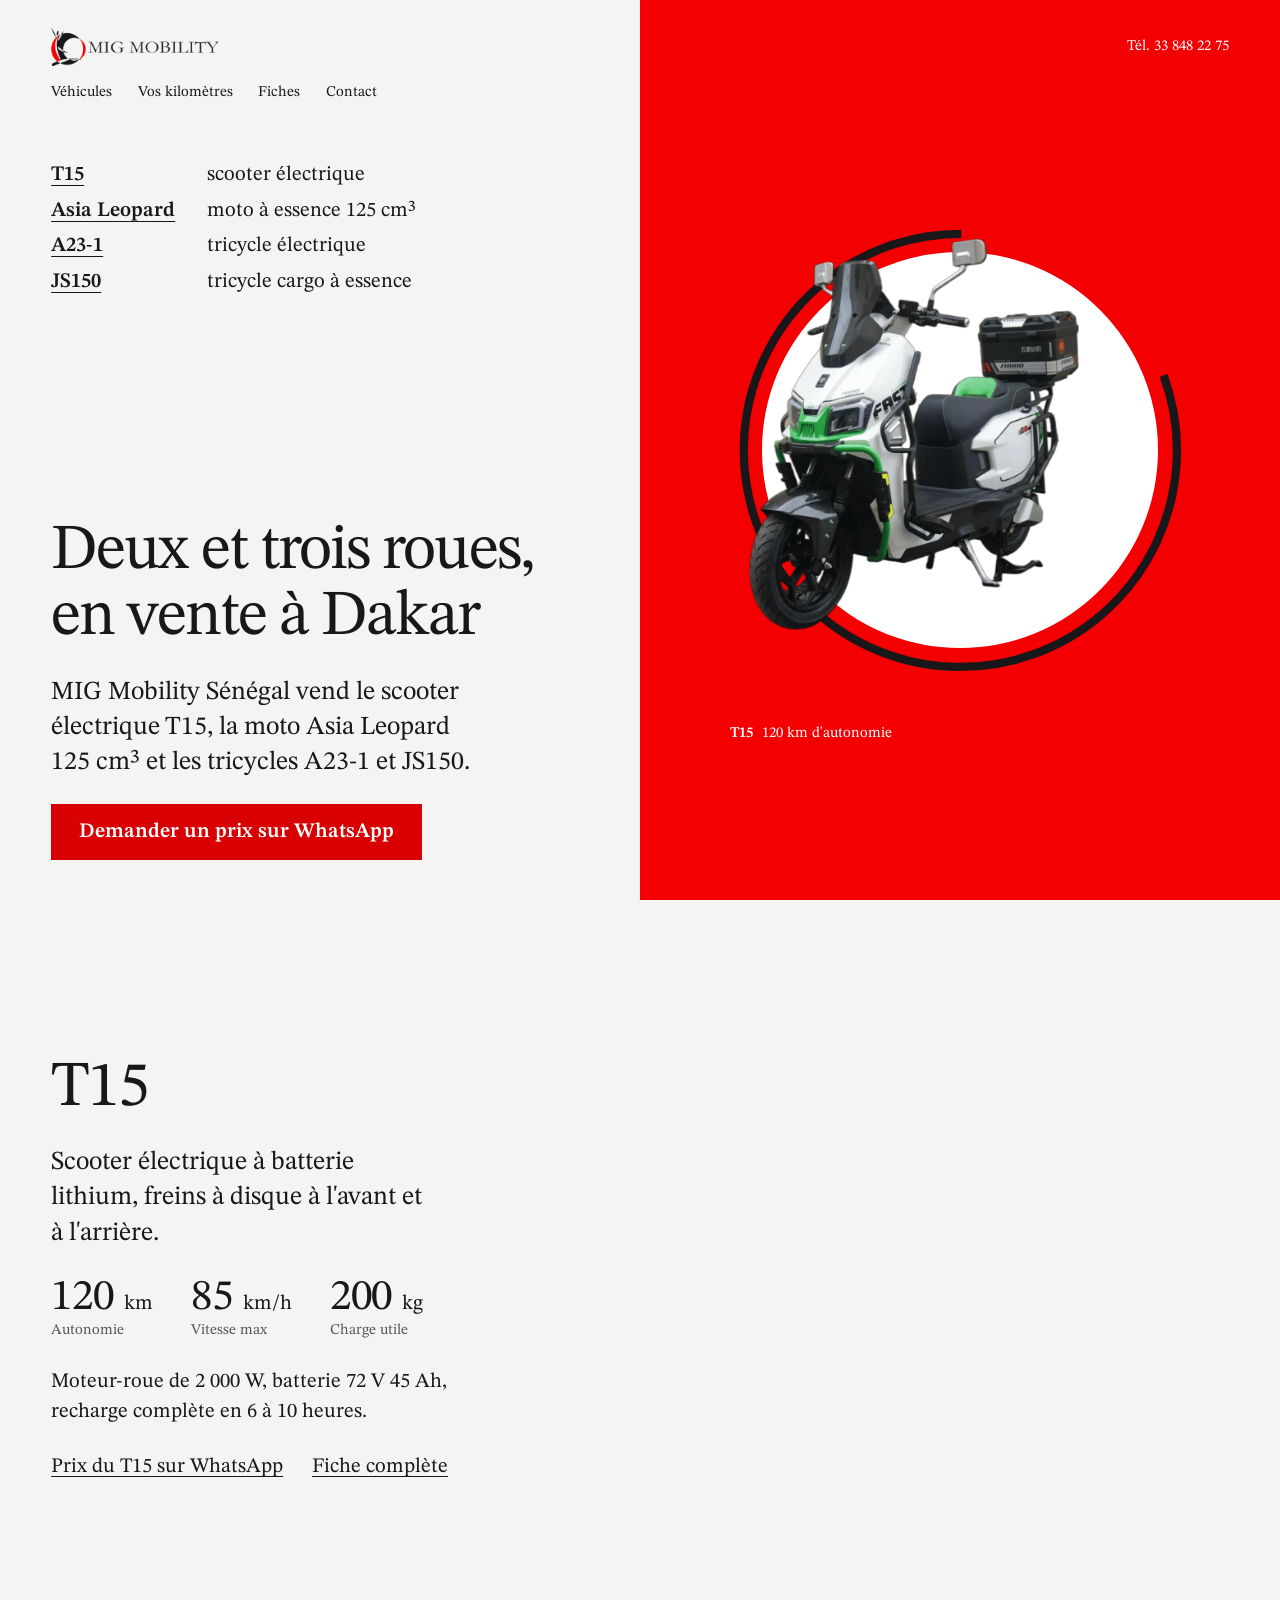
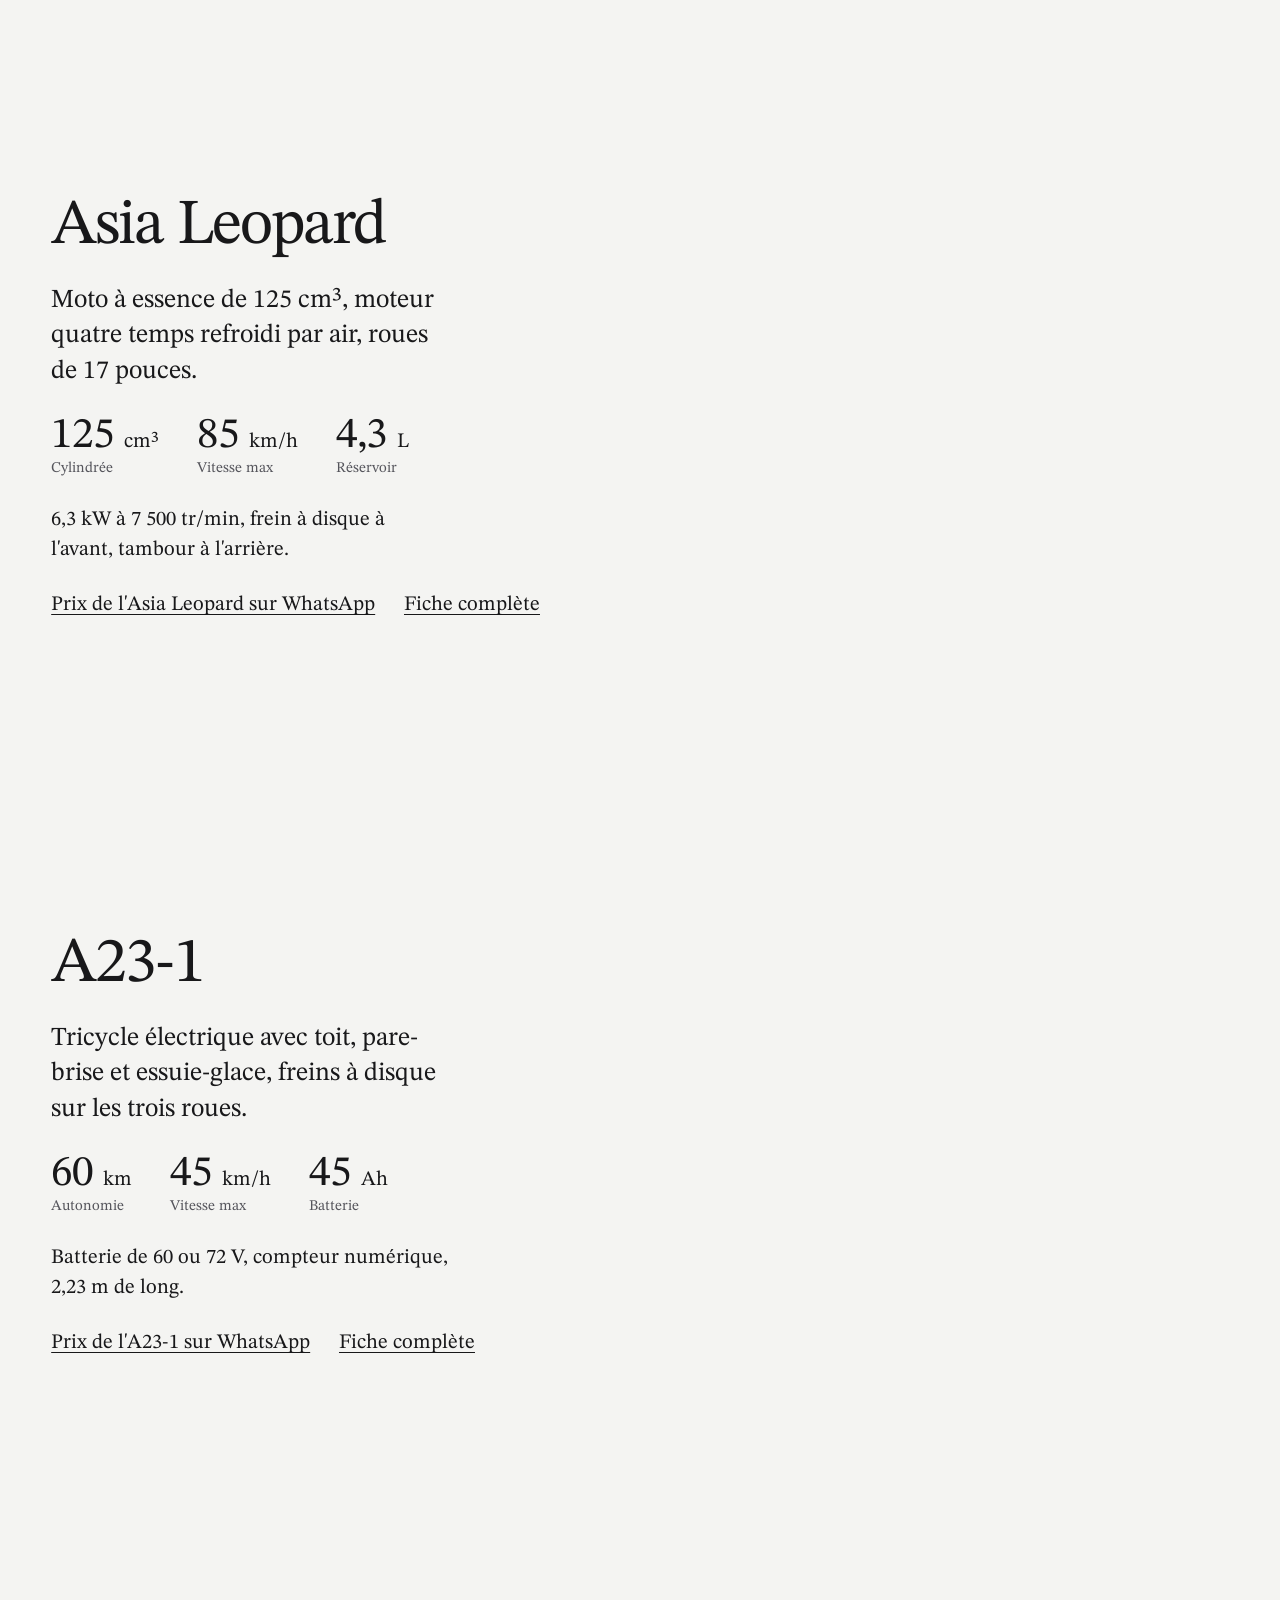
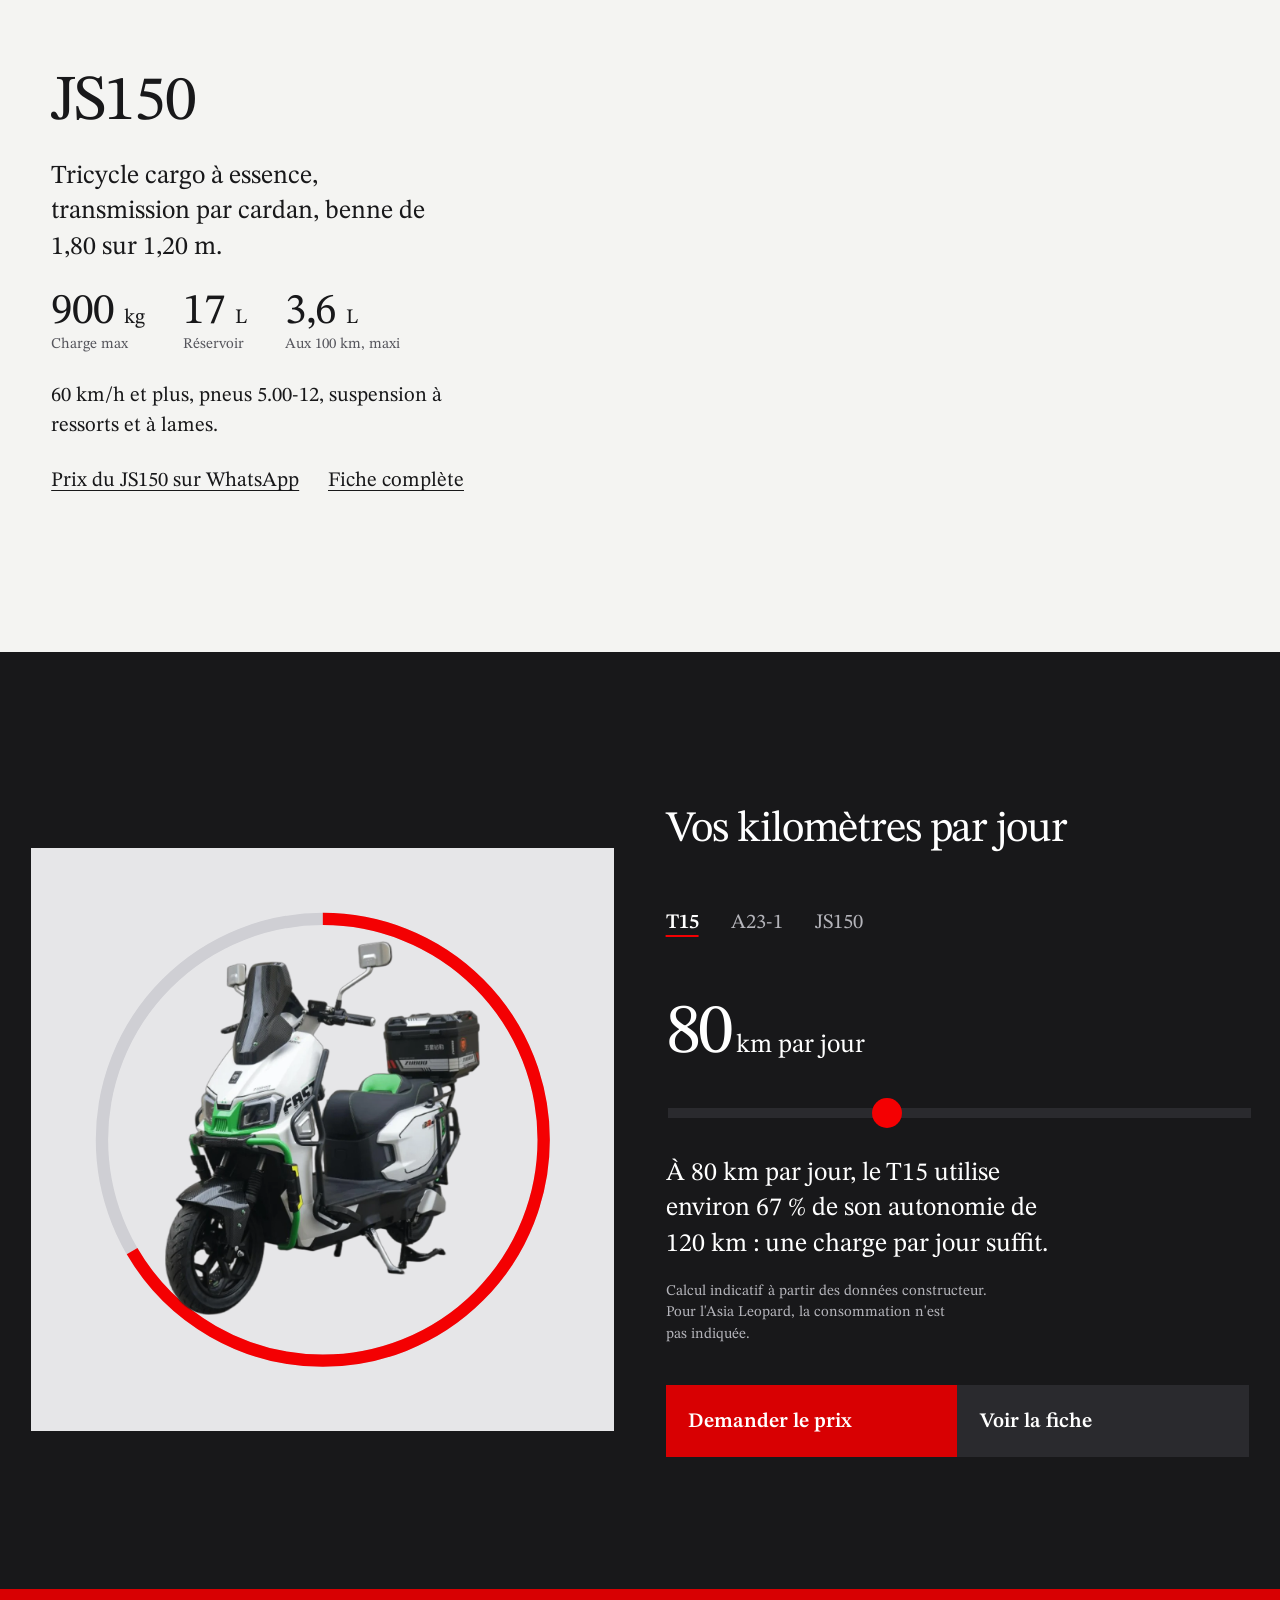
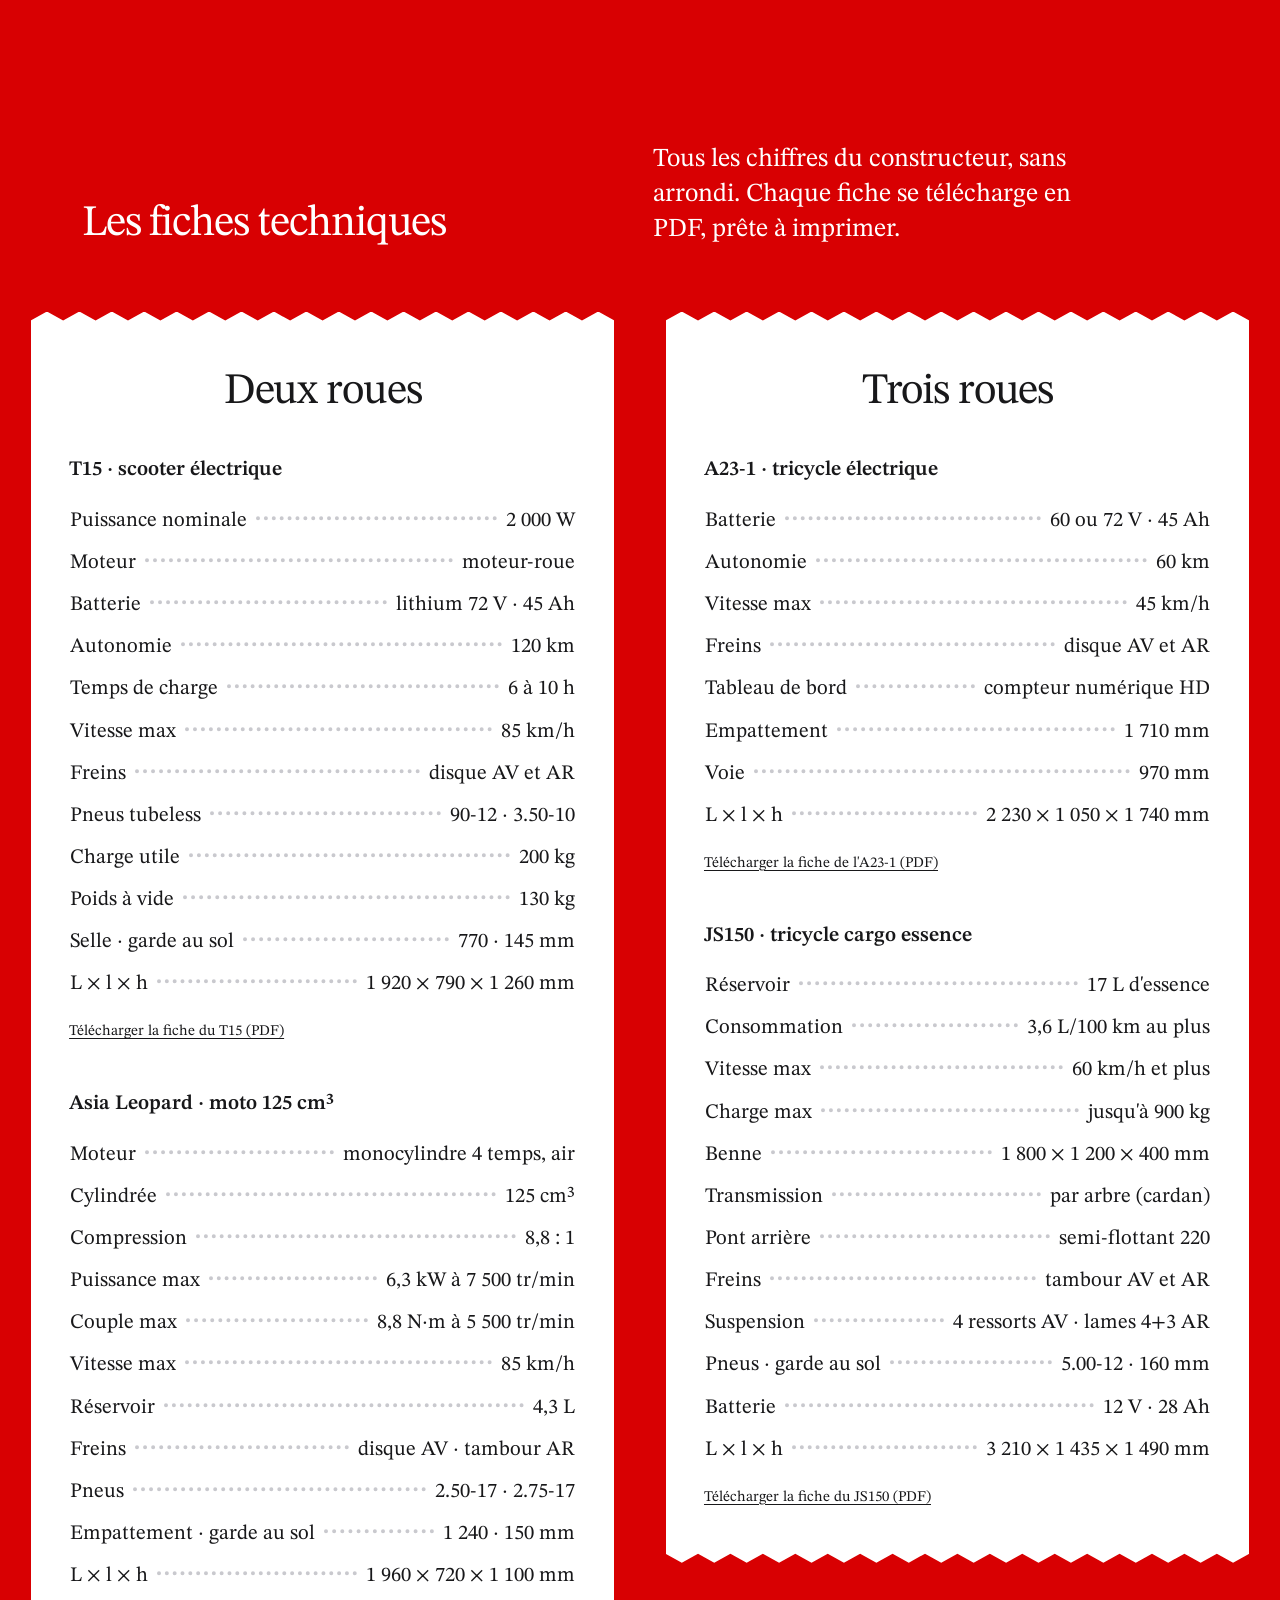
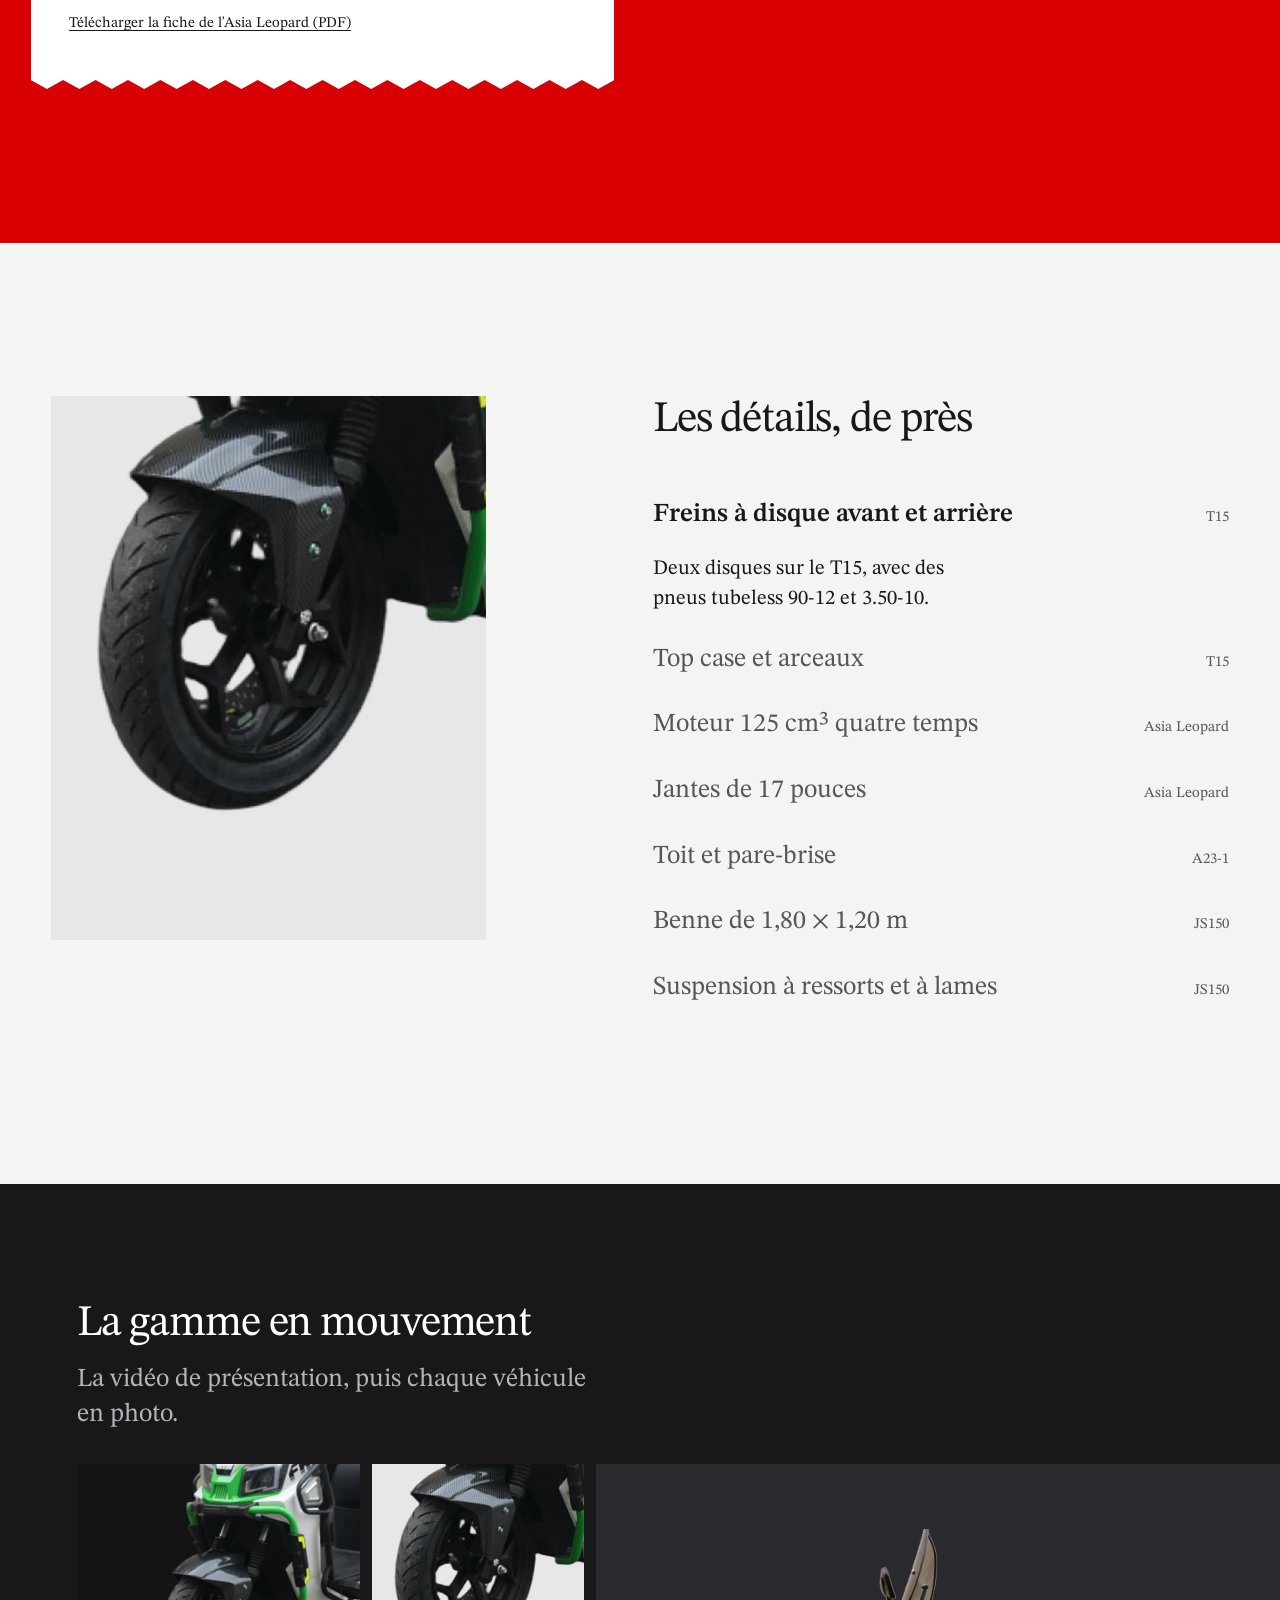
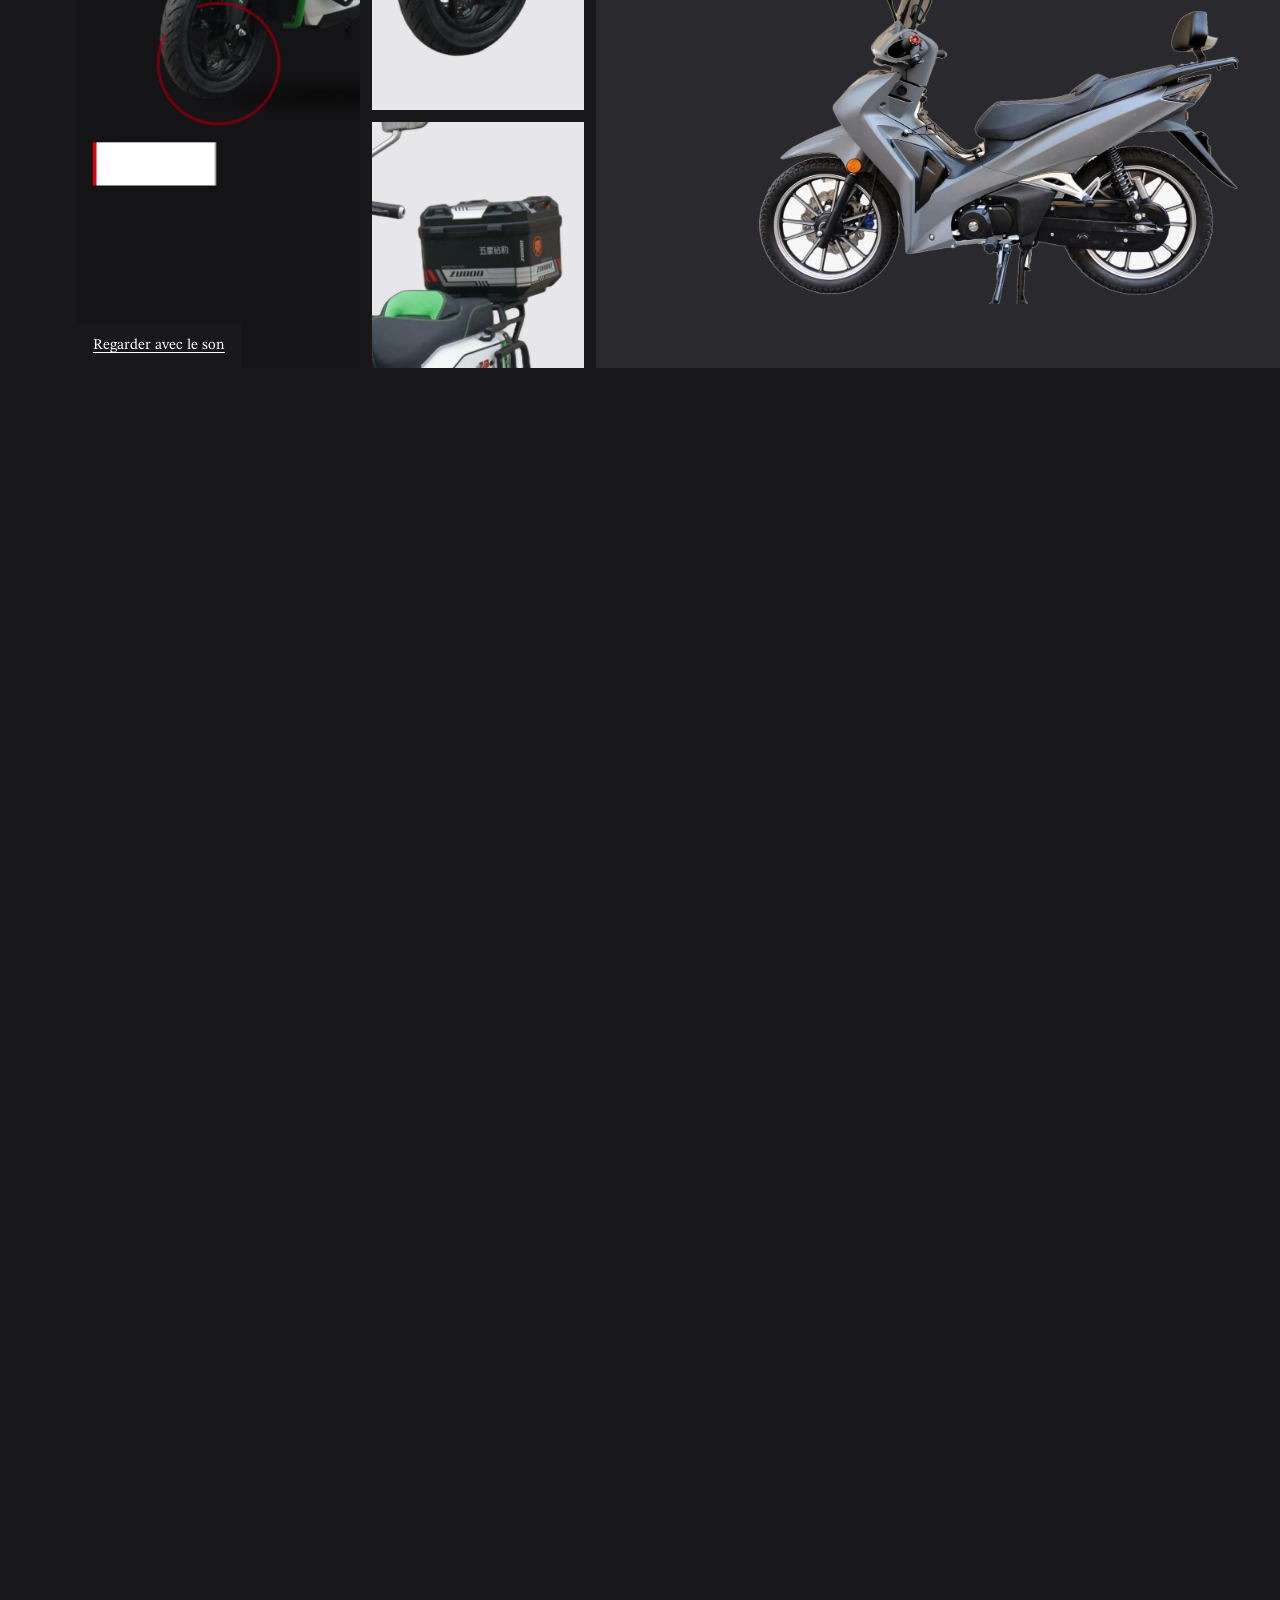
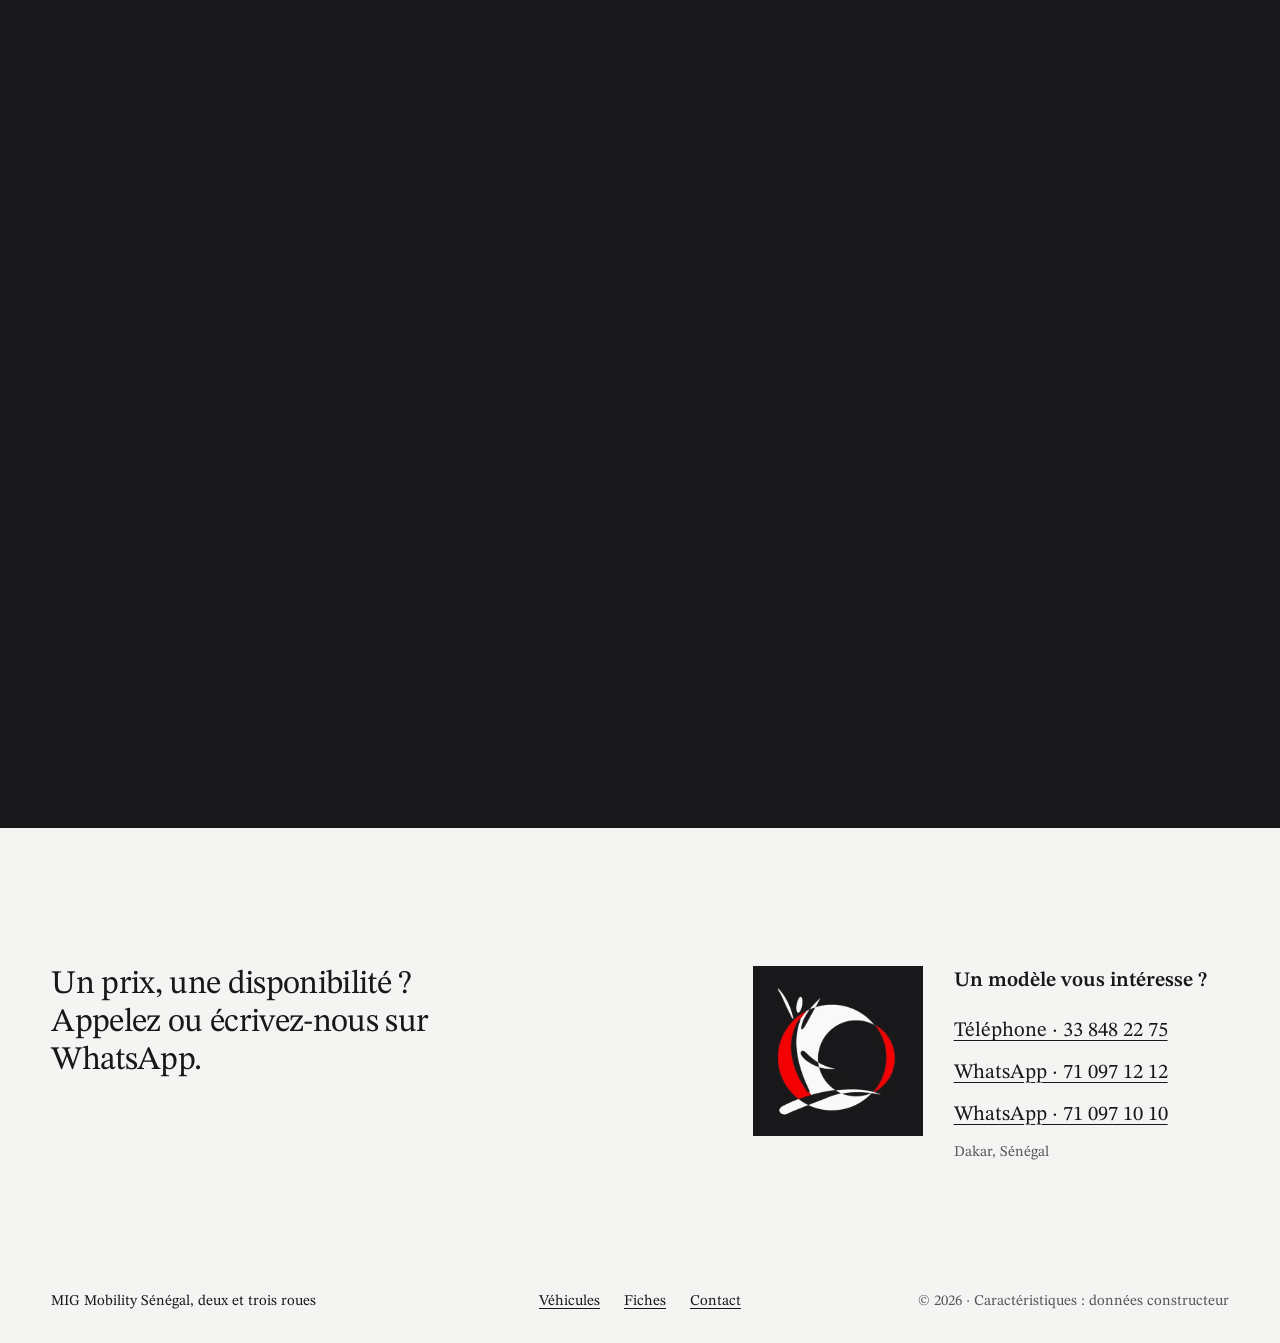
==== index.html @ 160fbb3f "Add files via upload" ====
<!doctype html>
<html lang="fr">
<head>
<meta charset="utf-8">
<meta name="viewport" content="width=device-width, initial-scale=1">
<title>MIG Mobility Sénégal · Deux et trois roues en vente à Dakar</title>
<meta name="description" content="MIG Mobility Sénégal vend à Dakar le scooter électrique T15, la moto Asia Leopard 125 cm³, le tricycle électrique A23-1 et le tricycle cargo JS150. Prix et disponibilité sur WhatsApp.">
<meta name="theme-color" content="#18181A">
<meta property="og:title" content="MIG Mobility Sénégal · Deux et trois roues à Dakar">
<meta property="og:description" content="T15, Asia Leopard, A23-1, JS150 : les fiches, les chiffres et le prix sur WhatsApp.">
<meta property="og:image" content="assets/video/poster.jpg">
<link rel="icon" href="assets/img/mig-mark.png">
<link rel="preconnect" href="https://fonts.googleapis.com">
<link rel="preconnect" href="https://fonts.gstatic.com" crossorigin>
<link href="https://fonts.googleapis.com/css2?family=STIX+Two+Text:ital,wght@0,400;0,600;1,400;1,600&display=swap" rel="stylesheet">
<link rel="stylesheet" href="styles.css">
<script>document.documentElement.classList.add('js')</script>
</head>
<body>
<a class="skip" href="#vehicules">Aller aux véhicules</a>

<header class="bar">
  <a class="bar__brand" href="#top" aria-label="MIG Mobility Sénégal, haut de page"><img src="assets/img/mig-logo.png" alt="MIG Mobility" width="900" height="201"></a>
  <nav class="bar__nav" aria-label="Navigation principale">
    <a class="link" href="#vehicules">Véhicules</a>
    <a class="link" href="#kilometres">Vos kilomètres</a>
    <a class="link" href="#fiches">Fiches</a>
    <a class="link" href="#contact">Contact</a>
  </nav>
  <a class="bar__call link" href="tel:+221338482275">Tél. 33 848 22 75</a>
</header>

<main id="top">
  <!-- ============ The showroom: a fixed stage, the catalogue scrolls beside it ============ -->
  <section class="showroom" id="vehicules" aria-label="Les quatre véhicules">
    <div class="showroom__read">
      <div class="intro">
        <ul class="intro__index" data-reveal aria-label="Les quatre modèles">
          <li><a class="link" href="#t15-title">T15</a><span>scooter électrique</span></li>
          <li><a class="link" href="#leopard-title">Asia Leopard</a><span>moto à essence 125&nbsp;cm³</span></li>
          <li><a class="link" href="#a23-title">A23-1</a><span>tricycle électrique</span></li>
          <li><a class="link" href="#js150-title">JS150</a><span>tricycle cargo à essence</span></li>
        </ul>
        <h1 class="head" data-reveal style="--i:0">Deux et trois roues, en vente à Dakar</h1>
        <p class="lead intro__text" data-reveal style="--i:1">MIG Mobility Sénégal vend le scooter électrique T15, la moto Asia Leopard 125&nbsp;cm³ et les tricycles A23-1 et JS150.</p>
        <a class="button" data-reveal style="--i:2" data-wa="Bonjour MIG Mobility, je voudrais connaître vos prix." href="https://wa.me/221710971212?text=Bonjour%20MIG%20Mobility%2C%20je%20voudrais%20conna%C3%AEtre%20vos%20prix.">Demander un prix sur WhatsApp</a>
      </div>

      <article class="entry" data-vehicle="t15" aria-labelledby="t15-title">
        <figure class="entry__pic"><img src="assets/img/t15.webp" alt="Scooter électrique T15" width="804" height="955" loading="lazy"></figure>
        <h2 class="head" id="t15-title" data-reveal style="--i:0">T15</h2>
        <p class="entry__what" data-reveal style="--i:1">Scooter électrique à batterie lithium, freins à disque à l'avant et à l'arrière.</p>
        <dl class="facts" data-reveal style="--i:2">
          <div><dt>Autonomie</dt><dd><b class="display">120</b> km</dd></div>
          <div><dt>Vitesse max</dt><dd><b class="display">85</b> km/h</dd></div>
          <div><dt>Charge utile</dt><dd><b class="display">200</b> kg</dd></div>
        </dl>
        <p class="entry__more" data-reveal style="--i:3">Moteur-roue de 2&nbsp;000&nbsp;W, batterie 72&nbsp;V 45&nbsp;Ah, recharge complète en 6 à 10&nbsp;heures.</p>
        <p class="entry__links" data-reveal style="--i:4"><a class="link-plain" data-wa="Bonjour MIG Mobility, je voudrais le prix du T15." href="https://wa.me/221710971212?text=Bonjour%20MIG%20Mobility%2C%20je%20voudrais%20le%20prix%20du%20T15.">Prix du T15 sur WhatsApp</a><a class="link-plain" href="#fiche-t15">Fiche complète</a></p>
      </article>

      <article class="entry" data-vehicle="leopard" aria-labelledby="leopard-title">
        <figure class="entry__pic"><img src="assets/img/leopard.webp" alt="Moto Asia Leopard 125 cm³" width="1200" height="937" loading="lazy"></figure>
        <h2 class="head" id="leopard-title" data-reveal style="--i:0">Asia Leopard</h2>
        <p class="entry__what" data-reveal style="--i:1">Moto à essence de 125&nbsp;cm³, moteur quatre temps refroidi par air, roues de 17&nbsp;pouces.</p>
        <dl class="facts" data-reveal style="--i:2">
          <div><dt>Cylindrée</dt><dd><b class="display">125</b> cm³</dd></div>
          <div><dt>Vitesse max</dt><dd><b class="display">85</b> km/h</dd></div>
          <div><dt>Réservoir</dt><dd><b class="display">4,3</b> L</dd></div>
        </dl>
        <p class="entry__more" data-reveal style="--i:3">6,3&nbsp;kW à 7&nbsp;500&nbsp;tr/min, frein à disque à l'avant, tambour à l'arrière.</p>
        <p class="entry__links" data-reveal style="--i:4"><a class="link-plain" data-wa="Bonjour MIG Mobility, je voudrais le prix de l'Asia Leopard 125." href="https://wa.me/221710971212?text=Bonjour%20MIG%20Mobility%2C%20je%20voudrais%20le%20prix%20de%20l%27Asia%20Leopard%20125.">Prix de l'Asia Leopard sur WhatsApp</a><a class="link-plain" href="#fiche-leopard">Fiche complète</a></p>
      </article>

      <article class="entry" data-vehicle="a23" aria-labelledby="a23-title">
        <figure class="entry__pic"><img src="assets/img/a23.webp" alt="Tricycle électrique A23-1" width="1194" height="1134" loading="lazy"></figure>
        <h2 class="head" id="a23-title" data-reveal style="--i:0">A23-1</h2>
        <p class="entry__what" data-reveal style="--i:1">Tricycle électrique avec toit, pare-brise et essuie-glace, freins à disque sur les trois roues.</p>
        <dl class="facts" data-reveal style="--i:2">
          <div><dt>Autonomie</dt><dd><b class="display">60</b> km</dd></div>
          <div><dt>Vitesse max</dt><dd><b class="display">45</b> km/h</dd></div>
          <div><dt>Batterie</dt><dd><b class="display">45</b> Ah</dd></div>
        </dl>
        <p class="entry__more" data-reveal style="--i:3">Batterie de 60 ou 72&nbsp;V, compteur numérique, 2,23&nbsp;m de long.</p>
        <p class="entry__links" data-reveal style="--i:4"><a class="link-plain" data-wa="Bonjour MIG Mobility, je voudrais le prix du tricycle A23-1." href="https://wa.me/221710971212?text=Bonjour%20MIG%20Mobility%2C%20je%20voudrais%20le%20prix%20du%20tricycle%20A23-1.">Prix de l'A23-1 sur WhatsApp</a><a class="link-plain" href="#fiche-a23">Fiche complète</a></p>
      </article>

      <article class="entry" data-vehicle="js150" aria-labelledby="js150-title">
        <figure class="entry__pic"><img src="assets/img/js150.webp" alt="Tricycle cargo JS150" width="1200" height="1025" loading="lazy"></figure>
        <h2 class="head" id="js150-title" data-reveal style="--i:0">JS150</h2>
        <p class="entry__what" data-reveal style="--i:1">Tricycle cargo à essence, transmission par cardan, benne de 1,80 sur 1,20&nbsp;m.</p>
        <dl class="facts" data-reveal style="--i:2">
          <div><dt>Charge max</dt><dd><b class="display">900</b> kg</dd></div>
          <div><dt>Réservoir</dt><dd><b class="display">17</b> L</dd></div>
          <div><dt>Aux 100 km, maxi</dt><dd><b class="display">3,6</b> L</dd></div>
        </dl>
        <p class="entry__more" data-reveal style="--i:3">60&nbsp;km/h et plus, pneus 5.00-12, suspension à ressorts et à lames.</p>
        <p class="entry__links" data-reveal style="--i:4"><a class="link-plain" data-wa="Bonjour MIG Mobility, je voudrais le prix du tricycle cargo JS150." href="https://wa.me/221710971212?text=Bonjour%20MIG%20Mobility%2C%20je%20voudrais%20le%20prix%20du%20tricycle%20cargo%20JS150.">Prix du JS150 sur WhatsApp</a><a class="link-plain" href="#fiche-js150">Fiche complète</a></p>
      </article>
    </div>

    <div class="showroom__stage" data-active="t15" aria-hidden="true">
      <div class="plate">
        <svg class="plate__ring" viewBox="0 0 100 100"><circle cx="50" cy="50" r="47" /></svg>
        <div class="plate__disc"></div>
        <img class="plate__car is-on" data-car="t15" src="assets/img/t15.webp" alt="" width="804" height="955" fetchpriority="high">
        <img class="plate__car" data-car="leopard" src="assets/img/leopard.webp" alt="" width="1200" height="937">
        <img class="plate__car" data-car="a23" src="assets/img/a23.webp" alt="" width="1194" height="1134">
        <img class="plate__car" data-car="js150" src="assets/img/js150.webp" alt="" width="1200" height="1025">
      </div>
      <p class="stage__caption small"><b data-cap-name>T15</b> <span data-cap-fact>120 km d'autonomie</span></p>
    </div>
  </section>

  <!-- ============ The live thing: your day in kilometres, read on the MIG ring ============ -->
  <section class="km" id="kilometres" aria-labelledby="km-title">
    <h2 class="head km__title" id="km-title" data-reveal>Vos kilomètres par jour</h2>
    <div class="km__plate" data-reveal>
      <svg class="km__ring" viewBox="0 0 100 100" aria-hidden="true">
        <circle class="km__track" cx="50" cy="50" r="43" />
        <circle class="km__fill" cx="50" cy="50" r="43" pathLength="100" />
      </svg>
      <img class="km__car is-on" data-kcar="t15" src="assets/img/t15.webp" alt="Scooter électrique T15" width="804" height="955" loading="lazy">
      <img class="km__car" data-kcar="a23" src="assets/img/a23.webp" alt="Tricycle électrique A23-1" width="1194" height="1134" loading="lazy">
      <img class="km__car" data-kcar="js150" src="assets/img/js150.webp" alt="Tricycle cargo JS150" width="1200" height="1025" loading="lazy">
    </div>
    <div class="km__side">
      <div class="km__tabs" role="tablist" aria-label="Choisir un véhicule">
        <button role="tab" aria-selected="true" data-k="t15">T15</button>
        <button role="tab" aria-selected="false" data-k="a23">A23-1</button>
        <button role="tab" aria-selected="false" data-k="js150">JS150</button>
      </div>
      <div class="km__body">
        <label class="sr-only" for="km-range">Distance parcourue chaque jour, en kilomètres</label>
        <div class="km__read"><output class="display nums" id="km-out" for="km-range">80</output><span class="lead"> km par jour</span></div>
        <input class="km__range" id="km-range" type="range" min="10" max="200" step="5" value="80">
        <p class="km__result lead" id="km-result" aria-live="polite">À 80&nbsp;km par jour, le T15 utilise environ 67&nbsp;% de son autonomie de 120&nbsp;km : une charge par jour suffit.</p>
        <noscript>
          <table class="km__table">
            <caption>Repères calculés avec les données constructeur</caption>
            <tr><th scope="col">Par jour</th><th scope="col">T15 (120 km)</th><th scope="col">A23-1 (60 km)</th><th scope="col">JS150 (3,6 L/100 km)</th></tr>
            <tr><td>50 km</td><td>42 % de l'autonomie</td><td>83 % de l'autonomie</td><td>1,8 L au plus</td></tr>
            <tr><td>100 km</td><td>83 % de l'autonomie</td><td>une recharge en journée</td><td>3,6 L au plus</td></tr>
            <tr><td>150 km</td><td>une recharge en journée</td><td>deux recharges en journée</td><td>5,4 L au plus</td></tr>
          </table>
        </noscript>
        <p class="small km__note">Calcul indicatif à partir des données constructeur. Pour l'Asia Leopard, la consommation n'est pas indiquée.</p>
      </div>
      <div class="km__cells">
        <a class="cell cell--action" id="km-wa" data-wa="Bonjour MIG Mobility, je voudrais le prix du T15. Je roule environ 80 km par jour." href="https://wa.me/221710971212?text=Bonjour%20MIG%20Mobility%2C%20je%20voudrais%20le%20prix%20du%20T15.%20Je%20roule%20environ%2080%20km%20par%20jour.">Demander le prix</a>
        <a class="cell" id="km-sheet" href="#fiche-t15">Voir la fiche</a>
      </div>
    </div>
  </section>

  <!-- ============ The sheets: the full spec, printed like a price list ============ -->
  <section class="sheets" id="fiches" aria-labelledby="fiches-title">
    <div class="sheets__head">
      <h2 class="head" id="fiches-title" data-reveal>Les fiches techniques</h2>
      <p class="lead" data-reveal style="--i:1">Tous les chiffres du constructeur, sans arrondi. Chaque fiche se télécharge en PDF, prête à imprimer.</p>
    </div>
    <div class="sheets__row">
      <div class="sheet" data-reveal>
        <h3 class="sheet__title">Deux roues</h3>
        <section class="sheet__group" id="fiche-t15" aria-labelledby="ft15">
          <h4 class="sheet__name" id="ft15">T15 · scooter électrique</h4>
          <table class="menu">
            <tr><th scope="row">Puissance nominale</th><td>2&nbsp;000 W</td></tr>
            <tr><th scope="row">Moteur</th><td>moteur-roue</td></tr>
            <tr><th scope="row">Batterie</th><td>lithium 72 V · 45 Ah</td></tr>
            <tr><th scope="row">Autonomie</th><td>120 km</td></tr>
            <tr><th scope="row">Temps de charge</th><td>6 à 10 h</td></tr>
            <tr><th scope="row">Vitesse max</th><td>85 km/h</td></tr>
            <tr><th scope="row">Freins</th><td>disque AV et AR</td></tr>
            <tr><th scope="row">Pneus tubeless</th><td>90-12 · 3.50-10</td></tr>
            <tr><th scope="row">Charge utile</th><td>200 kg</td></tr>
            <tr><th scope="row">Poids à vide</th><td>130 kg</td></tr>
            <tr><th scope="row">Selle · garde au sol</th><td>770 · 145 mm</td></tr>
            <tr><th scope="row">L × l × h</th><td>1&nbsp;920 × 790 × 1&nbsp;260 mm</td></tr>
          </table>
          <a class="link-plain sheet__pdf" href="assets/fiches/t15-fiche-technique-mig.pdf" download>Télécharger la fiche du T15 (PDF)</a>
        </section>
        <section class="sheet__group" id="fiche-leopard" aria-labelledby="fleo">
          <h4 class="sheet__name" id="fleo">Asia Leopard · moto 125 cm³</h4>
          <table class="menu">
            <tr><th scope="row">Moteur</th><td>monocylindre 4 temps, air</td></tr>
            <tr><th scope="row">Cylindrée</th><td>125 cm³</td></tr>
            <tr><th scope="row">Compression</th><td>8,8 : 1</td></tr>
            <tr><th scope="row">Puissance max</th><td>6,3 kW à 7&nbsp;500 tr/min</td></tr>
            <tr><th scope="row">Couple max</th><td>8,8 N·m à 5&nbsp;500 tr/min</td></tr>
            <tr><th scope="row">Vitesse max</th><td>85 km/h</td></tr>
            <tr><th scope="row">Réservoir</th><td>4,3 L</td></tr>
            <tr><th scope="row">Freins</th><td>disque AV · tambour AR</td></tr>
            <tr><th scope="row">Pneus</th><td>2.50-17 · 2.75-17</td></tr>
            <tr><th scope="row">Empattement · garde au sol</th><td>1&nbsp;240 · 150 mm</td></tr>
            <tr><th scope="row">L × l × h</th><td>1&nbsp;960 × 720 × 1&nbsp;100 mm</td></tr>
          </table>
          <a class="link-plain sheet__pdf" href="assets/fiches/leopard-fiche-technique-mig.pdf" download>Télécharger la fiche de l'Asia Leopard (PDF)</a>
        </section>
      </div>

      <div class="sheet" data-reveal style="--i:1">
        <h3 class="sheet__title">Trois roues</h3>
        <section class="sheet__group" id="fiche-a23" aria-labelledby="fa23">
          <h4 class="sheet__name" id="fa23">A23-1 · tricycle électrique</h4>
          <table class="menu">
            <tr><th scope="row">Batterie</th><td>60 ou 72 V · 45 Ah</td></tr>
            <tr><th scope="row">Autonomie</th><td>60 km</td></tr>
            <tr><th scope="row">Vitesse max</th><td>45 km/h</td></tr>
            <tr><th scope="row">Freins</th><td>disque AV et AR</td></tr>
            <tr><th scope="row">Tableau de bord</th><td>compteur numérique HD</td></tr>
            <tr><th scope="row">Empattement</th><td>1&nbsp;710 mm</td></tr>
            <tr><th scope="row">Voie</th><td>970 mm</td></tr>
            <tr><th scope="row">L × l × h</th><td>2&nbsp;230 × 1&nbsp;050 × 1&nbsp;740 mm</td></tr>
          </table>
          <a class="link-plain sheet__pdf" href="assets/fiches/a23-fiche-technique-mig.pdf" download>Télécharger la fiche de l'A23-1 (PDF)</a>
        </section>
        <section class="sheet__group" id="fiche-js150" aria-labelledby="fjs">
          <h4 class="sheet__name" id="fjs">JS150 · tricycle cargo essence</h4>
          <table class="menu">
            <tr><th scope="row">Réservoir</th><td>17 L d'essence</td></tr>
            <tr><th scope="row">Consommation</th><td>3,6 L/100 km au plus</td></tr>
            <tr><th scope="row">Vitesse max</th><td>60 km/h et plus</td></tr>
            <tr><th scope="row">Charge max</th><td>jusqu'à 900 kg</td></tr>
            <tr><th scope="row">Benne</th><td>1&nbsp;800 × 1&nbsp;200 × 400 mm</td></tr>
            <tr><th scope="row">Transmission</th><td>par arbre (cardan)</td></tr>
            <tr><th scope="row">Pont arrière</th><td>semi-flottant 220</td></tr>
            <tr><th scope="row">Freins</th><td>tambour AV et AR</td></tr>
            <tr><th scope="row">Suspension</th><td>4 ressorts AV · lames 4+3 AR</td></tr>
            <tr><th scope="row">Pneus · garde au sol</th><td>5.00-12 · 160 mm</td></tr>
            <tr><th scope="row">Batterie</th><td>12 V · 28 Ah</td></tr>
            <tr><th scope="row">L × l × h</th><td>3&nbsp;210 × 1&nbsp;435 × 1&nbsp;490 mm</td></tr>
          </table>
          <a class="link-plain sheet__pdf" href="assets/fiches/js150-fiche-technique-mig.pdf" download>Télécharger la fiche du JS150 (PDF)</a>
        </section>
      </div>
    </div>
  </section>

  <!-- ============ The details: a list, the picture follows the row ============ -->
  <section class="details" id="details" aria-labelledby="details-title">
    <div class="details__pic" aria-hidden="true">
      <img class="is-on" data-pic="0" src="assets/img/detail-t15-frein.webp" alt="" width="800" height="1000" loading="lazy">
      <img data-pic="1" src="assets/img/detail-t15-topcase.webp" alt="" width="800" height="1000" loading="lazy">
      <img data-pic="2" src="assets/img/detail-leopard-moteur.webp" alt="" width="800" height="1000" loading="lazy">
      <img data-pic="3" src="assets/img/detail-leopard-roue.webp" alt="" width="800" height="1000" loading="lazy">
      <img data-pic="4" src="assets/img/detail-a23-parebrise.webp" alt="" width="800" height="1000" loading="lazy">
      <img data-pic="5" src="assets/img/detail-js150-benne.webp" alt="" width="800" height="1000" loading="lazy">
      <img data-pic="6" src="assets/img/detail-js150-ressorts.webp" alt="" width="800" height="1000" loading="lazy">
    </div>
    <div class="details__list">
      <h2 class="head" id="details-title" data-reveal>Les détails, de près</h2>
      <ul class="rows">
        <li class="rows__item is-on" data-row="0"><button class="rows__btn" aria-expanded="true" aria-controls="d0"><span>Freins à disque avant et arrière</span><span class="rows__who">T15</span></button><p class="rows__desc" id="d0">Deux disques sur le T15, avec des pneus tubeless 90-12 et 3.50-10.</p></li>
        <li class="rows__item" data-row="1"><button class="rows__btn" aria-expanded="false" aria-controls="d1"><span>Top case et arceaux</span><span class="rows__who">T15</span></button><p class="rows__desc" id="d1">Le T15 présenté ici porte un top case à l'arrière et des arceaux de protection autour de la carrosserie.</p></li>
        <li class="rows__item" data-row="2"><button class="rows__btn" aria-expanded="false" aria-controls="d2"><span>Moteur 125 cm³ quatre temps</span><span class="rows__who">Asia Leopard</span></button><p class="rows__desc" id="d2">Monocylindre refroidi par air : 6,3 kW à 7&nbsp;500 tr/min et 8,8 N·m à 5&nbsp;500 tr/min.</p></li>
        <li class="rows__item" data-row="3"><button class="rows__btn" aria-expanded="false" aria-controls="d3"><span>Jantes de 17 pouces</span><span class="rows__who">Asia Leopard</span></button><p class="rows__desc" id="d3">Pneus 2.50-17 à l'avant et 2.75-17 à l'arrière, frein à disque à l'avant, tambour à l'arrière.</p></li>
        <li class="rows__item" data-row="4"><button class="rows__btn" aria-expanded="false" aria-controls="d4"><span>Toit et pare-brise</span><span class="rows__who">A23-1</span></button><p class="rows__desc" id="d4">Un toit sur toute la longueur et un pare-brise avec essuie-glace, pour rouler au soleil comme sous la pluie.</p></li>
        <li class="rows__item" data-row="5"><button class="rows__btn" aria-expanded="false" aria-controls="d5"><span>Benne de 1,80 × 1,20 m</span><span class="rows__who">JS150</span></button><p class="rows__desc" id="d5">Une benne de 1&nbsp;800 × 1&nbsp;200 × 400 mm, pour une charge allant jusqu'à 900 kg.</p></li>
        <li class="rows__item" data-row="6"><button class="rows__btn" aria-expanded="false" aria-controls="d6"><span>Suspension à ressorts et à lames</span><span class="rows__who">JS150</span></button><p class="rows__desc" id="d6">Quatre ressorts et amortisseurs à l'avant, lames 4+3 à l'arrière et pont arrière semi-flottant renforcé.</p></li>
      </ul>
    </div>
  </section>

  <!-- ============ The range, moving ============ -->
  <section class="reel" id="video" aria-labelledby="reel-title">
   <div class="reel__stage">
    <div class="reel__head">
      <h2 class="head" id="reel-title" data-reveal>La gamme en mouvement</h2>
      <p class="lead reel__count" data-reveal style="--i:1">La vidéo de présentation, puis chaque véhicule en photo.</p>
    </div>
    <div class="reel__row" tabindex="0" aria-label="Vidéo et photos de la gamme, défilement horizontal">
      <figure class="mod mod--tall mod--video">
        <video src="assets/video/mig-gamme-720.mp4" poster="assets/video/poster.jpg" muted loop playsinline autoplay preload="metadata" width="720" height="1280" aria-label="Vidéo de présentation des quatre véhicules MIG Mobility"></video>
        <figcaption><a class="link-plain" href="assets/video/mig-gamme-son.mp4">Regarder avec le son</a></figcaption>
      </figure>
      <div class="mod mod--pair">
        <img src="assets/img/detail-t15-frein.webp" alt="Roue avant et disque de frein du T15" width="800" height="1000" loading="lazy">
        <img src="assets/img/detail-t15-topcase.webp" alt="Top case du T15" width="800" height="1000" loading="lazy">
      </div>
      <figure class="mod mod--wide mod--field-black"><img src="assets/img/leopard.webp" alt="Moto Asia Leopard 125 cm³ grise, de profil" width="1200" height="937" loading="lazy"></figure>
      <div class="mod mod--pair">
        <img src="assets/img/detail-leopard-moteur.webp" alt="Moteur 125 cm³ de l'Asia Leopard" width="800" height="1000" loading="lazy">
        <img src="assets/img/detail-a23-parebrise.webp" alt="Pare-brise et essuie-glace de l'A23-1" width="800" height="1000" loading="lazy">
      </div>
      <figure class="mod mod--tall mod--field-red"><img src="assets/img/a23.webp" alt="Tricycle électrique A23-1 avec toit" width="1194" height="1134" loading="lazy"></figure>
      <figure class="mod mod--wide mod--field-grey"><img src="assets/img/js150.webp" alt="Tricycle cargo JS150 rouge avec benne" width="1200" height="1025" loading="lazy"></figure>
      <figure class="mod mod--tall mod--field-red"><img src="assets/img/t15.webp" alt="Scooter électrique T15 blanc et vert" width="804" height="955" loading="lazy"></figure>
    </div>
   </div>
  </section>

  <!-- ============ Contact ============ -->
  <section class="contact" id="contact" aria-labelledby="contact-title">
    <p class="contact__say">Un prix, une disponibilité&nbsp;? Appelez ou écrivez-nous sur WhatsApp.</p>
    <img class="contact__pic" src="assets/img/mig-mark-square.webp" alt="Symbole de MIG Mobility" width="480" height="480" loading="lazy">
    <div class="contact__links">
      <h2 class="contact__q" id="contact-title">Un modèle vous intéresse ?</h2>
      <a class="link-plain" href="tel:+221338482275">Téléphone · 33 848 22 75</a>
      <a class="link-plain" data-wa="Bonjour MIG Mobility, je voudrais des informations sur vos véhicules." href="https://wa.me/221710971212?text=Bonjour%20MIG%20Mobility%2C%20je%20voudrais%20des%20informations%20sur%20vos%20v%C3%A9hicules.">WhatsApp · 71 097 12 12</a>
      <a class="link-plain" data-wa="Bonjour MIG Mobility, je voudrais des informations sur vos véhicules." href="https://wa.me/221710971010?text=Bonjour%20MIG%20Mobility%2C%20je%20voudrais%20des%20informations%20sur%20vos%20v%C3%A9hicules." data-wa-num="221710971010">WhatsApp · 71 097 10 10</a>
      <p class="small muted">Dakar, Sénégal</p>
    </div>
  </section>
</main>

<footer class="foot">
  <p class="small">MIG Mobility Sénégal, deux et trois roues</p>
  <nav class="foot__links small" aria-label="Pied de page">
    <a class="link-plain" href="#vehicules">Véhicules</a>
    <a class="link-plain" href="#fiches">Fiches</a>
    <a class="link-plain" href="#contact">Contact</a>
  </nav>
  <p class="small muted foot__right">© 2026 · Caractéristiques : données constructeur</p>
</footer>

<script src="app.js" defer></script>
</body>
</html>
---- styles.css ----
/* MIG Mobility Sénégal · one page
   Direction: the split stage. The MIG ring is the showroom plate on the right; the catalogue scrolls on the left. */

:root {
  --paper: #F4F4F2;
  --ink: #18181A;
  --muted: #55555C;
  --accent: #D80002;          /* the action: MIG red, deepened for white text */
  --accent-ink: #FFFFFF;
  --red: #F40002;             /* MIG red, for whole fields */
  --black: #18181A;
  --black-2: #2A2A2E;         /* one tone off the black field */
  --grey: #E6E6E8;            /* the studio plate */
  --on-dark: #FFFFFF;
  --on-dark-muted: #B4B4BA;

  --font: "STIX Two Text", "Times New Roman", serif;
  --step-small: clamp(0.875rem, 0.85rem + 0.1vw, 0.9375rem);
  --step-body: clamp(1.125rem, 1.05rem + 0.3vw, 1.3125rem);
  --step-lead: clamp(1.25rem, 1.1rem + 0.7vw, 1.625rem);
  --step-head: clamp(2rem, 1.2rem + 1.9vw, 3rem);
  --step-display: clamp(3rem, 1.6rem + 3.6vw, 5.5rem);
  --step-hero: clamp(2.5rem, 5vw, 4.75rem);

  --margin: clamp(1rem, 2.4vw, 2.5rem);
  --pad: clamp(1.25rem, 4vw, 4.5rem);
  --gutter: clamp(1rem, 2vw, 2rem);
  --section: clamp(7.5rem, 12vw, 13rem);
  --radius: 0px;
  --plate: min(36vw, 70svh);

  --ease-out: cubic-bezier(0.22, 1, 0.36, 1);
  --ease-in-out: cubic-bezier(0.76, 0, 0.24, 1);
  --t-press: 140ms;
  --t-hover: 180ms;
  --t-ui: 260ms;
  --t-reveal: 800ms;
}

/* ---------- reset ---------- */
*, *::before, *::after { box-sizing: border-box; }
html { -webkit-text-size-adjust: 100%; text-size-adjust: 100%; }
body { margin: 0; background: var(--paper); color: var(--ink); font-family: var(--font); font-size: var(--step-body); line-height: 1.45; -webkit-font-smoothing: antialiased; text-rendering: optimizeLegibility; font-kerning: normal; }
h1, h2, h3, h4, p, figure, ul, dl, dd { margin: 0; }
ul { padding: 0; list-style: none; }
img, video, svg { display: block; max-width: 100%; }
img, video { height: auto; }
button, input { font: inherit; color: inherit; }
button { background: none; border: 0; padding: 0; cursor: pointer; }
a { color: inherit; }
:target { scroll-margin-top: 2rem; }
::selection { background: var(--accent); color: var(--accent-ink); }
:focus-visible { outline: 2px solid var(--accent); outline-offset: 3px; }
.sr-only { position: absolute; width: 1px; height: 1px; overflow: hidden; clip-path: inset(50%); white-space: nowrap; }
.skip { position: absolute; left: var(--margin); top: -4rem; z-index: 20; background: var(--ink); color: var(--paper); padding: 0.6rem 1rem; }
.skip:focus { top: 1rem; }

/* ---------- type ---------- */
h1, h2, h3, h4 { font-weight: 400; text-wrap: balance; }
.head { font-size: var(--step-head); line-height: 1.1; letter-spacing: -0.026em; }
.display { font-size: var(--step-display); line-height: 1; letter-spacing: -0.03em; font-weight: 400; }
.lead { font-size: var(--step-lead); line-height: 1.35; }
.small { font-size: var(--step-small); line-height: 1.45; }
.muted { color: var(--muted); }
.nums { font-variant-numeric: tabular-nums lining-nums; }
p { text-wrap: pretty; }

/* ---------- controls ---------- */
.button { display: inline-flex; align-items: center; justify-content: center; min-height: 3.5rem; padding: 0 1.75rem; background: var(--accent); color: var(--accent-ink); border-radius: var(--radius); font-weight: 600; text-decoration: none; transition: transform var(--t-press) var(--ease-out), background-color var(--t-hover) ease; }
.button:active { transform: scale(0.97); }
.link { text-decoration: underline; text-decoration-color: transparent; text-underline-offset: 0.22em; text-decoration-thickness: 0.07em; transition: text-decoration-color var(--t-hover) ease, color var(--t-hover) ease; }
.link-plain { text-decoration: underline; text-underline-offset: 0.2em; text-decoration-thickness: 0.07em; transition: color var(--t-hover) ease, text-decoration-color var(--t-hover) ease; }
@media (hover: hover) and (pointer: fine) {
  .button:hover { background: var(--black); }
  .link:hover { text-decoration-color: currentColor; }
  .link-plain:hover { color: var(--accent); }
}

/* ---------- the bar ---------- */
.bar { position: absolute; z-index: 10; top: 0; left: 0; right: 0; display: grid; grid-template-columns: 1fr 1fr; align-items: center; padding: 1.75rem var(--pad); }
.bar__brand img { width: 168px; height: auto; }
.bar__brand { justify-self: start; display: inline-block; }
.bar__nav { display: flex; gap: 1.6rem; font-size: var(--step-small); grid-column: 1; grid-row: 2; margin-top: 1rem; }
.bar__nav a { text-decoration-color: transparent; }
.bar__call { grid-column: 2; grid-row: 1; justify-self: end; color: var(--on-dark); font-size: var(--step-small); }
.bar__call:focus-visible { outline-color: var(--on-dark); }

/* ---------- the showroom ---------- */
.showroom { display: grid; grid-template-columns: 1fr 1fr; align-items: start; }
.showroom__read { padding-inline: var(--pad); }
.intro { min-height: 100svh; display: flex; flex-direction: column; justify-content: flex-end; align-items: flex-start; gap: 1.5rem; padding: 10rem 0 2.5rem; }
.intro__index { margin-bottom: auto; display: grid; grid-template-columns: auto auto; gap: 0.35rem 2rem; }
.intro__index li { display: contents; }
.intro__index a { font-weight: 600; text-decoration-color: currentColor; }
@media (max-height: 799px) { .intro__index { display: none; } }
.intro h1 { font-size: var(--step-hero); line-height: 1.04; letter-spacing: -0.03em; }
.intro__text { max-width: 34ch; }
.entry { min-height: 82svh; display: flex; flex-direction: column; justify-content: center; gap: 1.6rem; padding-block: 9svh; }
.entry h2 { font-size: var(--step-hero); line-height: 1; letter-spacing: -0.03em; }
.facts .display { font-size: var(--step-head); }
.entry__what { font-size: var(--step-lead); line-height: 1.35; max-width: 30ch; }
.entry__more { max-width: 40ch; }
.entry__links { display: flex; flex-wrap: wrap; gap: 0.6rem 1.8rem; }
.entry__pic { display: none; }
.facts { display: grid; grid-template-columns: repeat(3, auto); justify-content: start; gap: 0 clamp(1.5rem, 3vw, 3rem); }
.facts > div { display: flex; flex-direction: column-reverse; }
.facts dt { font-size: var(--step-small); color: var(--muted); }
.facts dd { white-space: nowrap; }
.facts b { font-weight: 400; margin-right: 0.12em; }

.showroom__stage { --field: var(--red); --disc: #FFFFFF; --ring: var(--black); position: sticky; top: 0; height: 100svh; background: var(--field); transition: background-color 700ms var(--ease-in-out); display: grid; place-items: center; overflow: hidden; }
.showroom__stage[data-active="leopard"], .showroom__stage[data-active="js150"] { --field: var(--black); --disc: #EDEDEF; --ring: var(--red); }
.plate { position: relative; width: var(--plate); aspect-ratio: 1; }
.plate__disc { position: absolute; inset: 7%; border-radius: 50%; background: var(--disc); transition: background-color 700ms var(--ease-in-out); }
.plate__ring { position: absolute; inset: 0; width: 100%; height: 100%; transform: rotate(var(--turn, -20deg)); transition: transform 900ms var(--ease-out); }
.plate__ring circle { fill: none; stroke: var(--ring); stroke-width: 1.8; stroke-dasharray: 238 57; stroke-linecap: butt; transition: stroke 700ms var(--ease-in-out); }
.plate__car { position: absolute; left: -10%; right: -10%; top: 4%; bottom: 11%; width: 120%; height: 85%; object-fit: contain; object-position: center bottom; opacity: 0; transform: translateX(var(--from, 16%)); transition: opacity 500ms ease, transform 800ms var(--ease-out); }
.plate__car.is-on { opacity: 1; transform: none; }
.stage__caption { position: absolute; left: 50%; bottom: max(2.5rem, calc(50svh - var(--plate) / 2 - 4rem)); transform: translateX(calc(var(--plate) / -2)); color: var(--on-dark); display: flex; gap: 0.6rem; }
.stage__caption b { font-weight: 600; }

/* ---------- your kilometres ---------- */
.km { background: var(--black); color: var(--on-dark); display: grid; grid-template-columns: 1fr 1fr; grid-template-rows: auto 1fr; grid-template-areas: "plate head" "plate side"; gap: 2rem var(--pad); min-height: 88svh; padding: var(--section) var(--margin) calc(var(--section) * 0.75); align-items: center; }
.km__title { grid-area: head; align-self: end; }
.km__plate { grid-area: plate; position: relative; aspect-ratio: 1; width: 100%; max-width: 78svh; justify-self: center; background: var(--grey); }
.km__ring { position: absolute; inset: 6%; width: 88%; height: 88%; transform: rotate(-90deg); }
.km__track, .km__fill { fill: none; stroke-width: 2.4; }
.km__track { stroke: #CFCFD4; }
.km__fill { stroke: var(--red); stroke-dasharray: var(--fill, 67) 100; transition: stroke-dasharray 500ms var(--ease-out); }
.km__fill.is-over { stroke: var(--black); }
.km__car { position: absolute; left: 12%; right: 12%; top: 16%; bottom: 20%; width: 76%; height: 64%; object-fit: contain; object-position: center bottom; opacity: 0; transition: opacity 400ms ease, transform 600ms var(--ease-out); transform: scale(0.96); }
.km__car.is-on { opacity: 1; transform: none; }
.km__side { grid-area: side; display: flex; flex-direction: column; justify-content: space-between; gap: 2.5rem; align-self: stretch; padding-block: 1rem; max-width: 40rem; }
.km__tabs { display: flex; gap: 2rem; font-size: var(--step-body); }
.km__tabs button { color: var(--on-dark-muted); min-height: 2.75rem; transition: color var(--t-hover) ease; }
.km__tabs button[aria-selected="true"] { color: var(--on-dark); font-weight: 600; text-decoration: underline; text-underline-offset: 0.35em; text-decoration-thickness: 2px; text-decoration-color: var(--red); }
.km__tabs button:focus-visible, .km__range:focus-visible, .cell:focus-visible { outline-color: var(--on-dark); }
@media (hover: hover) and (pointer: fine) { .km__tabs button:hover { color: var(--on-dark); } }
.km__body { display: grid; gap: 1.2rem; }
.km__read { display: flex; align-items: baseline; gap: 0.3rem; margin-top: 0.8rem; }
.km__range { -webkit-appearance: none; appearance: none; width: 100%; height: 2.75rem; background: transparent; cursor: pointer; touch-action: pan-y; }
.km__range::-webkit-slider-runnable-track { height: 10px; background: var(--black-2); }
.km__range::-moz-range-track { height: 10px; background: var(--black-2); }
.km__range::-webkit-slider-thumb { -webkit-appearance: none; width: 30px; height: 30px; margin-top: -10px; border-radius: 50%; background: var(--red); border: 0; transition: transform var(--t-press) var(--ease-out); }
.km__range::-moz-range-thumb { width: 30px; height: 30px; border-radius: 50%; background: var(--red); border: 0; }
.km__range:active::-webkit-slider-thumb { transform: scale(1.15); }
.km__result { max-width: 32ch; }
.km__note { color: var(--on-dark-muted); max-width: 46ch; }
.km__table { border-collapse: collapse; font-size: var(--step-small); }
.km__table th, .km__table td { padding: 0.4rem 0.8rem 0.4rem 0; text-align: left; border-bottom: 1px solid var(--black-2); }
.km__cells { display: grid; grid-template-columns: 1fr 1fr; }
.cell { display: flex; align-items: center; padding: 0 1.4rem; min-height: 4.5rem; background: var(--black-2); color: var(--on-dark); text-decoration: none; font-weight: 600; transition: background-color var(--t-hover) ease, transform var(--t-press) var(--ease-out); }
.cell--action { background: var(--accent); }
.cell:active { transform: scale(0.98); }
@media (hover: hover) and (pointer: fine) { .cell:hover { background: #3A3A40; } .cell--action:hover { background: var(--red); } }

/* ---------- the sheets ---------- */
.sheets { background: var(--accent); color: var(--on-dark); padding: var(--section) var(--margin); }
.sheets__head { display: grid; grid-template-columns: 1fr 1fr; gap: var(--gutter); align-items: end; margin-bottom: 4rem; padding-inline: var(--pad); }
.sheets__head .lead { max-width: 34ch; }
.sheets__row { display: grid; grid-template-columns: repeat(2, minmax(0, 37.5rem)); justify-content: center; gap: clamp(1.5rem, 4vw, 4rem); align-items: start; }
.sheet { background: #FFFFFF; color: var(--ink); padding: 3.5rem clamp(1.25rem, 3vw, 3rem) 3.25rem; clip-path: polygon(0.000% 9px, 2.778% 0px, 5.556% 9px, 8.333% 0px, 11.111% 9px, 13.889% 0px, 16.667% 9px, 19.444% 0px, 22.222% 9px, 25.000% 0px, 27.778% 9px, 30.556% 0px, 33.333% 9px, 36.111% 0px, 38.889% 9px, 41.667% 0px, 44.444% 9px, 47.222% 0px, 50.000% 9px, 52.778% 0px, 55.556% 9px, 58.333% 0px, 61.111% 9px, 63.889% 0px, 66.667% 9px, 69.444% 0px, 72.222% 9px, 75.000% 0px, 77.778% 9px, 80.556% 0px, 83.333% 9px, 86.111% 0px, 88.889% 9px, 91.667% 0px, 94.444% 9px, 97.222% 0px, 100.000% 9px, 100.000% calc(100% - 9px), 97.222% calc(100% - 0px), 94.444% calc(100% - 9px), 91.667% calc(100% - 0px), 88.889% calc(100% - 9px), 86.111% calc(100% - 0px), 83.333% calc(100% - 9px), 80.556% calc(100% - 0px), 77.778% calc(100% - 9px), 75.000% calc(100% - 0px), 72.222% calc(100% - 9px), 69.444% calc(100% - 0px), 66.667% calc(100% - 9px), 63.889% calc(100% - 0px), 61.111% calc(100% - 9px), 58.333% calc(100% - 0px), 55.556% calc(100% - 9px), 52.778% calc(100% - 0px), 50.000% calc(100% - 9px), 47.222% calc(100% - 0px), 44.444% calc(100% - 9px), 41.667% calc(100% - 0px), 38.889% calc(100% - 9px), 36.111% calc(100% - 0px), 33.333% calc(100% - 9px), 30.556% calc(100% - 0px), 27.778% calc(100% - 9px), 25.000% calc(100% - 0px), 22.222% calc(100% - 9px), 19.444% calc(100% - 0px), 16.667% calc(100% - 9px), 13.889% calc(100% - 0px), 11.111% calc(100% - 9px), 8.333% calc(100% - 0px), 5.556% calc(100% - 9px), 2.778% calc(100% - 0px), 0.000% calc(100% - 9px)); }
.sheet__title { font-size: var(--step-head); line-height: 1.1; letter-spacing: -0.026em; text-align: center; margin-bottom: 2.5rem; }
.sheet__group + .sheet__group { margin-top: 2.75rem; }
.sheet__name { font-size: var(--step-body); font-weight: 600; margin-bottom: 0.9rem; }
.menu { width: 100%; border-collapse: collapse; }
.menu tr { display: flex; align-items: baseline; gap: 0.5rem; padding-block: 0.32rem; }
.menu tr::after { content: ""; order: 2; flex: 1 1 1.5rem; min-width: 1.5rem; border-bottom: 4px dotted #C9C9CE; transform: translateY(-0.28em); }
.menu th { order: 1; font-weight: 400; text-align: left; white-space: nowrap; }
.menu td { order: 3; text-align: right; max-width: 62%; }
.sheet__pdf { display: inline-block; margin-top: 1rem; font-size: var(--step-small); }

/* ---------- the details ---------- */
.details { display: grid; grid-template-columns: repeat(12, minmax(0, 1fr)); column-gap: var(--gutter); padding: var(--section) var(--pad); align-items: start; }
.details__pic { grid-column: 1 / span 5; position: sticky; top: 12vh; aspect-ratio: 4 / 5; width: min(100%, 34vw); background: var(--grey); overflow: clip; }
.details__pic img { position: absolute; inset: 0; width: 100%; height: 100%; object-fit: cover; opacity: 0; transition: opacity 320ms ease, transform 900ms var(--ease-out); transform: scale(1.04); }
.details__pic img.is-on { opacity: 1; transform: none; }
.details__list { grid-column: 7 / span 6; }
.details__list h2 { margin-bottom: 3rem; }
.rows__item { padding-block: 0.25rem; }
.rows__btn { width: 100%; min-height: 3.6rem; display: flex; justify-content: space-between; align-items: baseline; gap: 1.5rem; text-align: left; font-size: var(--step-lead); color: var(--muted); transition: color var(--t-hover) ease; }
.rows__who { font-size: var(--step-small); color: var(--muted); white-space: nowrap; }
.rows__item.is-on .rows__btn { color: var(--ink); }
.rows__item.is-on .rows__btn > span:first-child { font-weight: 600; }
.rows__desc { max-width: 34ch; max-height: 0; overflow: hidden; transition: max-height 420ms var(--ease-out), margin 420ms var(--ease-out); }
.rows__item.is-on .rows__desc { max-height: 12rem; margin-bottom: 1.2rem; }
.no-js .rows__desc, html:not(.js) .rows__desc { max-height: none; }
@media (hover: hover) and (pointer: fine) { .rows__btn:hover { color: var(--ink); } }

/* ---------- the reel ---------- */
.reel { background: var(--black); color: var(--on-dark); padding: var(--section) 0 calc(var(--section) * 0.75); }
.reel__head { display: grid; gap: 0.9rem; padding-inline: 6vw var(--margin); margin-bottom: 2.5rem; }
.reel__count { color: var(--on-dark-muted); max-width: 40ch; }
.reel__row { display: flex; gap: 12px; height: 68svh; overflow-x: auto; scroll-snap-type: x proximity; padding-inline: 6vw; scrollbar-width: none; cursor: grab; overscroll-behavior-x: contain; }
.reel__row::-webkit-scrollbar { display: none; }
.reel__row.is-dragging { cursor: grabbing; scroll-snap-type: none; }
.reel__row:focus-visible { outline-color: var(--on-dark); outline-offset: -4px; }
.mod { flex: none; height: 100%; scroll-snap-align: start; position: relative; margin: 0; }
.mod img, .mod video { width: 100%; height: 100%; object-fit: cover; user-select: none; -webkit-user-drag: none; }
.mod--tall { aspect-ratio: 3 / 4; }
.mod--video { aspect-ratio: 9 / 16; background: var(--black-2); }
.mod--wide { aspect-ratio: 16 / 10; }
.mod--pair { display: grid; grid-template-rows: 1fr 1fr; gap: 12px; aspect-ratio: 0.42; }
.mod--pair img { min-height: 0; }
.mod--field-red { background: var(--red); }
.mod--field-black { background: var(--black-2); }
.mod--field-grey { background: var(--grey); }
.mod--field-red img, .mod--field-black img, .mod--field-grey img { object-fit: contain; padding: 8%; }
.reel.is-pinned { padding-block: 0; }
.reel.is-pinned .reel__stage { position: sticky; top: 0; height: 100svh; display: flex; flex-direction: column; justify-content: center; overflow: clip; }
.reel.is-pinned .reel__head { margin-bottom: 2rem; }
.reel.is-pinned .reel__row { height: 56svh; overflow: visible; scroll-snap-type: none; cursor: default; will-change: transform; }
.mod figcaption { position: absolute; left: 0; bottom: 0; background: var(--black); padding: 0.7rem 1rem; font-size: var(--step-small); }

/* ---------- contact ---------- */
.contact { display: grid; grid-template-columns: repeat(12, minmax(0, 1fr)); column-gap: var(--gutter); padding: calc(var(--section) * 0.9) var(--pad) 6rem; align-items: start; }
.contact__say { grid-column: 1 / span 6; font-size: clamp(1.5rem, 1.1rem + 1.2vw, 2.25rem); line-height: 1.15; letter-spacing: -0.02em; max-width: 26ch; }
.contact__pic { grid-column: 8 / span 2; width: 100%; max-width: 170px; aspect-ratio: 1; object-fit: cover; }
.contact__links { grid-column: 10 / span 3; display: flex; flex-direction: column; align-items: flex-start; gap: 0.75rem; }
.contact__q { font-size: var(--step-body); font-weight: 600; margin-bottom: 0.5rem; }

/* ---------- footer ---------- */
.foot { display: grid; grid-template-columns: 1fr auto 1fr; align-items: baseline; gap: 1rem; padding: 2rem var(--pad) 30px; }
.foot__links { display: flex; gap: 1.5rem; }
.foot__right { justify-self: end; text-align: right; }

/* ---------- entrances (content stays visible without script) ---------- */
@media (prefers-reduced-motion: no-preference) {
  .js [data-reveal] { opacity: 0; transform: translateY(22px); transition: opacity 700ms var(--ease-out), transform 900ms var(--ease-out); transition-delay: calc(var(--i, 0) * 80ms); }
  .js [data-reveal].is-in { opacity: 1; transform: none; }
}
@media (prefers-reduced-motion: reduce) {
  .plate__car, .km__car, .details__pic img { transition: opacity 300ms ease; transform: none !important; }
  .plate__ring { transition: none; }
}

/* ---------- tablet and phone ---------- */
@media (max-width: 900px) {
  .bar { position: static; grid-template-columns: 1fr auto; padding: 1rem var(--margin); background: var(--paper); }
  .bar__brand img { width: 132px; }
  .bar__nav { grid-column: 1 / -1; grid-row: 2; gap: 1.2rem; flex-wrap: wrap; }
  .bar__call { color: var(--ink); grid-column: 2; }
  .bar__call:focus-visible { outline-color: var(--accent); }
  .showroom { display: flex; flex-direction: column; }
  .showroom__stage { order: -1; position: relative; height: 46svh; width: 100%; }
  .showroom { --plate: min(62vw, 38svh); }
  .stage__caption { left: var(--margin); top: 0.9rem; bottom: auto; transform: none; }
  .showroom__read { padding-inline: var(--margin); }
  .intro { min-height: auto; padding-block: 2.5rem 3rem; }
  .intro__index { display: none; }
  .intro h1 { font-size: clamp(2.5rem, 7vw, 3.5rem); }
  .intro .button { width: 100%; }
  .entry { min-height: auto; padding-block: 3rem; gap: 1.2rem; }
  .entry__pic { --field: var(--red); --disc: #FFFFFF; display: grid; place-items: center; position: relative; height: min(75vw, 44svh); margin: 0 calc(var(--margin) * -1) 0.4rem; background: var(--field); overflow: clip; }
  .entry[data-vehicle="leopard"] .entry__pic, .entry[data-vehicle="js150"] .entry__pic { --field: var(--black); --disc: #EDEDEF; }
  .entry__pic::before { content: ""; position: absolute; height: 84%; aspect-ratio: 1; border-radius: 50%; background: var(--disc); }
  .entry__pic img { position: relative; width: min(84%, 30rem); height: 82%; object-fit: contain; object-position: center bottom; }
  .facts { grid-template-columns: repeat(3, auto); gap: 0 1.2rem; }
  .facts .display { font-size: clamp(2.25rem, 9vw, 3rem); }
  .km { grid-template-columns: 1fr; grid-template-rows: auto; grid-template-areas: "head" "plate" "side"; padding: 5rem var(--margin) 4rem; gap: 2rem; }
  .km__plate { max-width: none; }
  .km__cells { grid-template-columns: 1fr; gap: 8px; }
  .cell { min-height: 3.75rem; }
  .sheets { padding: 5rem 12px; }
  .sheets__head { grid-template-columns: 1fr; padding-inline: calc(var(--margin) - 12px); margin-bottom: 2.5rem; }
  .sheets__row { grid-template-columns: minmax(0, 1fr); gap: 2rem; }
  .sheet { padding: 2.75rem 20px 2.5rem; }
  .menu tr { flex-wrap: wrap; }
  .menu td { max-width: 100%; }
  .details { display: flex; flex-direction: column; padding: 4.5rem 0 5rem; }
  .details__list { display: contents; }
  .details__list h2 { order: 1; margin: 0 var(--margin) 1.5rem; }
  .details__pic { order: 2; position: sticky; top: 0; z-index: 2; width: 100%; aspect-ratio: auto; height: 38svh; }
  .rows { order: 3; padding: 1.25rem var(--margin) 0; }
  .reel__row { height: 62svh; gap: 8px; padding-inline: 20px; }
  .reel__head { padding-inline: 20px; }
  .mod--video { height: 100%; }
  .contact { display: grid; grid-template-columns: 96px 1fr; gap: 2rem 1.2rem; padding: 5rem var(--margin) 4rem; }
  .contact__say { grid-column: 1 / -1; max-width: 22ch; font-size: 1.5rem; }
  .contact__pic { grid-column: 1; width: 96px; }
  .contact__links { grid-column: 2; }
  .foot { grid-template-columns: 1fr; gap: 0.5rem; padding: 1rem var(--margin) 24px; }
  .foot__right { justify-self: start; text-align: left; }
}
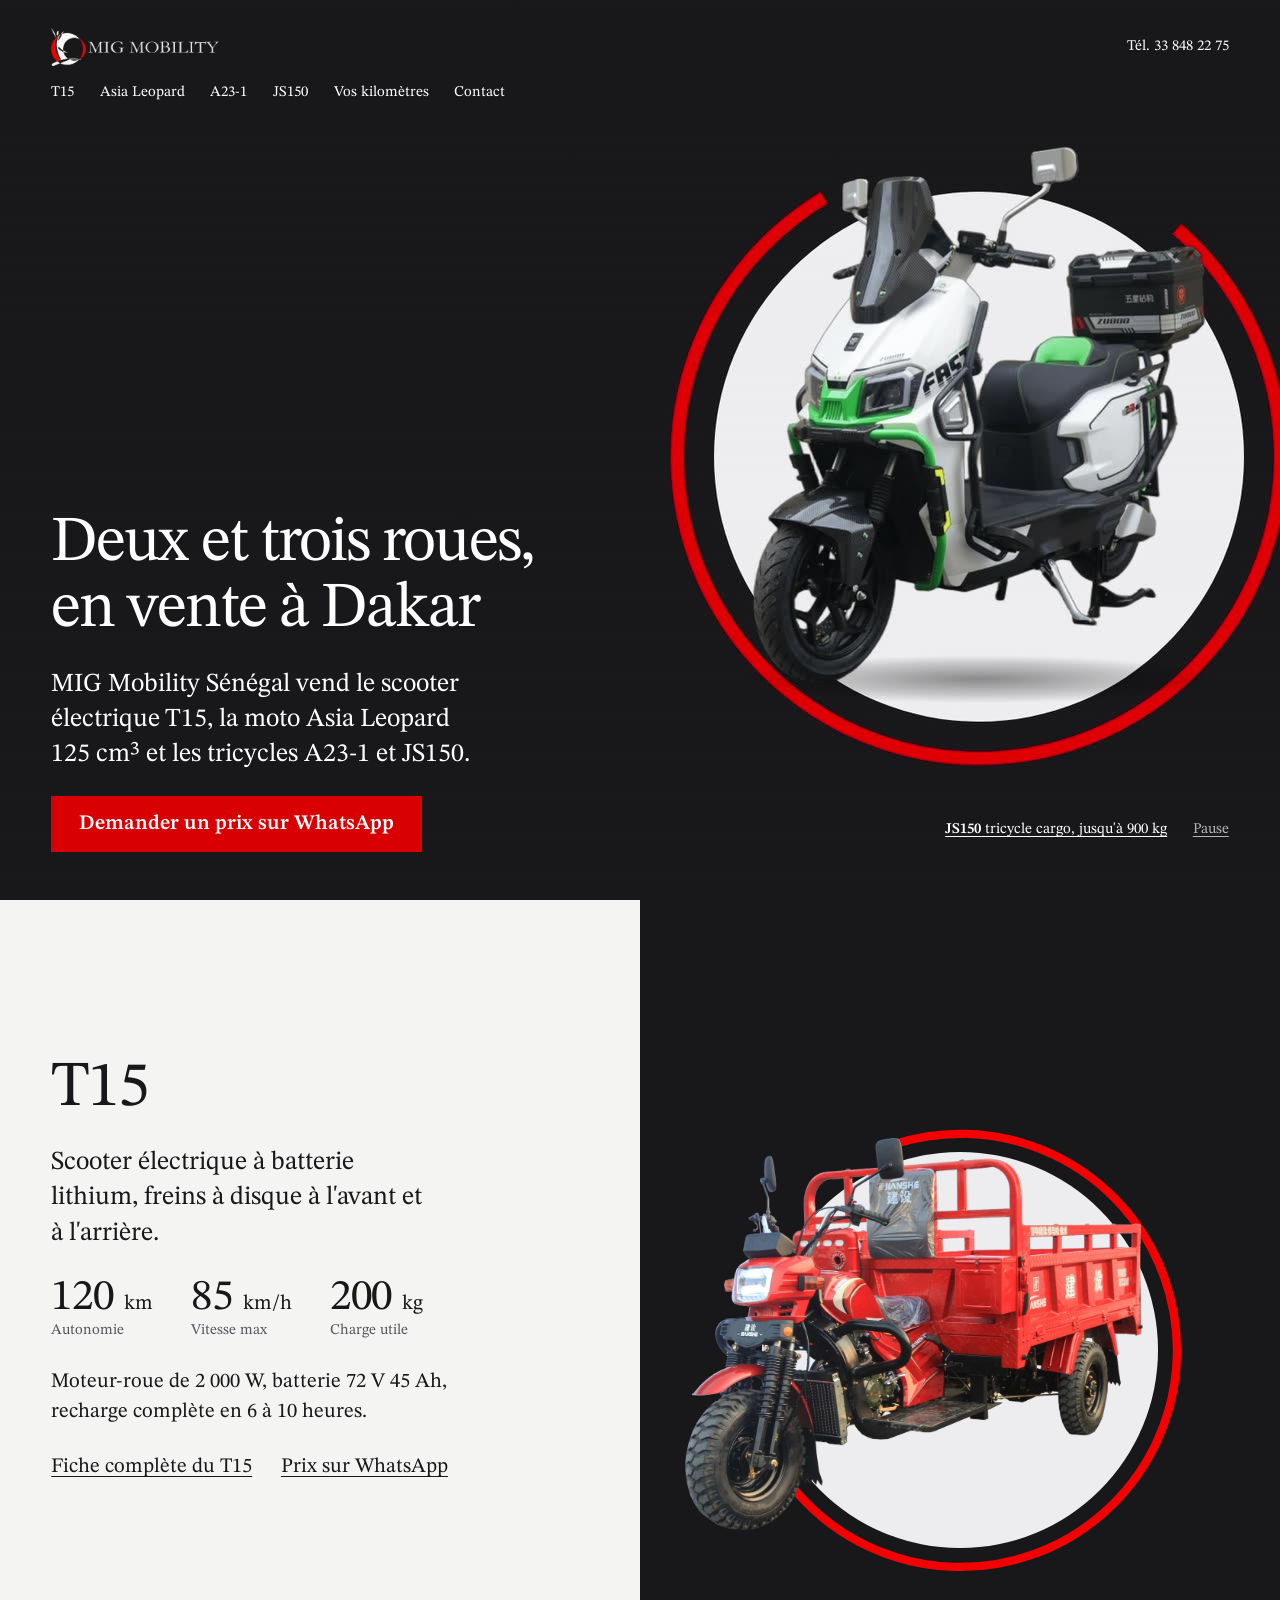
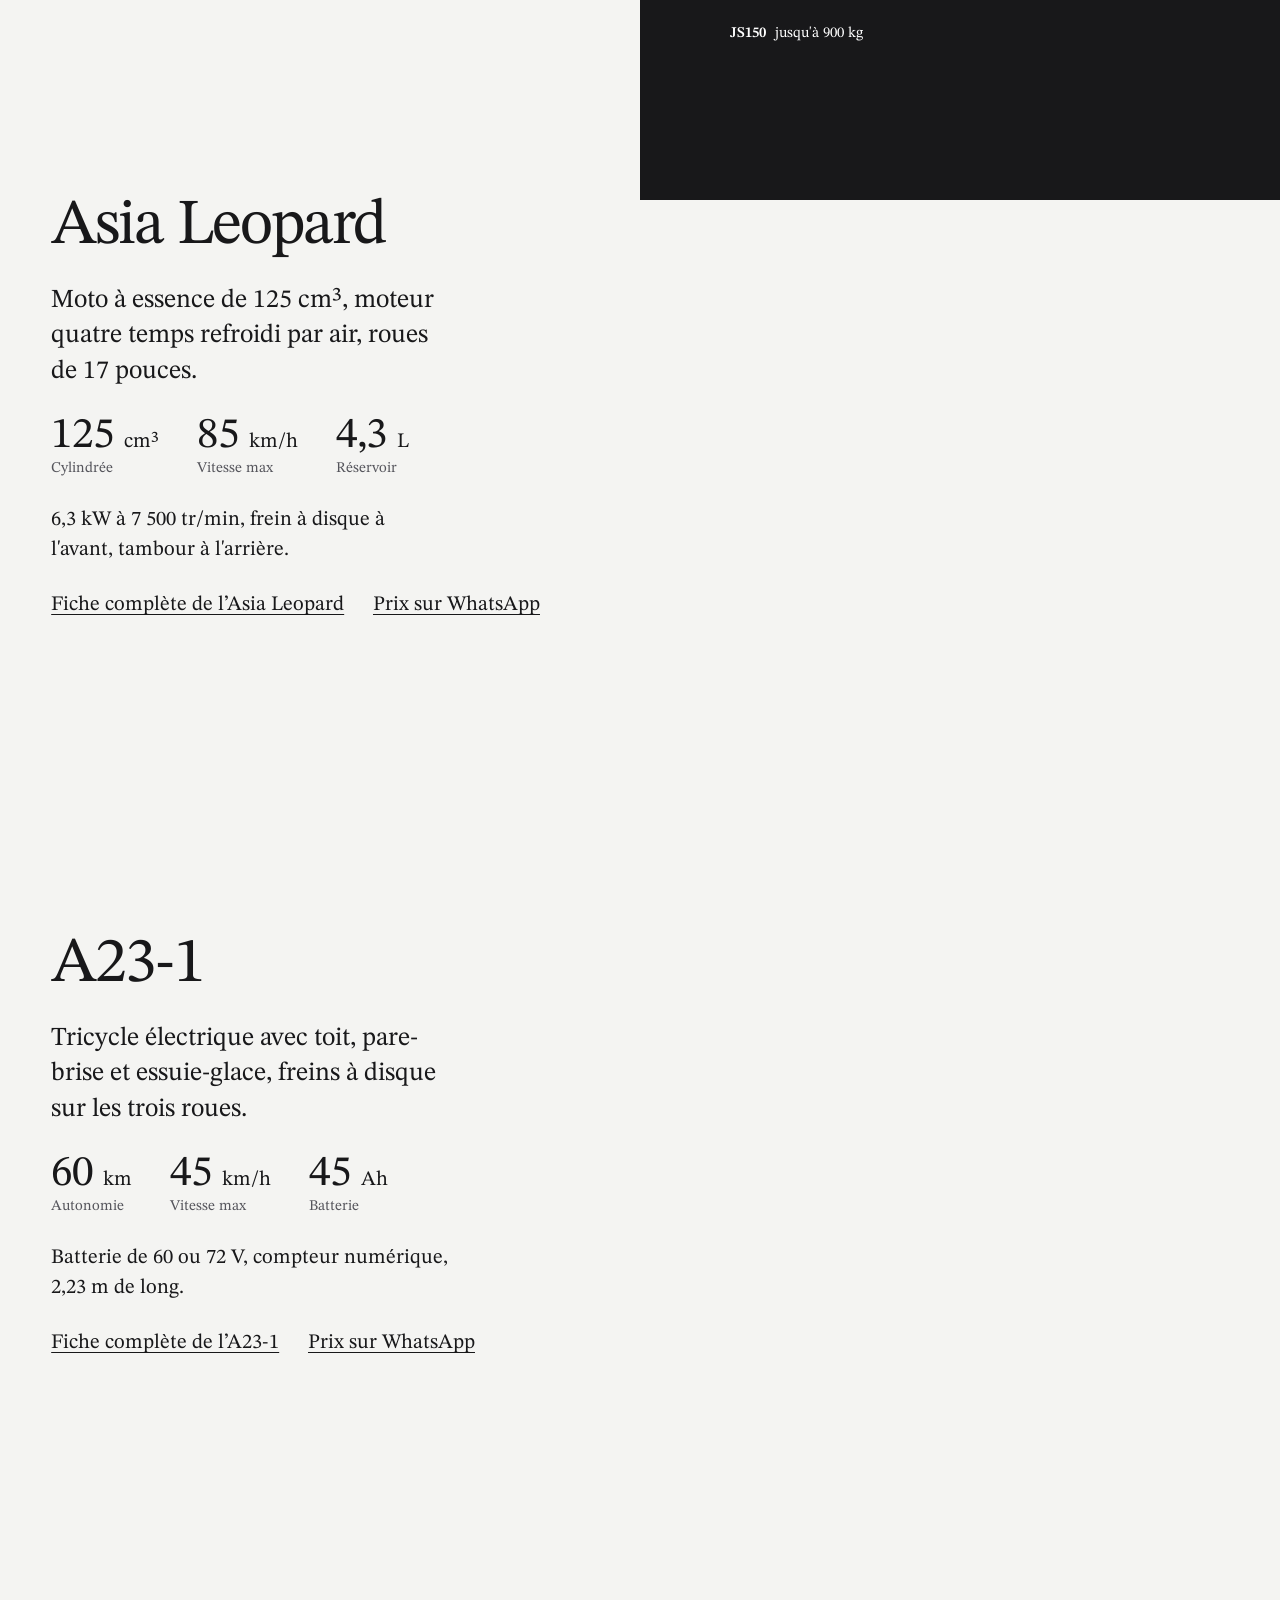
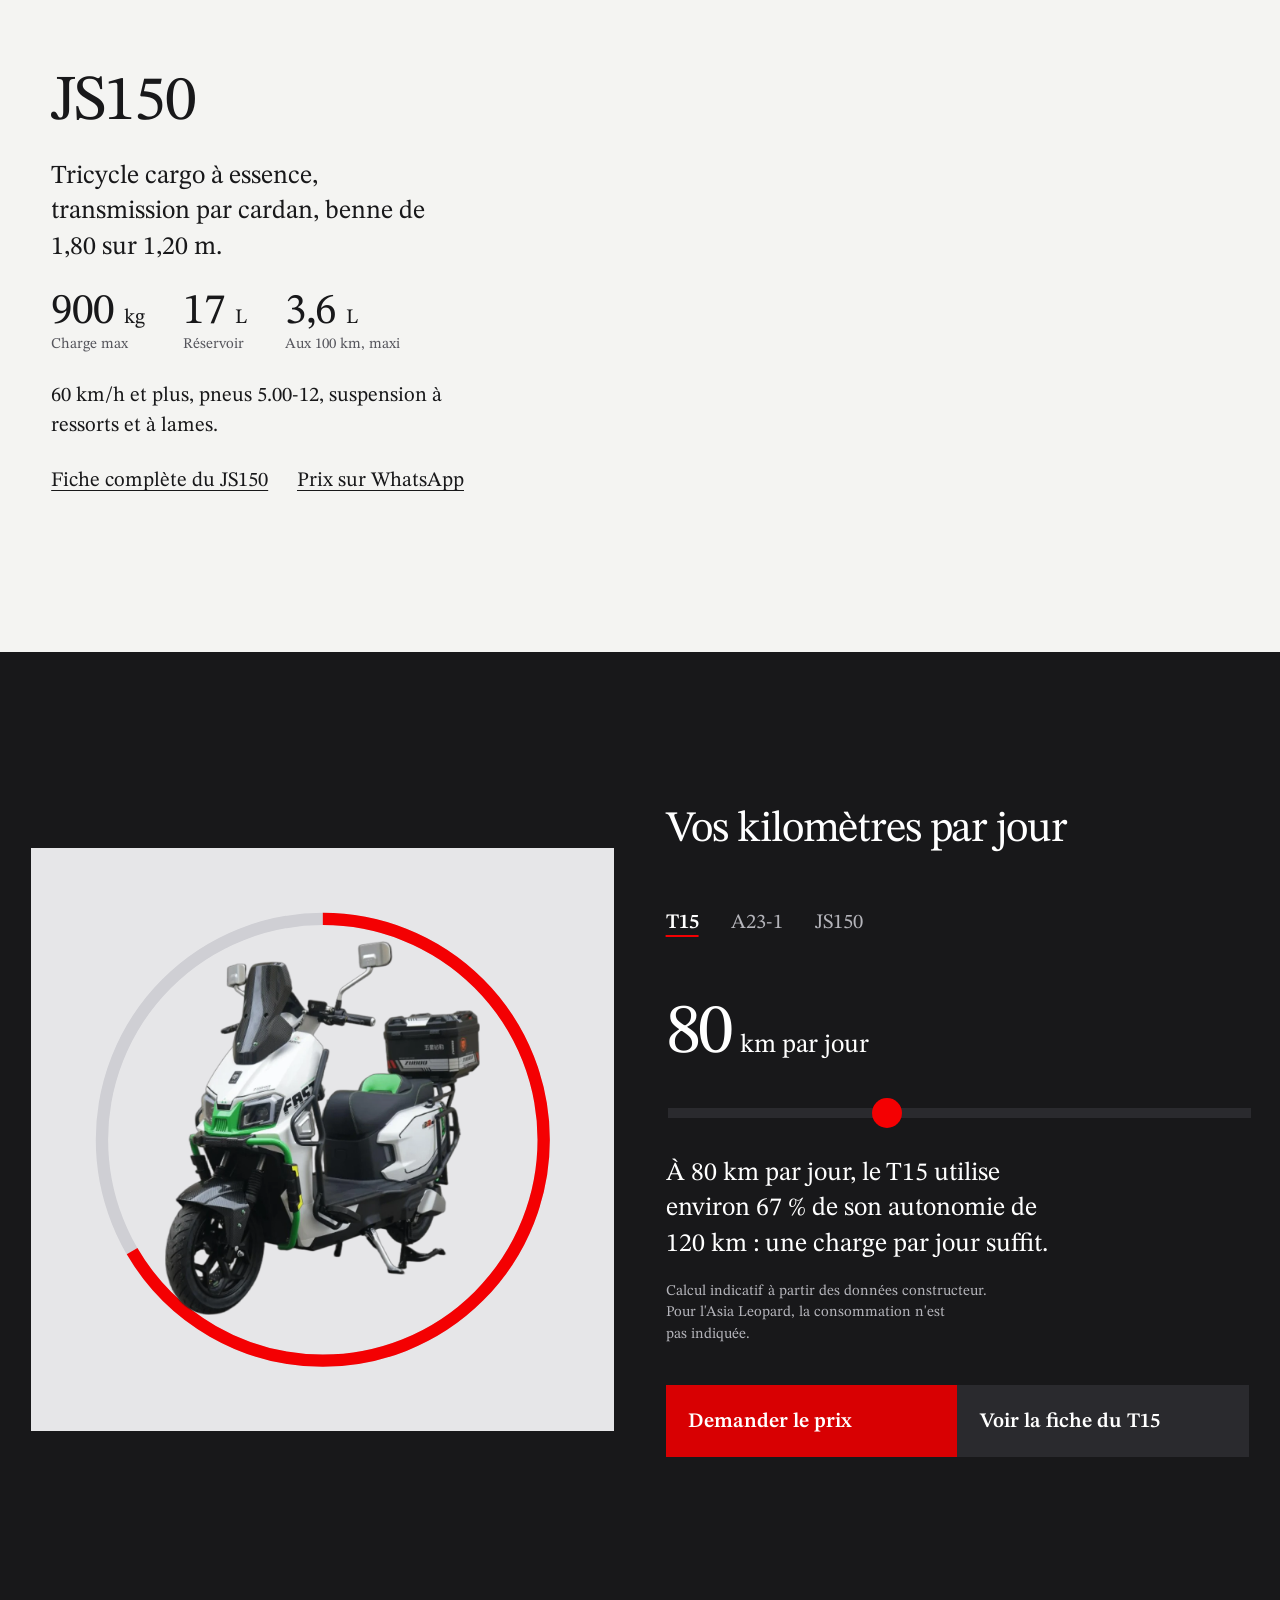
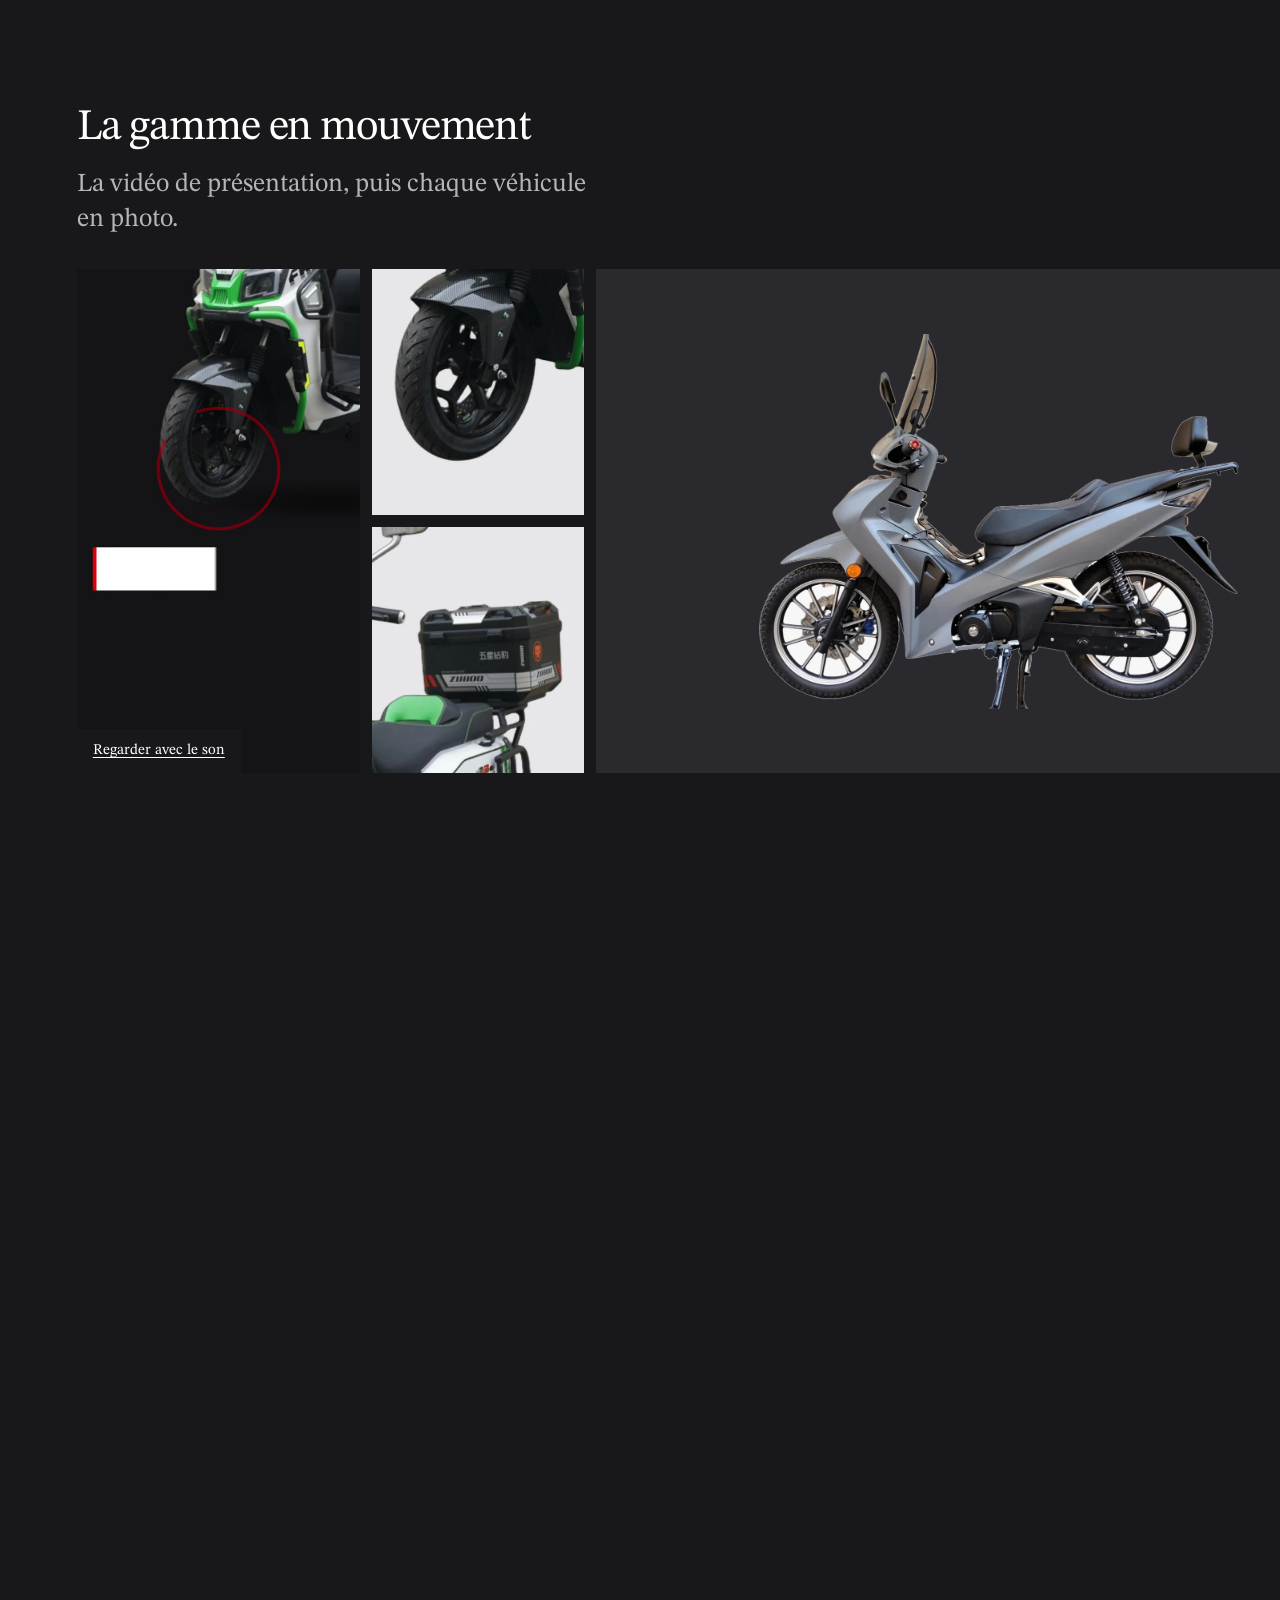
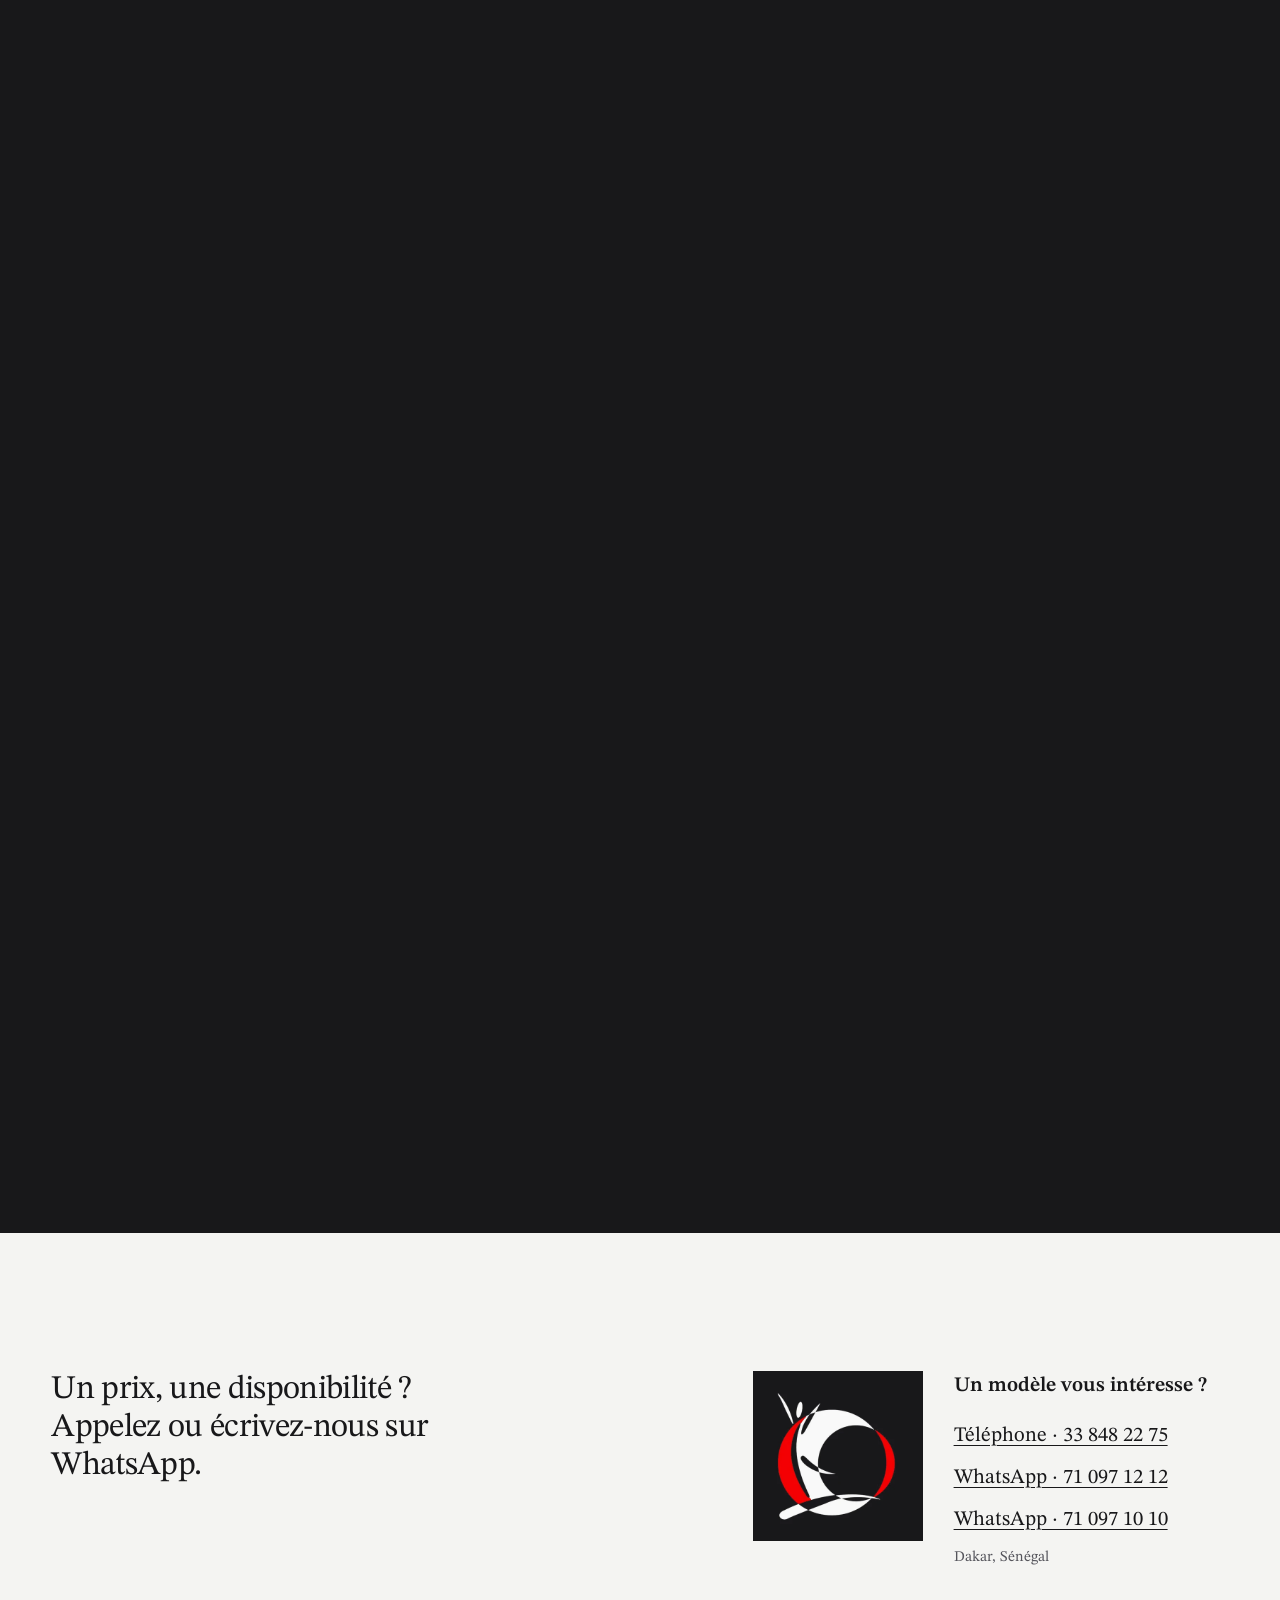
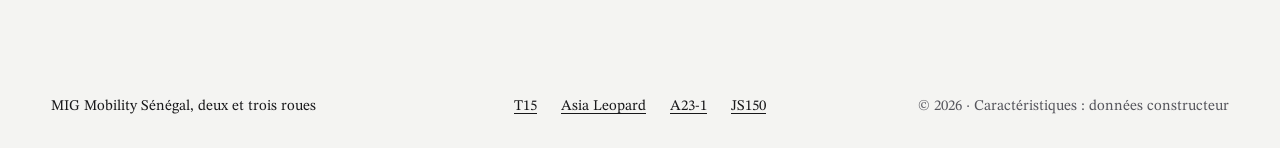
==== commit a2e42d56: "Add files via upload" ====
--- a/index.html
+++ b/index.html
@@ -6,48 +6,64 @@
 <title>MIG Mobility Sénégal · Deux et trois roues en vente à Dakar</title>
 <meta name="description" content="MIG Mobility Sénégal vend à Dakar le scooter électrique T15, la moto Asia Leopard 125 cm³, le tricycle électrique A23-1 et le tricycle cargo JS150. Prix et disponibilité sur WhatsApp.">
 <meta name="theme-color" content="#18181A">
-<meta property="og:title" content="MIG Mobility Sénégal · Deux et trois roues à Dakar">
-<meta property="og:description" content="T15, Asia Leopard, A23-1, JS150 : les fiches, les chiffres et le prix sur WhatsApp.">
-<meta property="og:image" content="assets/video/poster.jpg">
+<meta property="og:type" content="website">
+<meta property="og:title" content="MIG Mobility Sénégal · Deux et trois roues en vente à Dakar">
+<meta property="og:description" content="MIG Mobility Sénégal vend à Dakar le scooter électrique T15, la moto Asia Leopard 125 cm³, le tricycle électrique A23-1 et le tricycle cargo JS150. Prix et disponibilité sur WhatsApp.">
+<meta property="og:image" content="assets/video/hero-landscape.jpg">
 <link rel="icon" href="assets/img/mig-mark.png">
 <link rel="preconnect" href="https://fonts.googleapis.com">
 <link rel="preconnect" href="https://fonts.gstatic.com" crossorigin>
 <link href="https://fonts.googleapis.com/css2?family=STIX+Two+Text:ital,wght@0,400;0,600;1,400;1,600&display=swap" rel="stylesheet">
 <link rel="stylesheet" href="styles.css">
+<link rel="preload" as="image" href="assets/video/hero-landscape.jpg" media="(orientation: landscape)">
+<link rel="preload" as="image" href="assets/video/hero-portrait.jpg" media="(orientation: portrait)">
 <script>document.documentElement.classList.add('js')</script>
 </head>
-<body>
+<body class="page-home">
 <a class="skip" href="#vehicules">Aller aux véhicules</a>
 
-<header class="bar">
-  <a class="bar__brand" href="#top" aria-label="MIG Mobility Sénégal, haut de page"><img src="assets/img/mig-logo.png" alt="MIG Mobility" width="900" height="201"></a>
+<header class="bar bar--over">
+  <a class="bar__brand" href="index.html" aria-label="MIG Mobility Sénégal, accueil"><img src="assets/img/mig-logo-white.png" alt="MIG Mobility" width="900" height="201"></a>
   <nav class="bar__nav" aria-label="Navigation principale">
-    <a class="link" href="#vehicules">Véhicules</a>
+    <a class="link" href="t15.html">T15</a>
+    <a class="link" href="asia-leopard.html">Asia Leopard</a>
+    <a class="link" href="a23-1.html">A23-1</a>
+    <a class="link" href="js150.html">JS150</a>
     <a class="link" href="#kilometres">Vos kilomètres</a>
-    <a class="link" href="#fiches">Fiches</a>
     <a class="link" href="#contact">Contact</a>
   </nav>
   <a class="bar__call link" href="tel:+221338482275">Tél. 33 848 22 75</a>
 </header>
 
 <main id="top">
+  <!-- ============ The film: the four vehicles take their turn on the MIG ring ============ -->
+  <section class="hero" aria-labelledby="hero-title">
+    <div class="hero__media" aria-hidden="true">
+      <picture class="hero__still">
+        <source media="(orientation: portrait)" srcset="assets/video/hero-portrait.jpg">
+        <img src="assets/video/hero-landscape.jpg" alt="" width="1600" height="900" fetchpriority="high">
+      </picture>
+      <video class="hero__video" muted loop playsinline autoplay preload="auto" poster="assets/video/hero-landscape.jpg" data-poster-portrait="assets/video/hero-portrait.jpg">
+        <source media="(orientation: portrait)" src="assets/video/hero-portrait.mp4" type="video/mp4">
+        <source src="assets/video/hero-landscape.mp4" type="video/mp4">
+      </video>
+    </div>
+    <div class="hero__text">
+      <h1 class="head" id="hero-title" data-reveal style="--i:0">Deux et trois roues, en vente à Dakar</h1>
+      <p class="lead hero__lead" data-reveal style="--i:1">MIG Mobility Sénégal vend le scooter électrique T15, la moto Asia Leopard 125&nbsp;cm³ et les tricycles A23-1 et JS150.</p>
+      <a class="button" data-reveal style="--i:2" href="https://wa.me/221710971212?text=Bonjour%20MIG%20Mobility%2C%20je%20voudrais%20conna%C3%AEtre%20vos%20prix.">Demander un prix sur WhatsApp</a>
+    </div>
+    <div class="hero__now" data-reveal style="--i:3" data-now="[{&quot;name&quot;: &quot;T15&quot;, &quot;fact&quot;: &quot;scooter électrique, 120 km d&#x27;autonomie&quot;, &quot;page&quot;: &quot;t15.html&quot;}, {&quot;name&quot;: &quot;Asia Leopard&quot;, &quot;fact&quot;: &quot;moto à essence, 125 cm³ et 85 km/h&quot;, &quot;page&quot;: &quot;asia-leopard.html&quot;}, {&quot;name&quot;: &quot;A23-1&quot;, &quot;fact&quot;: &quot;tricycle électrique avec toit et pare-brise&quot;, &quot;page&quot;: &quot;a23-1.html&quot;}, {&quot;name&quot;: &quot;JS150&quot;, &quot;fact&quot;: &quot;tricycle cargo, jusqu&#x27;à 900 kg&quot;, &quot;page&quot;: &quot;js150.html&quot;}]">
+      <a class="link-plain hero__now-link" href="t15.html"><b data-now-name>T15</b> <span data-now-fact>scooter électrique, 120 km d'autonomie</span></a>
+      <button class="hero__toggle" type="button" aria-pressed="false">Pause</button>
+    </div>
+  </section>
+
   <!-- ============ The showroom: a fixed stage, the catalogue scrolls beside it ============ -->
   <section class="showroom" id="vehicules" aria-label="Les quatre véhicules">
     <div class="showroom__read">
-      <div class="intro">
-        <ul class="intro__index" data-reveal aria-label="Les quatre modèles">
-          <li><a class="link" href="#t15-title">T15</a><span>scooter électrique</span></li>
-          <li><a class="link" href="#leopard-title">Asia Leopard</a><span>moto à essence 125&nbsp;cm³</span></li>
-          <li><a class="link" href="#a23-title">A23-1</a><span>tricycle électrique</span></li>
-          <li><a class="link" href="#js150-title">JS150</a><span>tricycle cargo à essence</span></li>
-        </ul>
-        <h1 class="head" data-reveal style="--i:0">Deux et trois roues, en vente à Dakar</h1>
-        <p class="lead intro__text" data-reveal style="--i:1">MIG Mobility Sénégal vend le scooter électrique T15, la moto Asia Leopard 125&nbsp;cm³ et les tricycles A23-1 et JS150.</p>
-        <a class="button" data-reveal style="--i:2" data-wa="Bonjour MIG Mobility, je voudrais connaître vos prix." href="https://wa.me/221710971212?text=Bonjour%20MIG%20Mobility%2C%20je%20voudrais%20conna%C3%AEtre%20vos%20prix.">Demander un prix sur WhatsApp</a>
-      </div>
-
       <article class="entry" data-vehicle="t15" aria-labelledby="t15-title">
-        <figure class="entry__pic"><img src="assets/img/t15.webp" alt="Scooter électrique T15" width="804" height="955" loading="lazy"></figure>
+        <figure class="entry__pic"><img src="assets/img/t15.webp" alt="Scooter électrique T15 blanc et vert, avec top case" width="804" height="955" loading="lazy"></figure>
         <h2 class="head" id="t15-title" data-reveal style="--i:0">T15</h2>
         <p class="entry__what" data-reveal style="--i:1">Scooter électrique à batterie lithium, freins à disque à l'avant et à l'arrière.</p>
         <dl class="facts" data-reveal style="--i:2">
@@ -56,11 +72,10 @@
           <div><dt>Charge utile</dt><dd><b class="display">200</b> kg</dd></div>
         </dl>
         <p class="entry__more" data-reveal style="--i:3">Moteur-roue de 2&nbsp;000&nbsp;W, batterie 72&nbsp;V 45&nbsp;Ah, recharge complète en 6 à 10&nbsp;heures.</p>
-        <p class="entry__links" data-reveal style="--i:4"><a class="link-plain" data-wa="Bonjour MIG Mobility, je voudrais le prix du T15." href="https://wa.me/221710971212?text=Bonjour%20MIG%20Mobility%2C%20je%20voudrais%20le%20prix%20du%20T15.">Prix du T15 sur WhatsApp</a><a class="link-plain" href="#fiche-t15">Fiche complète</a></p>
-      </article>
-
+        <p class="entry__links" data-reveal style="--i:4"><a class="link-plain" href="t15.html">Fiche complète du T15</a><a class="link-plain" href="https://wa.me/221710971212?text=Bonjour%20MIG%20Mobility%2C%20je%20voudrais%20le%20prix%20du%20T15.">Prix sur WhatsApp</a></p>
+      </article>
       <article class="entry" data-vehicle="leopard" aria-labelledby="leopard-title">
-        <figure class="entry__pic"><img src="assets/img/leopard.webp" alt="Moto Asia Leopard 125 cm³" width="1200" height="937" loading="lazy"></figure>
+        <figure class="entry__pic"><img src="assets/img/leopard.webp" alt="Moto Asia Leopard 125 cm³ grise, de profil" width="1200" height="937" loading="lazy"></figure>
         <h2 class="head" id="leopard-title" data-reveal style="--i:0">Asia Leopard</h2>
         <p class="entry__what" data-reveal style="--i:1">Moto à essence de 125&nbsp;cm³, moteur quatre temps refroidi par air, roues de 17&nbsp;pouces.</p>
         <dl class="facts" data-reveal style="--i:2">
@@ -69,11 +84,10 @@
           <div><dt>Réservoir</dt><dd><b class="display">4,3</b> L</dd></div>
         </dl>
         <p class="entry__more" data-reveal style="--i:3">6,3&nbsp;kW à 7&nbsp;500&nbsp;tr/min, frein à disque à l'avant, tambour à l'arrière.</p>
-        <p class="entry__links" data-reveal style="--i:4"><a class="link-plain" data-wa="Bonjour MIG Mobility, je voudrais le prix de l'Asia Leopard 125." href="https://wa.me/221710971212?text=Bonjour%20MIG%20Mobility%2C%20je%20voudrais%20le%20prix%20de%20l%27Asia%20Leopard%20125.">Prix de l'Asia Leopard sur WhatsApp</a><a class="link-plain" href="#fiche-leopard">Fiche complète</a></p>
-      </article>
-
+        <p class="entry__links" data-reveal style="--i:4"><a class="link-plain" href="asia-leopard.html">Fiche complète de l’Asia Leopard</a><a class="link-plain" href="https://wa.me/221710971212?text=Bonjour%20MIG%20Mobility%2C%20je%20voudrais%20le%20prix%20de%20l%27Asia%20Leopard%20125.">Prix sur WhatsApp</a></p>
+      </article>
       <article class="entry" data-vehicle="a23" aria-labelledby="a23-title">
-        <figure class="entry__pic"><img src="assets/img/a23.webp" alt="Tricycle électrique A23-1" width="1194" height="1134" loading="lazy"></figure>
+        <figure class="entry__pic"><img src="assets/img/a23.webp" alt="Tricycle électrique A23-1 gris clair, avec toit" width="1194" height="1134" loading="lazy"></figure>
         <h2 class="head" id="a23-title" data-reveal style="--i:0">A23-1</h2>
         <p class="entry__what" data-reveal style="--i:1">Tricycle électrique avec toit, pare-brise et essuie-glace, freins à disque sur les trois roues.</p>
         <dl class="facts" data-reveal style="--i:2">
@@ -82,11 +96,10 @@
           <div><dt>Batterie</dt><dd><b class="display">45</b> Ah</dd></div>
         </dl>
         <p class="entry__more" data-reveal style="--i:3">Batterie de 60 ou 72&nbsp;V, compteur numérique, 2,23&nbsp;m de long.</p>
-        <p class="entry__links" data-reveal style="--i:4"><a class="link-plain" data-wa="Bonjour MIG Mobility, je voudrais le prix du tricycle A23-1." href="https://wa.me/221710971212?text=Bonjour%20MIG%20Mobility%2C%20je%20voudrais%20le%20prix%20du%20tricycle%20A23-1.">Prix de l'A23-1 sur WhatsApp</a><a class="link-plain" href="#fiche-a23">Fiche complète</a></p>
-      </article>
-
+        <p class="entry__links" data-reveal style="--i:4"><a class="link-plain" href="a23-1.html">Fiche complète de l’A23-1</a><a class="link-plain" href="https://wa.me/221710971212?text=Bonjour%20MIG%20Mobility%2C%20je%20voudrais%20le%20prix%20du%20tricycle%20A23-1.">Prix sur WhatsApp</a></p>
+      </article>
       <article class="entry" data-vehicle="js150" aria-labelledby="js150-title">
-        <figure class="entry__pic"><img src="assets/img/js150.webp" alt="Tricycle cargo JS150" width="1200" height="1025" loading="lazy"></figure>
+        <figure class="entry__pic"><img src="assets/img/js150.webp" alt="Tricycle cargo JS150 rouge avec benne" width="1200" height="1025" loading="lazy"></figure>
         <h2 class="head" id="js150-title" data-reveal style="--i:0">JS150</h2>
         <p class="entry__what" data-reveal style="--i:1">Tricycle cargo à essence, transmission par cardan, benne de 1,80 sur 1,20&nbsp;m.</p>
         <dl class="facts" data-reveal style="--i:2">
@@ -95,7 +108,7 @@
           <div><dt>Aux 100 km, maxi</dt><dd><b class="display">3,6</b> L</dd></div>
         </dl>
         <p class="entry__more" data-reveal style="--i:3">60&nbsp;km/h et plus, pneus 5.00-12, suspension à ressorts et à lames.</p>
-        <p class="entry__links" data-reveal style="--i:4"><a class="link-plain" data-wa="Bonjour MIG Mobility, je voudrais le prix du tricycle cargo JS150." href="https://wa.me/221710971212?text=Bonjour%20MIG%20Mobility%2C%20je%20voudrais%20le%20prix%20du%20tricycle%20cargo%20JS150.">Prix du JS150 sur WhatsApp</a><a class="link-plain" href="#fiche-js150">Fiche complète</a></p>
+        <p class="entry__links" data-reveal style="--i:4"><a class="link-plain" href="js150.html">Fiche complète du JS150</a><a class="link-plain" href="https://wa.me/221710971212?text=Bonjour%20MIG%20Mobility%2C%20je%20voudrais%20le%20prix%20du%20tricycle%20cargo%20JS150.">Prix sur WhatsApp</a></p>
       </article>
     </div>
 
@@ -103,10 +116,10 @@
       <div class="plate">
         <svg class="plate__ring" viewBox="0 0 100 100"><circle cx="50" cy="50" r="47" /></svg>
         <div class="plate__disc"></div>
-        <img class="plate__car is-on" data-car="t15" src="assets/img/t15.webp" alt="" width="804" height="955" fetchpriority="high">
-        <img class="plate__car" data-car="leopard" src="assets/img/leopard.webp" alt="" width="1200" height="937">
-        <img class="plate__car" data-car="a23" src="assets/img/a23.webp" alt="" width="1194" height="1134">
-        <img class="plate__car" data-car="js150" src="assets/img/js150.webp" alt="" width="1200" height="1025">
+        <img class="plate__car is-on" data-car="t15" src="assets/img/t15.webp" alt="" width="804" height="955">
+        <img class="plate__car" data-car="leopard" src="assets/img/leopard.webp" alt="" width="1200" height="937" loading="lazy">
+        <img class="plate__car" data-car="a23" src="assets/img/a23.webp" alt="" width="1194" height="1134" loading="lazy">
+        <img class="plate__car" data-car="js150" src="assets/img/js150.webp" alt="" width="1200" height="1025" loading="lazy">
       </div>
       <p class="stage__caption small"><b data-cap-name>T15</b> <span data-cap-fact>120 km d'autonomie</span></p>
     </div>
@@ -122,13 +135,13 @@
       </svg>
       <img class="km__car is-on" data-kcar="t15" src="assets/img/t15.webp" alt="Scooter électrique T15" width="804" height="955" loading="lazy">
       <img class="km__car" data-kcar="a23" src="assets/img/a23.webp" alt="Tricycle électrique A23-1" width="1194" height="1134" loading="lazy">
-      <img class="km__car" data-kcar="js150" src="assets/img/js150.webp" alt="Tricycle cargo JS150" width="1200" height="1025" loading="lazy">
+      <img class="km__car" data-kcar="js150" src="assets/img/js150.webp" alt="Tricycle cargo à essence JS150" width="1200" height="1025" loading="lazy">
     </div>
     <div class="km__side">
       <div class="km__tabs" role="tablist" aria-label="Choisir un véhicule">
-        <button role="tab" aria-selected="true" data-k="t15">T15</button>
-        <button role="tab" aria-selected="false" data-k="a23">A23-1</button>
-        <button role="tab" aria-selected="false" data-k="js150">JS150</button>
+        <button role="tab" aria-selected="true" data-k="t15" data-page="t15.html">T15</button>
+        <button role="tab" aria-selected="false" data-k="a23" data-page="a23-1.html">A23-1</button>
+        <button role="tab" aria-selected="false" data-k="js150" data-page="js150.html">JS150</button>
       </div>
       <div class="km__body">
         <label class="sr-only" for="km-range">Distance parcourue chaque jour, en kilomètres</label>
@@ -147,118 +160,9 @@
         <p class="small km__note">Calcul indicatif à partir des données constructeur. Pour l'Asia Leopard, la consommation n'est pas indiquée.</p>
       </div>
       <div class="km__cells">
-        <a class="cell cell--action" id="km-wa" data-wa="Bonjour MIG Mobility, je voudrais le prix du T15. Je roule environ 80 km par jour." href="https://wa.me/221710971212?text=Bonjour%20MIG%20Mobility%2C%20je%20voudrais%20le%20prix%20du%20T15.%20Je%20roule%20environ%2080%20km%20par%20jour.">Demander le prix</a>
-        <a class="cell" id="km-sheet" href="#fiche-t15">Voir la fiche</a>
-      </div>
-    </div>
-  </section>
-
-  <!-- ============ The sheets: the full spec, printed like a price list ============ -->
-  <section class="sheets" id="fiches" aria-labelledby="fiches-title">
-    <div class="sheets__head">
-      <h2 class="head" id="fiches-title" data-reveal>Les fiches techniques</h2>
-      <p class="lead" data-reveal style="--i:1">Tous les chiffres du constructeur, sans arrondi. Chaque fiche se télécharge en PDF, prête à imprimer.</p>
-    </div>
-    <div class="sheets__row">
-      <div class="sheet" data-reveal>
-        <h3 class="sheet__title">Deux roues</h3>
-        <section class="sheet__group" id="fiche-t15" aria-labelledby="ft15">
-          <h4 class="sheet__name" id="ft15">T15 · scooter électrique</h4>
-          <table class="menu">
-            <tr><th scope="row">Puissance nominale</th><td>2&nbsp;000 W</td></tr>
-            <tr><th scope="row">Moteur</th><td>moteur-roue</td></tr>
-            <tr><th scope="row">Batterie</th><td>lithium 72 V · 45 Ah</td></tr>
-            <tr><th scope="row">Autonomie</th><td>120 km</td></tr>
-            <tr><th scope="row">Temps de charge</th><td>6 à 10 h</td></tr>
-            <tr><th scope="row">Vitesse max</th><td>85 km/h</td></tr>
-            <tr><th scope="row">Freins</th><td>disque AV et AR</td></tr>
-            <tr><th scope="row">Pneus tubeless</th><td>90-12 · 3.50-10</td></tr>
-            <tr><th scope="row">Charge utile</th><td>200 kg</td></tr>
-            <tr><th scope="row">Poids à vide</th><td>130 kg</td></tr>
-            <tr><th scope="row">Selle · garde au sol</th><td>770 · 145 mm</td></tr>
-            <tr><th scope="row">L × l × h</th><td>1&nbsp;920 × 790 × 1&nbsp;260 mm</td></tr>
-          </table>
-          <a class="link-plain sheet__pdf" href="assets/fiches/t15-fiche-technique-mig.pdf" download>Télécharger la fiche du T15 (PDF)</a>
-        </section>
-        <section class="sheet__group" id="fiche-leopard" aria-labelledby="fleo">
-          <h4 class="sheet__name" id="fleo">Asia Leopard · moto 125 cm³</h4>
-          <table class="menu">
-            <tr><th scope="row">Moteur</th><td>monocylindre 4 temps, air</td></tr>
-            <tr><th scope="row">Cylindrée</th><td>125 cm³</td></tr>
-            <tr><th scope="row">Compression</th><td>8,8 : 1</td></tr>
-            <tr><th scope="row">Puissance max</th><td>6,3 kW à 7&nbsp;500 tr/min</td></tr>
-            <tr><th scope="row">Couple max</th><td>8,8 N·m à 5&nbsp;500 tr/min</td></tr>
-            <tr><th scope="row">Vitesse max</th><td>85 km/h</td></tr>
-            <tr><th scope="row">Réservoir</th><td>4,3 L</td></tr>
-            <tr><th scope="row">Freins</th><td>disque AV · tambour AR</td></tr>
-            <tr><th scope="row">Pneus</th><td>2.50-17 · 2.75-17</td></tr>
-            <tr><th scope="row">Empattement · garde au sol</th><td>1&nbsp;240 · 150 mm</td></tr>
-            <tr><th scope="row">L × l × h</th><td>1&nbsp;960 × 720 × 1&nbsp;100 mm</td></tr>
-          </table>
-          <a class="link-plain sheet__pdf" href="assets/fiches/leopard-fiche-technique-mig.pdf" download>Télécharger la fiche de l'Asia Leopard (PDF)</a>
-        </section>
-      </div>
-
-      <div class="sheet" data-reveal style="--i:1">
-        <h3 class="sheet__title">Trois roues</h3>
-        <section class="sheet__group" id="fiche-a23" aria-labelledby="fa23">
-          <h4 class="sheet__name" id="fa23">A23-1 · tricycle électrique</h4>
-          <table class="menu">
-            <tr><th scope="row">Batterie</th><td>60 ou 72 V · 45 Ah</td></tr>
-            <tr><th scope="row">Autonomie</th><td>60 km</td></tr>
-            <tr><th scope="row">Vitesse max</th><td>45 km/h</td></tr>
-            <tr><th scope="row">Freins</th><td>disque AV et AR</td></tr>
-            <tr><th scope="row">Tableau de bord</th><td>compteur numérique HD</td></tr>
-            <tr><th scope="row">Empattement</th><td>1&nbsp;710 mm</td></tr>
-            <tr><th scope="row">Voie</th><td>970 mm</td></tr>
-            <tr><th scope="row">L × l × h</th><td>2&nbsp;230 × 1&nbsp;050 × 1&nbsp;740 mm</td></tr>
-          </table>
-          <a class="link-plain sheet__pdf" href="assets/fiches/a23-fiche-technique-mig.pdf" download>Télécharger la fiche de l'A23-1 (PDF)</a>
-        </section>
-        <section class="sheet__group" id="fiche-js150" aria-labelledby="fjs">
-          <h4 class="sheet__name" id="fjs">JS150 · tricycle cargo essence</h4>
-          <table class="menu">
-            <tr><th scope="row">Réservoir</th><td>17 L d'essence</td></tr>
-            <tr><th scope="row">Consommation</th><td>3,6 L/100 km au plus</td></tr>
-            <tr><th scope="row">Vitesse max</th><td>60 km/h et plus</td></tr>
-            <tr><th scope="row">Charge max</th><td>jusqu'à 900 kg</td></tr>
-            <tr><th scope="row">Benne</th><td>1&nbsp;800 × 1&nbsp;200 × 400 mm</td></tr>
-            <tr><th scope="row">Transmission</th><td>par arbre (cardan)</td></tr>
-            <tr><th scope="row">Pont arrière</th><td>semi-flottant 220</td></tr>
-            <tr><th scope="row">Freins</th><td>tambour AV et AR</td></tr>
-            <tr><th scope="row">Suspension</th><td>4 ressorts AV · lames 4+3 AR</td></tr>
-            <tr><th scope="row">Pneus · garde au sol</th><td>5.00-12 · 160 mm</td></tr>
-            <tr><th scope="row">Batterie</th><td>12 V · 28 Ah</td></tr>
-            <tr><th scope="row">L × l × h</th><td>3&nbsp;210 × 1&nbsp;435 × 1&nbsp;490 mm</td></tr>
-          </table>
-          <a class="link-plain sheet__pdf" href="assets/fiches/js150-fiche-technique-mig.pdf" download>Télécharger la fiche du JS150 (PDF)</a>
-        </section>
-      </div>
-    </div>
-  </section>
-
-  <!-- ============ The details: a list, the picture follows the row ============ -->
-  <section class="details" id="details" aria-labelledby="details-title">
-    <div class="details__pic" aria-hidden="true">
-      <img class="is-on" data-pic="0" src="assets/img/detail-t15-frein.webp" alt="" width="800" height="1000" loading="lazy">
-      <img data-pic="1" src="assets/img/detail-t15-topcase.webp" alt="" width="800" height="1000" loading="lazy">
-      <img data-pic="2" src="assets/img/detail-leopard-moteur.webp" alt="" width="800" height="1000" loading="lazy">
-      <img data-pic="3" src="assets/img/detail-leopard-roue.webp" alt="" width="800" height="1000" loading="lazy">
-      <img data-pic="4" src="assets/img/detail-a23-parebrise.webp" alt="" width="800" height="1000" loading="lazy">
-      <img data-pic="5" src="assets/img/detail-js150-benne.webp" alt="" width="800" height="1000" loading="lazy">
-      <img data-pic="6" src="assets/img/detail-js150-ressorts.webp" alt="" width="800" height="1000" loading="lazy">
-    </div>
-    <div class="details__list">
-      <h2 class="head" id="details-title" data-reveal>Les détails, de près</h2>
-      <ul class="rows">
-        <li class="rows__item is-on" data-row="0"><button class="rows__btn" aria-expanded="true" aria-controls="d0"><span>Freins à disque avant et arrière</span><span class="rows__who">T15</span></button><p class="rows__desc" id="d0">Deux disques sur le T15, avec des pneus tubeless 90-12 et 3.50-10.</p></li>
-        <li class="rows__item" data-row="1"><button class="rows__btn" aria-expanded="false" aria-controls="d1"><span>Top case et arceaux</span><span class="rows__who">T15</span></button><p class="rows__desc" id="d1">Le T15 présenté ici porte un top case à l'arrière et des arceaux de protection autour de la carrosserie.</p></li>
-        <li class="rows__item" data-row="2"><button class="rows__btn" aria-expanded="false" aria-controls="d2"><span>Moteur 125 cm³ quatre temps</span><span class="rows__who">Asia Leopard</span></button><p class="rows__desc" id="d2">Monocylindre refroidi par air : 6,3 kW à 7&nbsp;500 tr/min et 8,8 N·m à 5&nbsp;500 tr/min.</p></li>
-        <li class="rows__item" data-row="3"><button class="rows__btn" aria-expanded="false" aria-controls="d3"><span>Jantes de 17 pouces</span><span class="rows__who">Asia Leopard</span></button><p class="rows__desc" id="d3">Pneus 2.50-17 à l'avant et 2.75-17 à l'arrière, frein à disque à l'avant, tambour à l'arrière.</p></li>
-        <li class="rows__item" data-row="4"><button class="rows__btn" aria-expanded="false" aria-controls="d4"><span>Toit et pare-brise</span><span class="rows__who">A23-1</span></button><p class="rows__desc" id="d4">Un toit sur toute la longueur et un pare-brise avec essuie-glace, pour rouler au soleil comme sous la pluie.</p></li>
-        <li class="rows__item" data-row="5"><button class="rows__btn" aria-expanded="false" aria-controls="d5"><span>Benne de 1,80 × 1,20 m</span><span class="rows__who">JS150</span></button><p class="rows__desc" id="d5">Une benne de 1&nbsp;800 × 1&nbsp;200 × 400 mm, pour une charge allant jusqu'à 900 kg.</p></li>
-        <li class="rows__item" data-row="6"><button class="rows__btn" aria-expanded="false" aria-controls="d6"><span>Suspension à ressorts et à lames</span><span class="rows__who">JS150</span></button><p class="rows__desc" id="d6">Quatre ressorts et amortisseurs à l'avant, lames 4+3 à l'arrière et pont arrière semi-flottant renforcé.</p></li>
-      </ul>
+        <a class="cell cell--action" id="km-wa" href="https://wa.me/221710971212?text=Bonjour%20MIG%20Mobility%2C%20je%20voudrais%20le%20prix%20du%20T15.%20Je%20roule%20environ%2080%20km%20par%20jour.">Demander le prix</a>
+        <a class="cell" id="km-sheet" href="t15.html">Voir la fiche du T15</a>
+      </div>
     </div>
   </section>
 
@@ -271,21 +175,21 @@
     </div>
     <div class="reel__row" tabindex="0" aria-label="Vidéo et photos de la gamme, défilement horizontal">
       <figure class="mod mod--tall mod--video">
-        <video src="assets/video/mig-gamme-720.mp4" poster="assets/video/poster.jpg" muted loop playsinline autoplay preload="metadata" width="720" height="1280" aria-label="Vidéo de présentation des quatre véhicules MIG Mobility"></video>
+        <video src="assets/video/mig-gamme-720.mp4" poster="assets/video/poster.jpg" muted loop playsinline preload="none" data-inview width="720" height="1280" aria-label="Vidéo de présentation des quatre véhicules MIG Mobility"></video>
         <figcaption><a class="link-plain" href="assets/video/mig-gamme-son.mp4">Regarder avec le son</a></figcaption>
       </figure>
       <div class="mod mod--pair">
         <img src="assets/img/detail-t15-frein.webp" alt="Roue avant et disque de frein du T15" width="800" height="1000" loading="lazy">
         <img src="assets/img/detail-t15-topcase.webp" alt="Top case du T15" width="800" height="1000" loading="lazy">
       </div>
-      <figure class="mod mod--wide mod--field-black"><img src="assets/img/leopard.webp" alt="Moto Asia Leopard 125 cm³ grise, de profil" width="1200" height="937" loading="lazy"></figure>
+      <a class="mod mod--wide mod--field-black" href="asia-leopard.html"><img src="assets/img/leopard.webp" alt="Moto Asia Leopard 125 cm³ grise, de profil" width="1200" height="937" loading="lazy"></a>
       <div class="mod mod--pair">
         <img src="assets/img/detail-leopard-moteur.webp" alt="Moteur 125 cm³ de l'Asia Leopard" width="800" height="1000" loading="lazy">
         <img src="assets/img/detail-a23-parebrise.webp" alt="Pare-brise et essuie-glace de l'A23-1" width="800" height="1000" loading="lazy">
       </div>
-      <figure class="mod mod--tall mod--field-red"><img src="assets/img/a23.webp" alt="Tricycle électrique A23-1 avec toit" width="1194" height="1134" loading="lazy"></figure>
-      <figure class="mod mod--wide mod--field-grey"><img src="assets/img/js150.webp" alt="Tricycle cargo JS150 rouge avec benne" width="1200" height="1025" loading="lazy"></figure>
-      <figure class="mod mod--tall mod--field-red"><img src="assets/img/t15.webp" alt="Scooter électrique T15 blanc et vert" width="804" height="955" loading="lazy"></figure>
+      <a class="mod mod--tall mod--field-red" href="a23-1.html"><img src="assets/img/a23.webp" alt="Tricycle électrique A23-1 avec toit" width="1194" height="1134" loading="lazy"></a>
+      <a class="mod mod--wide mod--field-grey" href="js150.html"><img src="assets/img/js150.webp" alt="Tricycle cargo JS150 rouge avec benne" width="1200" height="1025" loading="lazy"></a>
+      <a class="mod mod--tall mod--field-red" href="t15.html"><img src="assets/img/t15.webp" alt="Scooter électrique T15 blanc et vert" width="804" height="955" loading="lazy"></a>
     </div>
    </div>
   </section>
@@ -297,8 +201,8 @@
     <div class="contact__links">
       <h2 class="contact__q" id="contact-title">Un modèle vous intéresse ?</h2>
       <a class="link-plain" href="tel:+221338482275">Téléphone · 33 848 22 75</a>
-      <a class="link-plain" data-wa="Bonjour MIG Mobility, je voudrais des informations sur vos véhicules." href="https://wa.me/221710971212?text=Bonjour%20MIG%20Mobility%2C%20je%20voudrais%20des%20informations%20sur%20vos%20v%C3%A9hicules.">WhatsApp · 71 097 12 12</a>
-      <a class="link-plain" data-wa="Bonjour MIG Mobility, je voudrais des informations sur vos véhicules." href="https://wa.me/221710971010?text=Bonjour%20MIG%20Mobility%2C%20je%20voudrais%20des%20informations%20sur%20vos%20v%C3%A9hicules." data-wa-num="221710971010">WhatsApp · 71 097 10 10</a>
+      <a class="link-plain" href="https://wa.me/221710971212?text=Bonjour%20MIG%20Mobility%2C%20je%20voudrais%20des%20informations%20sur%20vos%20v%C3%A9hicules.">WhatsApp · 71 097 12 12</a>
+      <a class="link-plain" href="https://wa.me/221710971010?text=Bonjour%20MIG%20Mobility%2C%20je%20voudrais%20des%20informations%20sur%20vos%20v%C3%A9hicules.">WhatsApp · 71 097 10 10</a>
       <p class="small muted">Dakar, Sénégal</p>
     </div>
   </section>
@@ -307,9 +211,10 @@
 <footer class="foot">
   <p class="small">MIG Mobility Sénégal, deux et trois roues</p>
   <nav class="foot__links small" aria-label="Pied de page">
-    <a class="link-plain" href="#vehicules">Véhicules</a>
-    <a class="link-plain" href="#fiches">Fiches</a>
-    <a class="link-plain" href="#contact">Contact</a>
+    <a class="link-plain" href="t15.html">T15</a>
+    <a class="link-plain" href="asia-leopard.html">Asia Leopard</a>
+    <a class="link-plain" href="a23-1.html">A23-1</a>
+    <a class="link-plain" href="js150.html">JS150</a>
   </nav>
   <p class="small muted foot__right">© 2026 · Caractéristiques : données constructeur</p>
 </footer>
--- a/styles.css
+++ b/styles.css
@@ -68,10 +68,12 @@
 /* ---------- controls ---------- */
 .button { display: inline-flex; align-items: center; justify-content: center; min-height: 3.5rem; padding: 0 1.75rem; background: var(--accent); color: var(--accent-ink); border-radius: var(--radius); font-weight: 600; text-decoration: none; transition: transform var(--t-press) var(--ease-out), background-color var(--t-hover) ease; }
 .button:active { transform: scale(0.97); }
+.button--light { background: #FFFFFF; color: var(--ink); }
 .link { text-decoration: underline; text-decoration-color: transparent; text-underline-offset: 0.22em; text-decoration-thickness: 0.07em; transition: text-decoration-color var(--t-hover) ease, color var(--t-hover) ease; }
 .link-plain { text-decoration: underline; text-underline-offset: 0.2em; text-decoration-thickness: 0.07em; transition: color var(--t-hover) ease, text-decoration-color var(--t-hover) ease; }
 @media (hover: hover) and (pointer: fine) {
   .button:hover { background: var(--black); }
+  .button--light:hover { background: var(--ink); color: #FFFFFF; }
   .link:hover { text-decoration-color: currentColor; }
   .link-plain:hover { color: var(--accent); }
 }
@@ -81,20 +83,36 @@
 .bar__brand img { width: 168px; height: auto; }
 .bar__brand { justify-self: start; display: inline-block; }
 .bar__nav { display: flex; gap: 1.6rem; font-size: var(--step-small); grid-column: 1; grid-row: 2; margin-top: 1rem; }
+.bar__nav { flex-wrap: wrap; }
 .bar__nav a { text-decoration-color: transparent; }
+.bar__nav a[aria-current="page"] { font-weight: 600; text-decoration-color: currentColor; }
+.bar--over { color: var(--on-dark); }
+.bar--over :focus-visible { outline-color: var(--on-dark); }
 .bar__call { grid-column: 2; grid-row: 1; justify-self: end; color: var(--on-dark); font-size: var(--step-small); }
 .bar__call:focus-visible { outline-color: var(--on-dark); }
+
+/* ---------- the film (home) ---------- */
+.hero { position: relative; min-height: 100svh; display: flex; flex-direction: column; justify-content: flex-end; padding: 11rem var(--pad) 3rem; background: var(--black); color: var(--on-dark); overflow: clip; }
+.hero__media, .hero__still { position: absolute; inset: 0; }
+.hero__still img, .hero__video { position: absolute; inset: 0; width: 100%; height: 100%; object-fit: cover; object-position: 30% 50%; }
+.hero__text { position: relative; display: flex; flex-direction: column; align-items: flex-start; gap: 1.5rem; max-width: 42vw; }
+.hero h1 { font-size: var(--step-hero); line-height: 1.04; letter-spacing: -0.03em; }
+.hero__lead { max-width: 34ch; }
+.hero__now { position: absolute; right: var(--pad); bottom: 3rem; display: flex; align-items: baseline; gap: 1.6rem; font-size: var(--step-small); }
+.hero__now b { font-weight: 600; }
+.hero__toggle { min-height: 2.75rem; color: var(--on-dark-muted); text-decoration: underline; text-underline-offset: 0.2em; }
+.hero__toggle:focus-visible, .hero .button:focus-visible, .hero__now-link:focus-visible { outline-color: var(--on-dark); }
+@media (hover: hover) and (pointer: fine) { .hero__toggle:hover, .hero__now-link:hover { color: var(--on-dark); } .hero .button:hover { background: #FFFFFF; color: var(--ink); } }
+@media (orientation: portrait) {
+  .hero { padding: 9rem var(--margin) 2rem; }
+  .hero__still img, .hero__video { object-position: 50% 50%; }
+  .hero__text { max-width: none; }
+  .hero__now { position: relative; right: auto; bottom: auto; margin-top: 1.25rem; justify-content: space-between; }
+}
 
 /* ---------- the showroom ---------- */
 .showroom { display: grid; grid-template-columns: 1fr 1fr; align-items: start; }
 .showroom__read { padding-inline: var(--pad); }
-.intro { min-height: 100svh; display: flex; flex-direction: column; justify-content: flex-end; align-items: flex-start; gap: 1.5rem; padding: 10rem 0 2.5rem; }
-.intro__index { margin-bottom: auto; display: grid; grid-template-columns: auto auto; gap: 0.35rem 2rem; }
-.intro__index li { display: contents; }
-.intro__index a { font-weight: 600; text-decoration-color: currentColor; }
-@media (max-height: 799px) { .intro__index { display: none; } }
-.intro h1 { font-size: var(--step-hero); line-height: 1.04; letter-spacing: -0.03em; }
-.intro__text { max-width: 34ch; }
 .entry { min-height: 82svh; display: flex; flex-direction: column; justify-content: center; gap: 1.6rem; padding-block: 9svh; }
 .entry h2 { font-size: var(--step-hero); line-height: 1; letter-spacing: -0.03em; }
 .facts .display { font-size: var(--step-head); }
@@ -118,6 +136,57 @@
 .plate__car.is-on { opacity: 1; transform: none; }
 .stage__caption { position: absolute; left: 50%; bottom: max(2.5rem, calc(50svh - var(--plate) / 2 - 4rem)); transform: translateX(calc(var(--plate) / -2)); color: var(--on-dark); display: flex; gap: 0.6rem; }
 .stage__caption b { font-weight: 600; }
+
+/* ---------- a vehicle's page ---------- */
+.vhero { display: grid; grid-template-columns: 1fr 1fr; min-height: 100svh; }
+.vhero__read { display: flex; flex-direction: column; justify-content: flex-end; align-items: flex-start; gap: 1.5rem; padding: 10rem var(--pad) 3rem; }
+.vhero__name { font-size: clamp(3.25rem, 7vw, 8rem); line-height: 0.95; letter-spacing: -0.035em; }
+.vhero__lead { max-width: 30ch; }
+.vhero__more { max-width: 40ch; }
+.vhero__act { display: flex; flex-wrap: wrap; align-items: center; gap: 1rem 2rem; margin-top: 0.5rem; }
+.vhero__links { display: flex; flex-wrap: wrap; gap: 0.6rem 1.8rem; }
+.vhero__stage { --field: var(--red); --disc: #FFFFFF; --ring: var(--black); position: relative; display: grid; place-items: center; background: var(--field); overflow: clip; }
+.vhero[data-field="black"] .vhero__stage { --field: var(--black); --disc: #EDEDEF; --ring: var(--red); }
+.vhero .plate__ring { --turn: -20deg; }
+@media (prefers-reduced-motion: no-preference) {
+  .js .vhero .plate__car { animation: car-in 1100ms var(--ease-out) 150ms both; }
+  .js .vhero .plate__ring { animation: ring-in 1400ms var(--ease-out) both; }
+}
+@keyframes car-in { from { opacity: 0; transform: translateX(18%); } }
+@keyframes ring-in { from { transform: rotate(-120deg); } }
+
+.vsheet { --field: var(--accent); display: grid; grid-template-columns: repeat(12, minmax(0, 1fr)); column-gap: var(--gutter); align-items: start; padding: var(--section) var(--pad); background: var(--field); color: var(--on-dark); }
+.vsheet[data-field="black"] { --field: var(--black); }
+.vsheet__head { grid-column: 1 / span 5; position: sticky; top: 14vh; display: grid; justify-items: start; gap: 1.5rem; }
+.vsheet__head .lead { max-width: 30ch; }
+.vsheet .sheet { grid-column: 7 / span 6; }
+.sheet__kind { text-align: center; color: var(--muted); margin: -1.75rem 0 2.25rem; }
+.vsheet .button--light:focus-visible { outline-color: var(--on-dark); }
+
+.vdetails { padding: var(--section) var(--pad); }
+.vdetails > h2 { margin-bottom: 3rem; }
+.vdetails__row { display: grid; grid-template-columns: repeat(3, minmax(0, 1fr)); gap: var(--gutter); align-items: start; }
+.vdetail { margin: 0; }
+.vdetail__pic { aspect-ratio: 9 / 16; max-height: 80svh; width: 100%; background: var(--grey); overflow: clip; }
+.vdetail__pic img, .vdetail__pic video { width: 100%; height: 100%; object-fit: cover; }
+.vdetail--film .vdetail__pic { background: var(--black); }
+.vdetail:not(.vdetail--film) .vdetail__pic { aspect-ratio: 4 / 5; }
+.vdetail__pic--field { background: var(--red); }
+.vdetail__pic--field[data-field="black"] { background: var(--black); }
+.vdetail__pic--field img { object-fit: contain; padding: 9%; }
+.vdetail figcaption { display: grid; gap: 0.5rem; margin-top: 1.25rem; max-width: 38ch; }
+.vdetail__title { font-size: var(--step-lead); font-weight: 600; line-height: 1.25; }
+
+.others { padding: 0 var(--pad) var(--section); }
+.others > h2 { margin-bottom: 2.5rem; }
+.others__row { display: grid; grid-template-columns: repeat(3, minmax(0, 1fr)); gap: var(--gutter); }
+.other { display: grid; gap: 0.35rem; text-decoration: none; }
+.other__pic { --field: var(--red); position: relative; display: block; aspect-ratio: 4 / 3; margin-bottom: 0.9rem; background: var(--field); overflow: clip; }
+.other__pic[data-field="black"] { --field: var(--black); }
+.other__pic img { position: absolute; inset: 9%; width: 82%; height: 82%; object-fit: contain; transition: transform 600ms var(--ease-out); }
+.other__name { font-size: var(--step-lead); font-weight: 600; text-decoration: underline; text-decoration-color: transparent; text-underline-offset: 0.2em; text-decoration-thickness: 0.07em; transition: text-decoration-color var(--t-hover) ease; }
+.other__kind { color: var(--muted); }
+@media (hover: hover) and (pointer: fine) { .other:hover .other__name { text-decoration-color: currentColor; } .other:hover .other__pic img { transform: scale(1.04); } }
 
 /* ---------- your kilometres ---------- */
 .km { background: var(--black); color: var(--on-dark); display: grid; grid-template-columns: 1fr 1fr; grid-template-rows: auto 1fr; grid-template-areas: "plate head" "plate side"; gap: 2rem var(--pad); min-height: 88svh; padding: var(--section) var(--margin) calc(var(--section) * 0.75); align-items: center; }
@@ -137,7 +206,7 @@
 .km__tabs button:focus-visible, .km__range:focus-visible, .cell:focus-visible { outline-color: var(--on-dark); }
 @media (hover: hover) and (pointer: fine) { .km__tabs button:hover { color: var(--on-dark); } }
 .km__body { display: grid; gap: 1.2rem; }
-.km__read { display: flex; align-items: baseline; gap: 0.3rem; margin-top: 0.8rem; }
+.km__read { display: flex; align-items: baseline; gap: 0.55rem; margin-top: 0.8rem; }
 .km__range { -webkit-appearance: none; appearance: none; width: 100%; height: 2.75rem; background: transparent; cursor: pointer; touch-action: pan-y; }
 .km__range::-webkit-slider-runnable-track { height: 10px; background: var(--black-2); }
 .km__range::-moz-range-track { height: 10px; background: var(--black-2); }
@@ -154,38 +223,14 @@
 .cell:active { transform: scale(0.98); }
 @media (hover: hover) and (pointer: fine) { .cell:hover { background: #3A3A40; } .cell--action:hover { background: var(--red); } }
 
-/* ---------- the sheets ---------- */
-.sheets { background: var(--accent); color: var(--on-dark); padding: var(--section) var(--margin); }
-.sheets__head { display: grid; grid-template-columns: 1fr 1fr; gap: var(--gutter); align-items: end; margin-bottom: 4rem; padding-inline: var(--pad); }
-.sheets__head .lead { max-width: 34ch; }
-.sheets__row { display: grid; grid-template-columns: repeat(2, minmax(0, 37.5rem)); justify-content: center; gap: clamp(1.5rem, 4vw, 4rem); align-items: start; }
 .sheet { background: #FFFFFF; color: var(--ink); padding: 3.5rem clamp(1.25rem, 3vw, 3rem) 3.25rem; clip-path: polygon(0.000% 9px, 2.778% 0px, 5.556% 9px, 8.333% 0px, 11.111% 9px, 13.889% 0px, 16.667% 9px, 19.444% 0px, 22.222% 9px, 25.000% 0px, 27.778% 9px, 30.556% 0px, 33.333% 9px, 36.111% 0px, 38.889% 9px, 41.667% 0px, 44.444% 9px, 47.222% 0px, 50.000% 9px, 52.778% 0px, 55.556% 9px, 58.333% 0px, 61.111% 9px, 63.889% 0px, 66.667% 9px, 69.444% 0px, 72.222% 9px, 75.000% 0px, 77.778% 9px, 80.556% 0px, 83.333% 9px, 86.111% 0px, 88.889% 9px, 91.667% 0px, 94.444% 9px, 97.222% 0px, 100.000% 9px, 100.000% calc(100% - 9px), 97.222% calc(100% - 0px), 94.444% calc(100% - 9px), 91.667% calc(100% - 0px), 88.889% calc(100% - 9px), 86.111% calc(100% - 0px), 83.333% calc(100% - 9px), 80.556% calc(100% - 0px), 77.778% calc(100% - 9px), 75.000% calc(100% - 0px), 72.222% calc(100% - 9px), 69.444% calc(100% - 0px), 66.667% calc(100% - 9px), 63.889% calc(100% - 0px), 61.111% calc(100% - 9px), 58.333% calc(100% - 0px), 55.556% calc(100% - 9px), 52.778% calc(100% - 0px), 50.000% calc(100% - 9px), 47.222% calc(100% - 0px), 44.444% calc(100% - 9px), 41.667% calc(100% - 0px), 38.889% calc(100% - 9px), 36.111% calc(100% - 0px), 33.333% calc(100% - 9px), 30.556% calc(100% - 0px), 27.778% calc(100% - 9px), 25.000% calc(100% - 0px), 22.222% calc(100% - 9px), 19.444% calc(100% - 0px), 16.667% calc(100% - 9px), 13.889% calc(100% - 0px), 11.111% calc(100% - 9px), 8.333% calc(100% - 0px), 5.556% calc(100% - 9px), 2.778% calc(100% - 0px), 0.000% calc(100% - 9px)); }
 .sheet__title { font-size: var(--step-head); line-height: 1.1; letter-spacing: -0.026em; text-align: center; margin-bottom: 2.5rem; }
-.sheet__group + .sheet__group { margin-top: 2.75rem; }
-.sheet__name { font-size: var(--step-body); font-weight: 600; margin-bottom: 0.9rem; }
 .menu { width: 100%; border-collapse: collapse; }
 .menu tr { display: flex; align-items: baseline; gap: 0.5rem; padding-block: 0.32rem; }
 .menu tr::after { content: ""; order: 2; flex: 1 1 1.5rem; min-width: 1.5rem; border-bottom: 4px dotted #C9C9CE; transform: translateY(-0.28em); }
 .menu th { order: 1; font-weight: 400; text-align: left; white-space: nowrap; }
 .menu td { order: 3; text-align: right; max-width: 62%; }
-.sheet__pdf { display: inline-block; margin-top: 1rem; font-size: var(--step-small); }
-
-/* ---------- the details ---------- */
-.details { display: grid; grid-template-columns: repeat(12, minmax(0, 1fr)); column-gap: var(--gutter); padding: var(--section) var(--pad); align-items: start; }
-.details__pic { grid-column: 1 / span 5; position: sticky; top: 12vh; aspect-ratio: 4 / 5; width: min(100%, 34vw); background: var(--grey); overflow: clip; }
-.details__pic img { position: absolute; inset: 0; width: 100%; height: 100%; object-fit: cover; opacity: 0; transition: opacity 320ms ease, transform 900ms var(--ease-out); transform: scale(1.04); }
-.details__pic img.is-on { opacity: 1; transform: none; }
-.details__list { grid-column: 7 / span 6; }
-.details__list h2 { margin-bottom: 3rem; }
-.rows__item { padding-block: 0.25rem; }
-.rows__btn { width: 100%; min-height: 3.6rem; display: flex; justify-content: space-between; align-items: baseline; gap: 1.5rem; text-align: left; font-size: var(--step-lead); color: var(--muted); transition: color var(--t-hover) ease; }
-.rows__who { font-size: var(--step-small); color: var(--muted); white-space: nowrap; }
-.rows__item.is-on .rows__btn { color: var(--ink); }
-.rows__item.is-on .rows__btn > span:first-child { font-weight: 600; }
-.rows__desc { max-width: 34ch; max-height: 0; overflow: hidden; transition: max-height 420ms var(--ease-out), margin 420ms var(--ease-out); }
-.rows__item.is-on .rows__desc { max-height: 12rem; margin-bottom: 1.2rem; }
-.no-js .rows__desc, html:not(.js) .rows__desc { max-height: none; }
-@media (hover: hover) and (pointer: fine) { .rows__btn:hover { color: var(--ink); } }
+
 
 /* ---------- the reel ---------- */
 .reel { background: var(--black); color: var(--on-dark); padding: var(--section) 0 calc(var(--section) * 0.75); }
@@ -230,7 +275,7 @@
   .js [data-reveal].is-in { opacity: 1; transform: none; }
 }
 @media (prefers-reduced-motion: reduce) {
-  .plate__car, .km__car, .details__pic img { transition: opacity 300ms ease; transform: none !important; }
+  .plate__car, .km__car { transition: opacity 300ms ease; transform: none !important; }
   .plate__ring { transition: none; }
 }
 
@@ -241,15 +286,15 @@
   .bar__nav { grid-column: 1 / -1; grid-row: 2; gap: 1.2rem; flex-wrap: wrap; }
   .bar__call { color: var(--ink); grid-column: 2; }
   .bar__call:focus-visible { outline-color: var(--accent); }
+  .bar--over { position: absolute; background: transparent; }
+  .bar--over .bar__call { color: var(--on-dark); }
+  .bar--over .bar__call:focus-visible { outline-color: var(--on-dark); }
   .showroom { display: flex; flex-direction: column; }
-  .showroom__stage { order: -1; position: relative; height: 46svh; width: 100%; }
+  .showroom__stage { display: none; }
+  .hero h1 { font-size: clamp(2.5rem, 7vw, 3.5rem); }
   .showroom { --plate: min(62vw, 38svh); }
   .stage__caption { left: var(--margin); top: 0.9rem; bottom: auto; transform: none; }
   .showroom__read { padding-inline: var(--margin); }
-  .intro { min-height: auto; padding-block: 2.5rem 3rem; }
-  .intro__index { display: none; }
-  .intro h1 { font-size: clamp(2.5rem, 7vw, 3.5rem); }
-  .intro .button { width: 100%; }
   .entry { min-height: auto; padding-block: 3rem; gap: 1.2rem; }
   .entry__pic { --field: var(--red); --disc: #FFFFFF; display: grid; place-items: center; position: relative; height: min(75vw, 44svh); margin: 0 calc(var(--margin) * -1) 0.4rem; background: var(--field); overflow: clip; }
   .entry[data-vehicle="leopard"] .entry__pic, .entry[data-vehicle="js150"] .entry__pic { --field: var(--black); --disc: #EDEDEF; }
@@ -257,21 +302,32 @@
   .entry__pic img { position: relative; width: min(84%, 30rem); height: 82%; object-fit: contain; object-position: center bottom; }
   .facts { grid-template-columns: repeat(3, auto); gap: 0 1.2rem; }
   .facts .display { font-size: clamp(2.25rem, 9vw, 3rem); }
+  .vhero { grid-template-columns: 1fr; min-height: 0; }
+  .vhero__stage { order: -1; height: 50svh; --plate: min(66vw, 40svh); }
+  .vhero__read { padding: 2.5rem var(--margin) 3.5rem; }
+  .vhero__act { width: 100%; }
+  .vhero__act .button { width: 100%; }
+  .vsheet { display: block; padding: 5rem 12px; }
+  .vsheet__head { position: static; padding-inline: calc(var(--margin) - 12px); margin-bottom: 2.5rem; }
+  .vdetails { padding: 4.5rem var(--margin); }
+  .vdetails > h2 { margin-bottom: 2rem; }
+  .vdetails__row { grid-template-columns: 1fr; gap: 2.5rem; }
+  .vdetail:not(.vdetail--film) .vdetail__pic { aspect-ratio: 4 / 3; }
+  .vdetail--film .vdetail__pic { max-height: 82svh; }
+  .vdetail__title { font-size: var(--step-body); }
+  .others { padding: 0 var(--margin) 4.5rem; }
+  .others__row { grid-template-columns: 1fr; gap: 1rem; }
+  .other { grid-template-columns: 7.5rem 1fr; grid-template-rows: auto auto; column-gap: 1.2rem; align-items: center; }
+  .other__pic { grid-row: 1 / span 2; margin: 0; aspect-ratio: 1; }
+  .other__name { align-self: end; }
+  .other__kind { align-self: start; }
   .km { grid-template-columns: 1fr; grid-template-rows: auto; grid-template-areas: "head" "plate" "side"; padding: 5rem var(--margin) 4rem; gap: 2rem; }
   .km__plate { max-width: none; }
   .km__cells { grid-template-columns: 1fr; gap: 8px; }
   .cell { min-height: 3.75rem; }
-  .sheets { padding: 5rem 12px; }
-  .sheets__head { grid-template-columns: 1fr; padding-inline: calc(var(--margin) - 12px); margin-bottom: 2.5rem; }
-  .sheets__row { grid-template-columns: minmax(0, 1fr); gap: 2rem; }
   .sheet { padding: 2.75rem 20px 2.5rem; }
   .menu tr { flex-wrap: wrap; }
   .menu td { max-width: 100%; }
-  .details { display: flex; flex-direction: column; padding: 4.5rem 0 5rem; }
-  .details__list { display: contents; }
-  .details__list h2 { order: 1; margin: 0 var(--margin) 1.5rem; }
-  .details__pic { order: 2; position: sticky; top: 0; z-index: 2; width: 100%; aspect-ratio: auto; height: 38svh; }
-  .rows { order: 3; padding: 1.25rem var(--margin) 0; }
   .reel__row { height: 62svh; gap: 8px; padding-inline: 20px; }
   .reel__head { padding-inline: 20px; }
   .mod--video { height: 100%; }
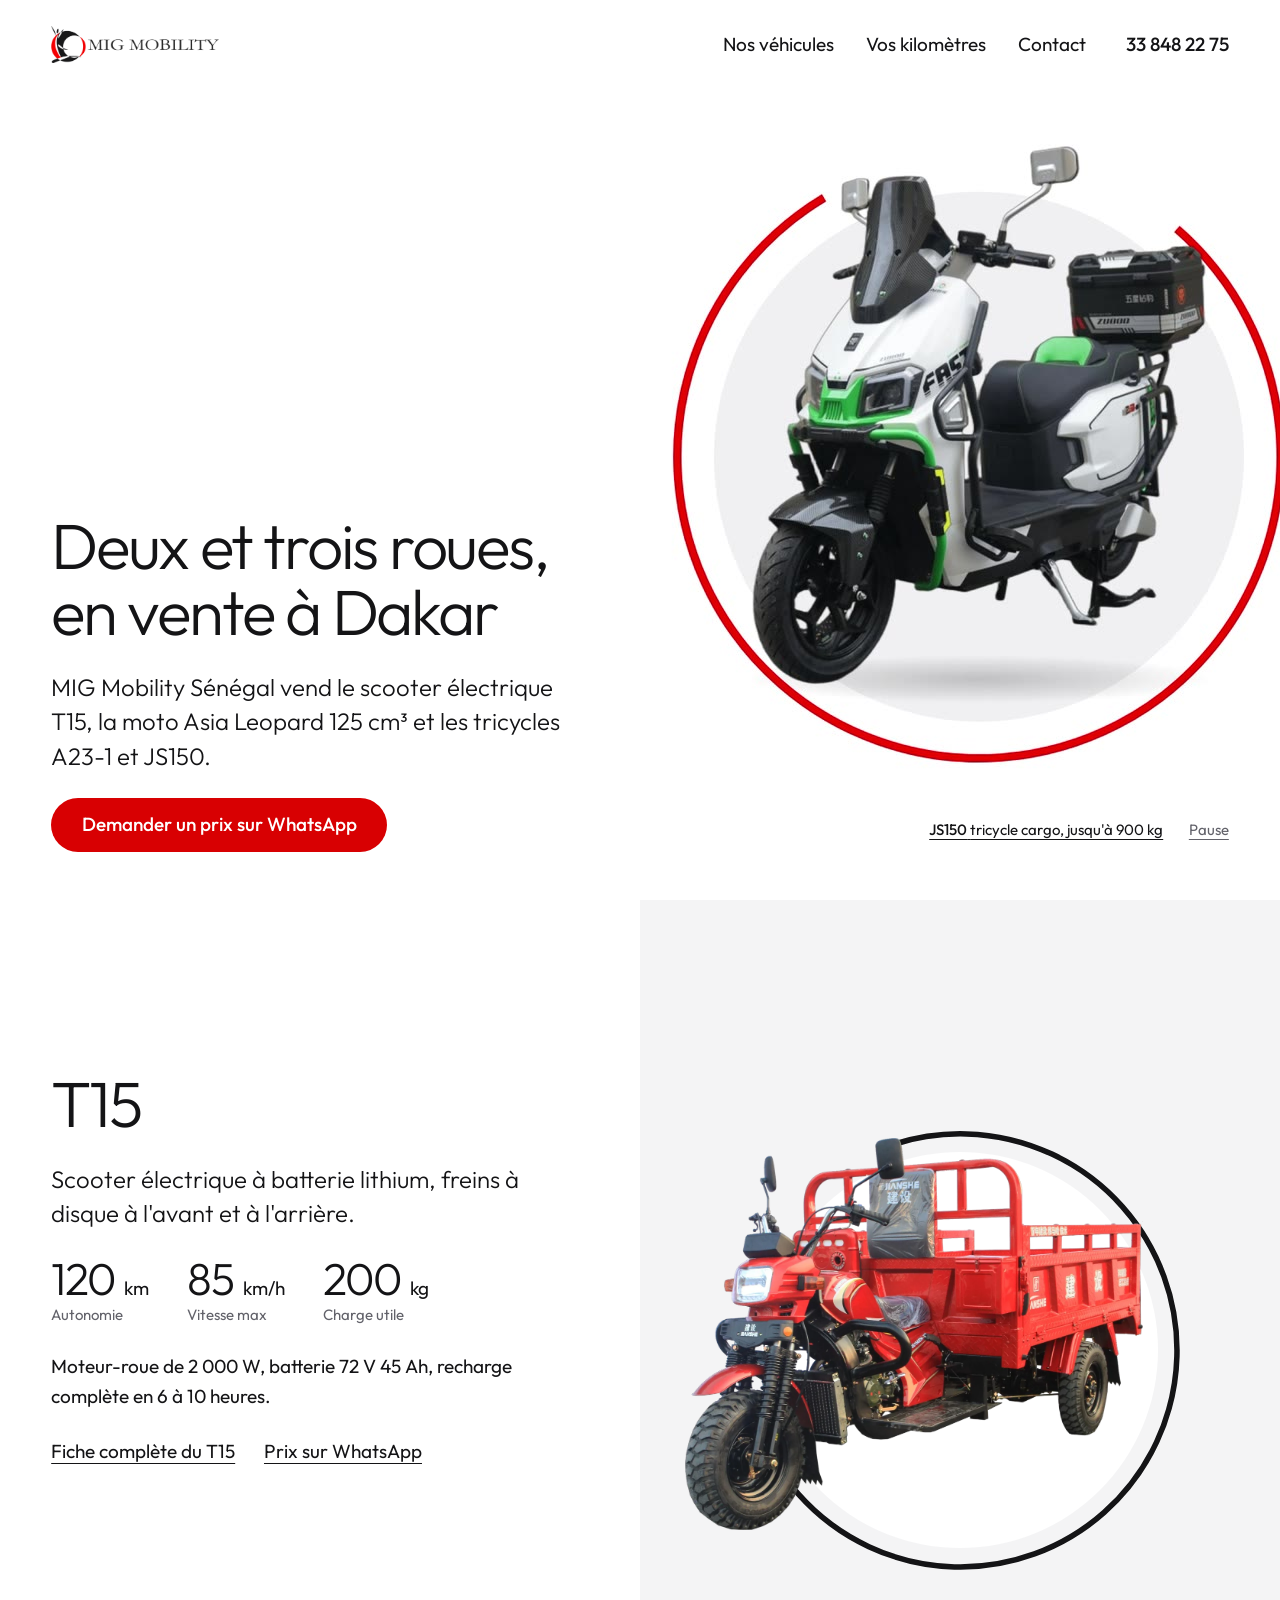
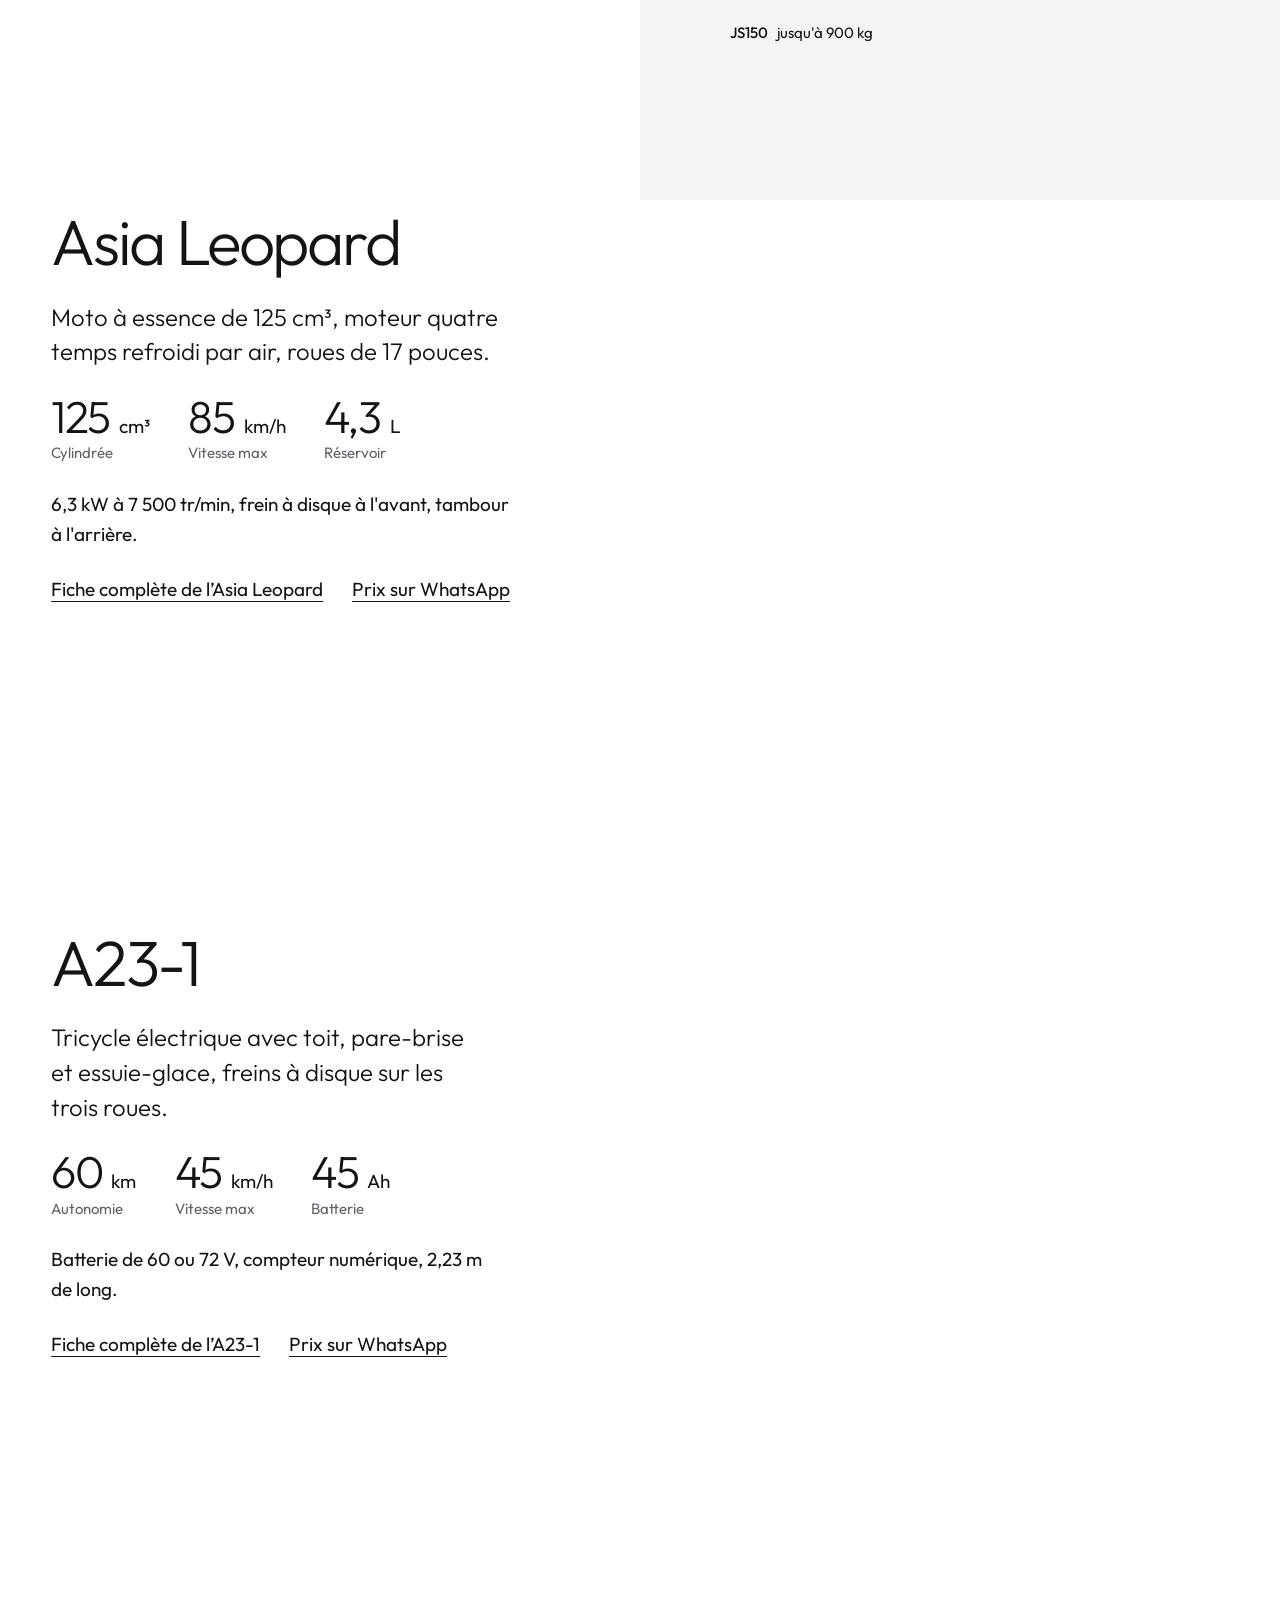
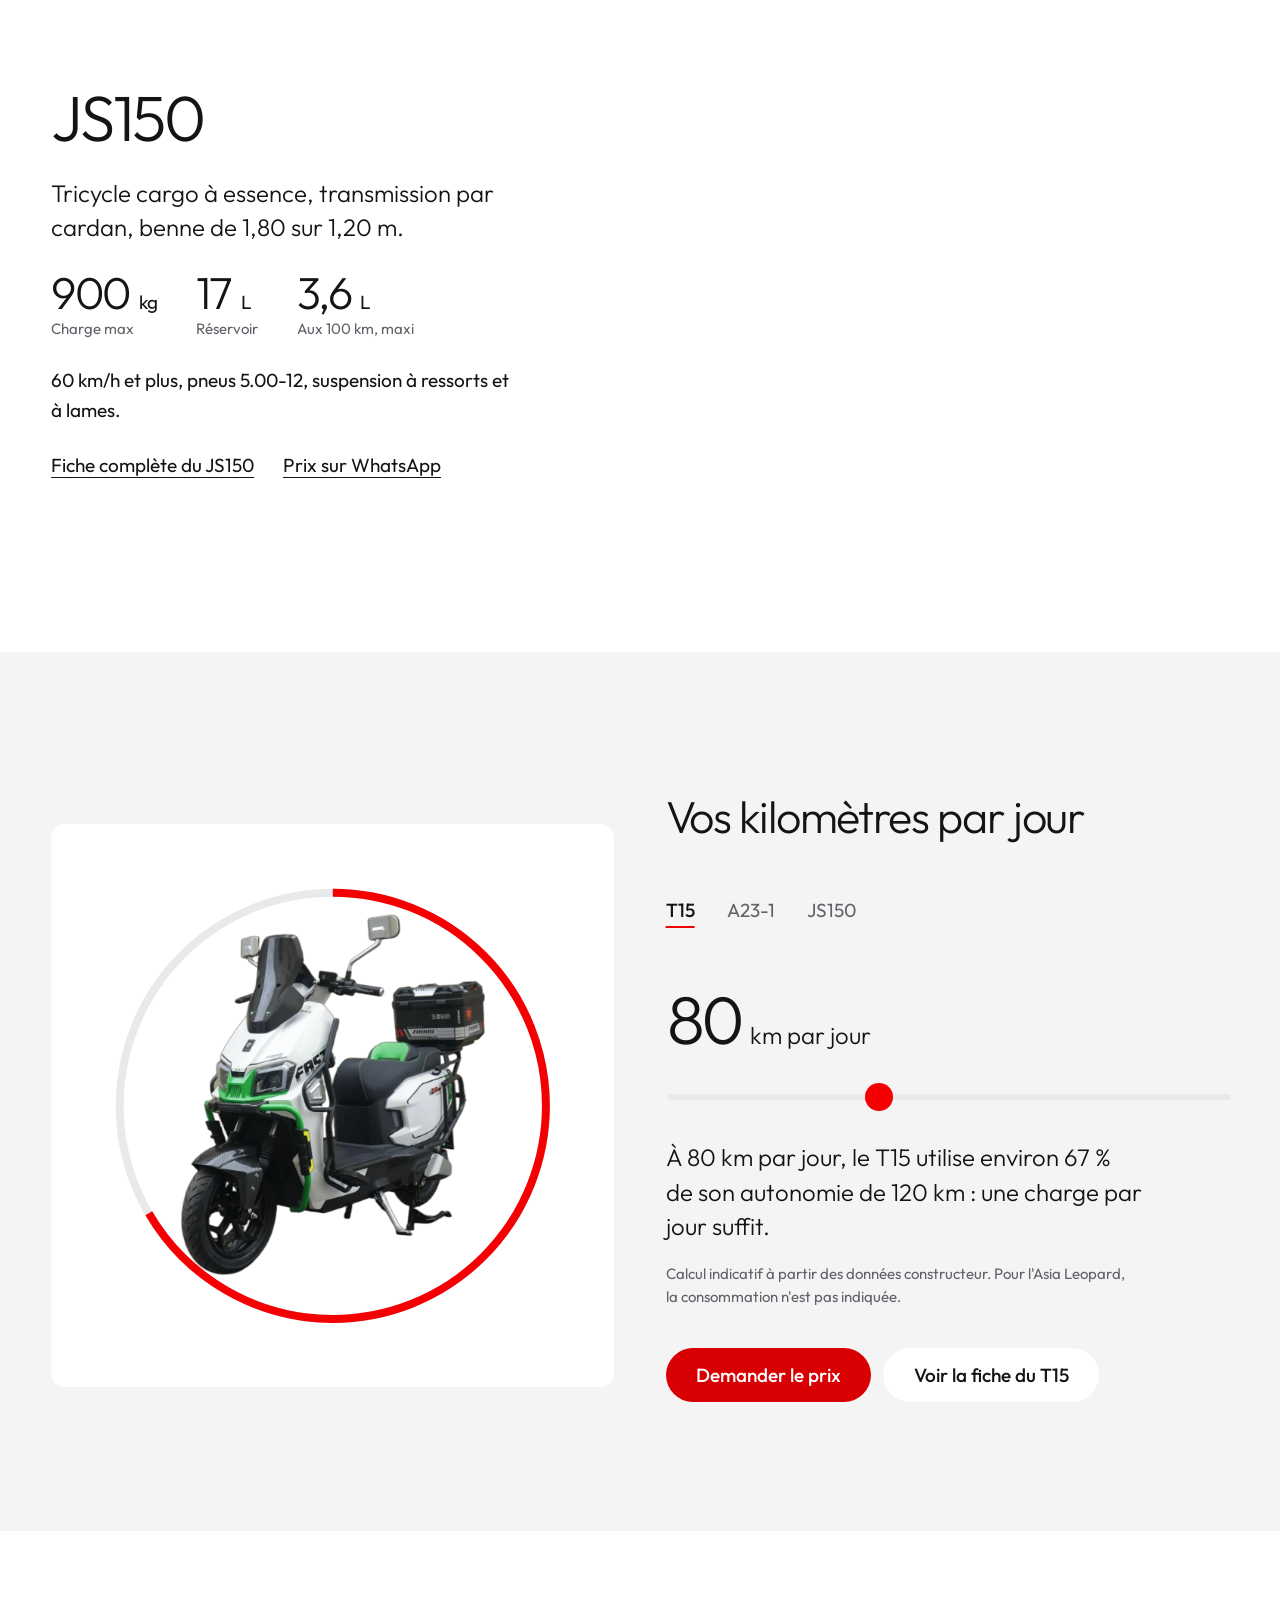
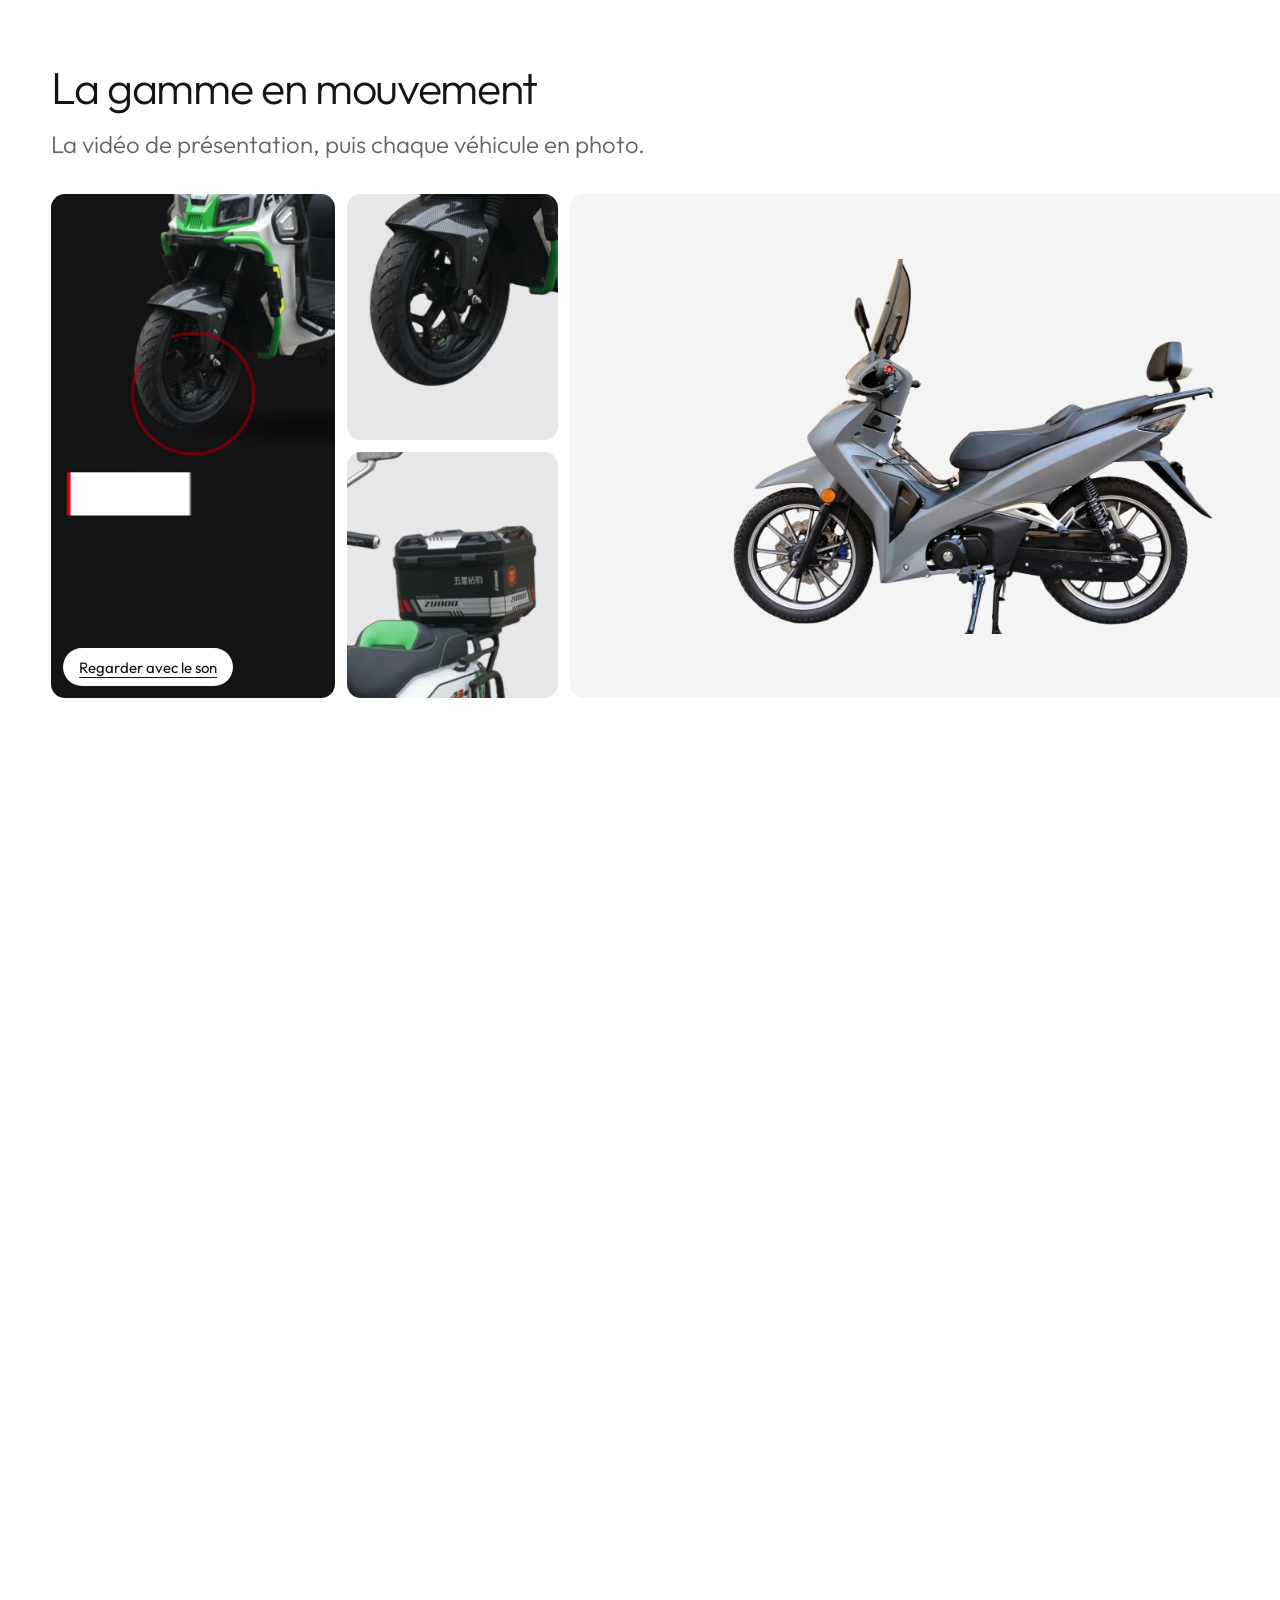
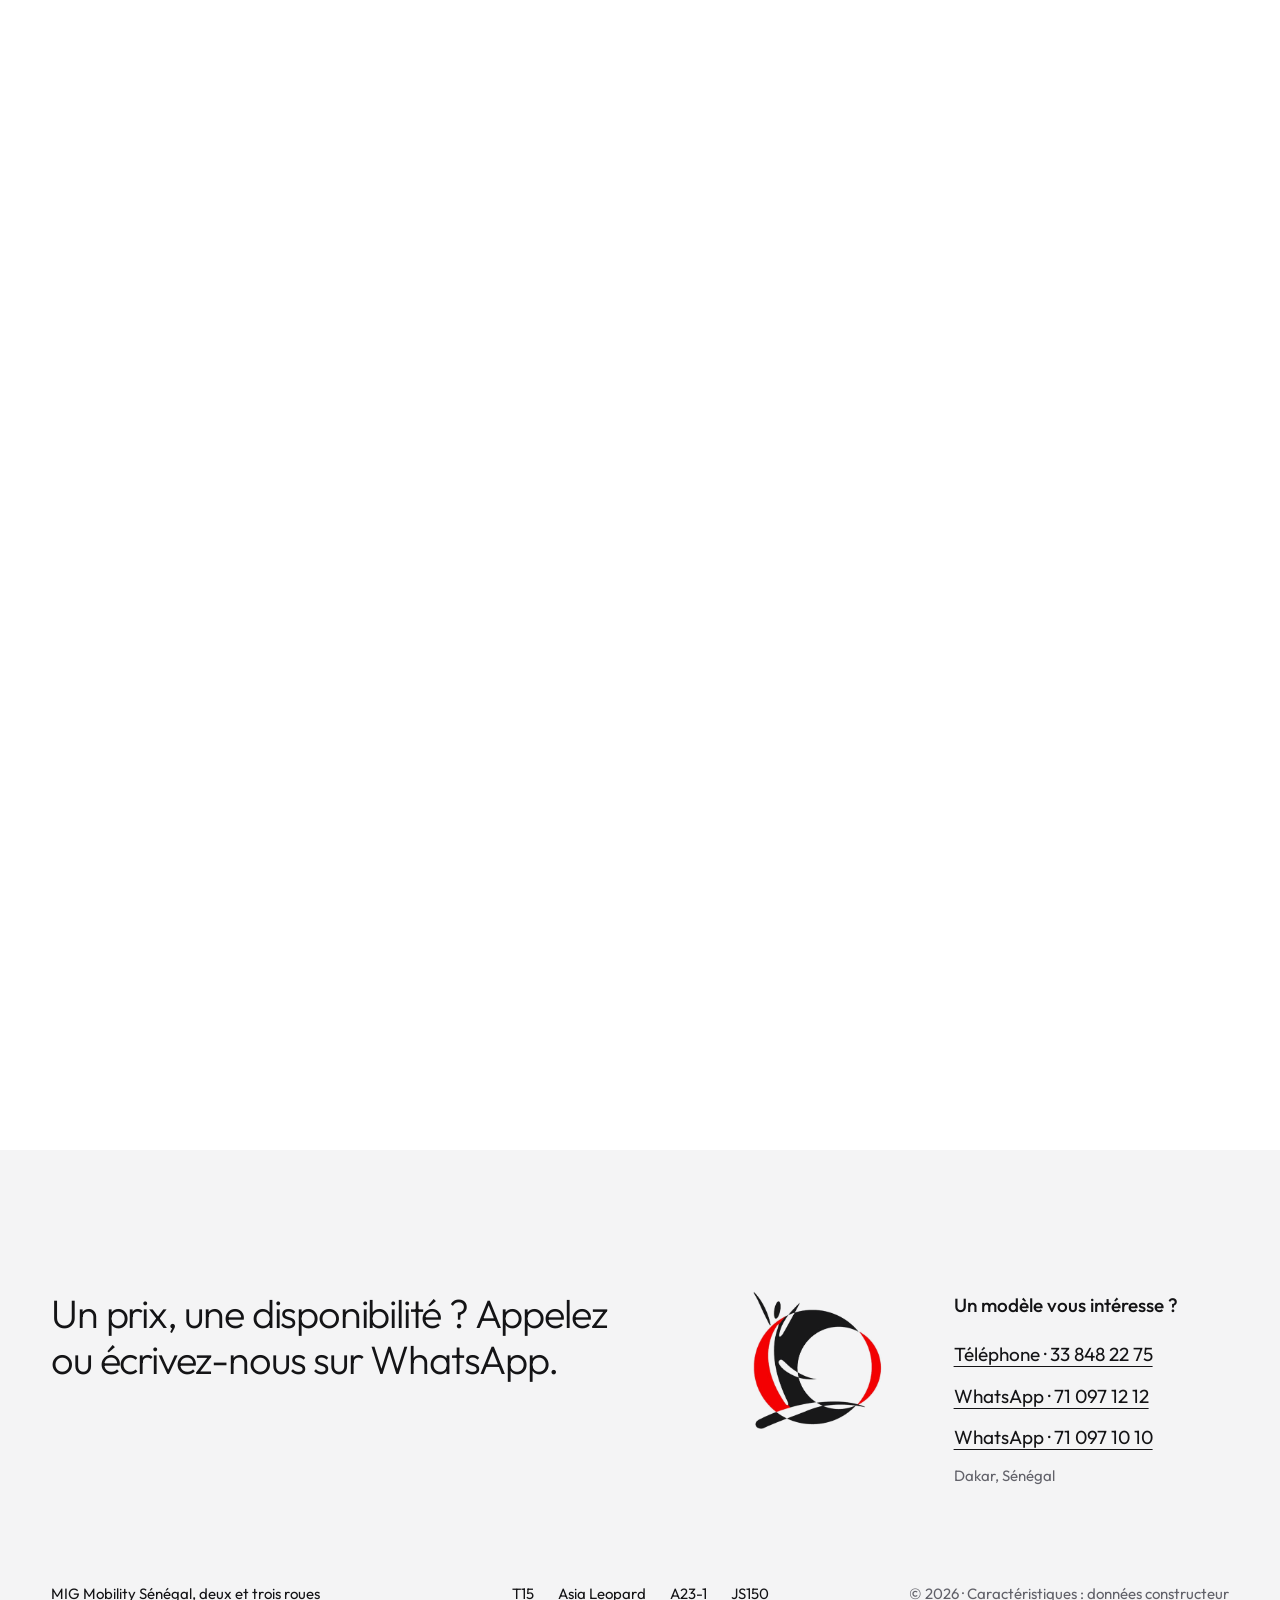
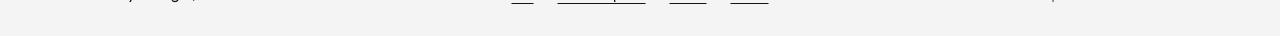
==== commit 5c640e9f: "Add files via upload" ====
--- a/index.html
+++ b/index.html
@@ -13,26 +13,23 @@
 <link rel="icon" href="assets/img/mig-mark.png">
 <link rel="preconnect" href="https://fonts.googleapis.com">
 <link rel="preconnect" href="https://fonts.gstatic.com" crossorigin>
-<link href="https://fonts.googleapis.com/css2?family=STIX+Two+Text:ital,wght@0,400;0,600;1,400;1,600&display=swap" rel="stylesheet">
+<link href="https://fonts.googleapis.com/css2?family=Outfit:wght@200;300;400;500&display=swap" rel="stylesheet">
 <link rel="stylesheet" href="styles.css">
 <link rel="preload" as="image" href="assets/video/hero-landscape.jpg" media="(orientation: landscape)">
-<link rel="preload" as="image" href="assets/video/hero-portrait.jpg" media="(orientation: portrait)">
+<link rel="preload" as="image" href="assets/video/hero-square.jpg" media="(orientation: portrait)">
 <script>document.documentElement.classList.add('js')</script>
 </head>
 <body class="page-home">
 <a class="skip" href="#vehicules">Aller aux véhicules</a>
 
-<header class="bar bar--over">
-  <a class="bar__brand" href="index.html" aria-label="MIG Mobility Sénégal, accueil"><img src="assets/img/mig-logo-white.png" alt="MIG Mobility" width="900" height="201"></a>
+<header class="bar">
+  <a class="bar__brand" href="index.html" aria-label="MIG Mobility Sénégal, accueil"><img src="assets/img/mig-logo.png" alt="MIG Mobility" width="900" height="201"></a>
   <nav class="bar__nav" aria-label="Navigation principale">
-    <a class="link" href="t15.html">T15</a>
-    <a class="link" href="asia-leopard.html">Asia Leopard</a>
-    <a class="link" href="a23-1.html">A23-1</a>
-    <a class="link" href="js150.html">JS150</a>
+    <a class="link" href="#vehicules">Nos véhicules</a>
     <a class="link" href="#kilometres">Vos kilomètres</a>
     <a class="link" href="#contact">Contact</a>
   </nav>
-  <a class="bar__call link" href="tel:+221338482275">Tél. 33 848 22 75</a>
+  <a class="bar__call link" href="tel:+221338482275">33 848 22 75</a>
 </header>
 
 <main id="top">
@@ -40,11 +37,11 @@
   <section class="hero" aria-labelledby="hero-title">
     <div class="hero__media" aria-hidden="true">
       <picture class="hero__still">
-        <source media="(orientation: portrait)" srcset="assets/video/hero-portrait.jpg">
+        <source media="(orientation: portrait)" srcset="assets/video/hero-square.jpg" width="864" height="800">
         <img src="assets/video/hero-landscape.jpg" alt="" width="1600" height="900" fetchpriority="high">
       </picture>
-      <video class="hero__video" muted loop playsinline autoplay preload="auto" poster="assets/video/hero-landscape.jpg" data-poster-portrait="assets/video/hero-portrait.jpg">
-        <source media="(orientation: portrait)" src="assets/video/hero-portrait.mp4" type="video/mp4">
+      <video class="hero__video" muted loop playsinline autoplay preload="auto" poster="assets/video/hero-landscape.jpg" data-poster-portrait="assets/video/hero-square.jpg">
+        <source media="(orientation: portrait)" src="assets/video/hero-square.mp4" type="video/mp4">
         <source src="assets/video/hero-landscape.mp4" type="video/mp4">
       </video>
     </div>
@@ -182,14 +179,14 @@
         <img src="assets/img/detail-t15-frein.webp" alt="Roue avant et disque de frein du T15" width="800" height="1000" loading="lazy">
         <img src="assets/img/detail-t15-topcase.webp" alt="Top case du T15" width="800" height="1000" loading="lazy">
       </div>
-      <a class="mod mod--wide mod--field-black" href="asia-leopard.html"><img src="assets/img/leopard.webp" alt="Moto Asia Leopard 125 cm³ grise, de profil" width="1200" height="937" loading="lazy"></a>
+      <a class="mod mod--wide mod--field" href="asia-leopard.html"><img src="assets/img/leopard.webp" alt="Moto Asia Leopard 125 cm³ grise, de profil" width="1200" height="937" loading="lazy"></a>
       <div class="mod mod--pair">
         <img src="assets/img/detail-leopard-moteur.webp" alt="Moteur 125 cm³ de l'Asia Leopard" width="800" height="1000" loading="lazy">
         <img src="assets/img/detail-a23-parebrise.webp" alt="Pare-brise et essuie-glace de l'A23-1" width="800" height="1000" loading="lazy">
       </div>
-      <a class="mod mod--tall mod--field-red" href="a23-1.html"><img src="assets/img/a23.webp" alt="Tricycle électrique A23-1 avec toit" width="1194" height="1134" loading="lazy"></a>
-      <a class="mod mod--wide mod--field-grey" href="js150.html"><img src="assets/img/js150.webp" alt="Tricycle cargo JS150 rouge avec benne" width="1200" height="1025" loading="lazy"></a>
-      <a class="mod mod--tall mod--field-red" href="t15.html"><img src="assets/img/t15.webp" alt="Scooter électrique T15 blanc et vert" width="804" height="955" loading="lazy"></a>
+      <a class="mod mod--tall mod--field" href="a23-1.html"><img src="assets/img/a23.webp" alt="Tricycle électrique A23-1 avec toit" width="1194" height="1134" loading="lazy"></a>
+      <a class="mod mod--wide mod--field" href="js150.html"><img src="assets/img/js150.webp" alt="Tricycle cargo JS150 rouge avec benne" width="1200" height="1025" loading="lazy"></a>
+      <a class="mod mod--tall mod--field" href="t15.html"><img src="assets/img/t15.webp" alt="Scooter électrique T15 blanc et vert" width="804" height="955" loading="lazy"></a>
     </div>
    </div>
   </section>
@@ -197,7 +194,7 @@
   <!-- ============ Contact ============ -->
   <section class="contact" id="contact" aria-labelledby="contact-title">
     <p class="contact__say">Un prix, une disponibilité&nbsp;? Appelez ou écrivez-nous sur WhatsApp.</p>
-    <img class="contact__pic" src="assets/img/mig-mark-square.webp" alt="Symbole de MIG Mobility" width="480" height="480" loading="lazy">
+    <img class="contact__pic" src="assets/img/mig-mark.png" alt="Symbole de MIG Mobility" width="381" height="400" loading="lazy">
     <div class="contact__links">
       <h2 class="contact__q" id="contact-title">Un modèle vous intéresse ?</h2>
       <a class="link-plain" href="tel:+221338482275">Téléphone · 33 848 22 75</a>
--- a/styles.css
+++ b/styles.css
@@ -1,46 +1,42 @@
-/* MIG Mobility Sénégal · one page
-   Direction: the split stage. The MIG ring is the showroom plate on the right; the catalogue scrolls on the left. */
+/* MIG Mobility Sénégal · home page and vehicle pages
+   White leads. MIG red marks the action and the ring; ink carries the words; a pale grey holds the vehicles.
+   One face, Outfit, the one the brand's flyers and film use. */
 
 :root {
-  --paper: #F4F4F2;
-  --ink: #18181A;
-  --muted: #55555C;
+  --paper: #FFFFFF;
+  --surface: #F4F4F5;         /* the studio plate the vehicles stand on */
+  --surface-2: #E9E9EC;
+  --ink: #141416;
+  --muted: #62626A;
   --accent: #D80002;          /* the action: MIG red, deepened for white text */
   --accent-ink: #FFFFFF;
-  --red: #F40002;             /* MIG red, for whole fields */
-  --black: #18181A;
-  --black-2: #2A2A2E;         /* one tone off the black field */
-  --grey: #E6E6E8;            /* the studio plate */
-  --on-dark: #FFFFFF;
-  --on-dark-muted: #B4B4BA;
-
-  --font: "STIX Two Text", "Times New Roman", serif;
-  --step-small: clamp(0.875rem, 0.85rem + 0.1vw, 0.9375rem);
-  --step-body: clamp(1.125rem, 1.05rem + 0.3vw, 1.3125rem);
-  --step-lead: clamp(1.25rem, 1.1rem + 0.7vw, 1.625rem);
-  --step-head: clamp(2rem, 1.2rem + 1.9vw, 3rem);
-  --step-display: clamp(3rem, 1.6rem + 3.6vw, 5.5rem);
+  --red: #F40002;             /* MIG red, for the ring */
+
+  --font: "Outfit", "Helvetica Neue", Arial, sans-serif;
+  --step-small: clamp(0.875rem, 0.84rem + 0.15vw, 0.9375rem);
+  --step-body: clamp(1.0625rem, 1rem + 0.25vw, 1.1875rem);
+  --step-lead: clamp(1.1875rem, 1.05rem + 0.6vw, 1.5rem);
+  --step-head: clamp(2rem, 1.2rem + 2vw, 3.25rem);
+  --step-display: clamp(2.75rem, 1.5rem + 3.4vw, 5rem);
   --step-hero: clamp(2.5rem, 5vw, 4.75rem);
 
   --margin: clamp(1rem, 2.4vw, 2.5rem);
   --pad: clamp(1.25rem, 4vw, 4.5rem);
   --gutter: clamp(1rem, 2vw, 2rem);
-  --section: clamp(7.5rem, 12vw, 13rem);
-  --radius: 0px;
+  --section: clamp(6.5rem, 11vw, 12rem);
+  --round: 14px;              /* the pictures' corners */
   --plate: min(36vw, 70svh);
 
   --ease-out: cubic-bezier(0.22, 1, 0.36, 1);
   --ease-in-out: cubic-bezier(0.76, 0, 0.24, 1);
   --t-press: 140ms;
   --t-hover: 180ms;
-  --t-ui: 260ms;
-  --t-reveal: 800ms;
 }
 
 /* ---------- reset ---------- */
 *, *::before, *::after { box-sizing: border-box; }
 html { -webkit-text-size-adjust: 100%; text-size-adjust: 100%; }
-body { margin: 0; background: var(--paper); color: var(--ink); font-family: var(--font); font-size: var(--step-body); line-height: 1.45; -webkit-font-smoothing: antialiased; text-rendering: optimizeLegibility; font-kerning: normal; }
+body { margin: 0; background: var(--paper); color: var(--ink); font-family: var(--font); font-size: var(--step-body); font-weight: 400; line-height: 1.55; -webkit-font-smoothing: antialiased; text-rendering: optimizeLegibility; }
 h1, h2, h3, h4, p, figure, ul, dl, dd { margin: 0; }
 ul { padding: 0; list-style: none; }
 img, video, svg { display: block; max-width: 100%; }
@@ -48,6 +44,7 @@
 button, input { font: inherit; color: inherit; }
 button { background: none; border: 0; padding: 0; cursor: pointer; }
 a { color: inherit; }
+b, strong { font-weight: 500; }
 :target { scroll-margin-top: 2rem; }
 ::selection { background: var(--accent); color: var(--accent-ink); }
 :focus-visible { outline: 2px solid var(--accent); outline-offset: 3px; }
@@ -56,56 +53,51 @@
 .skip:focus { top: 1rem; }
 
 /* ---------- type ---------- */
-h1, h2, h3, h4 { font-weight: 400; text-wrap: balance; }
-.head { font-size: var(--step-head); line-height: 1.1; letter-spacing: -0.026em; }
-.display { font-size: var(--step-display); line-height: 1; letter-spacing: -0.03em; font-weight: 400; }
-.lead { font-size: var(--step-lead); line-height: 1.35; }
-.small { font-size: var(--step-small); line-height: 1.45; }
+h1, h2, h3, h4 { font-weight: 300; text-wrap: balance; }
+.head { font-size: var(--step-head); line-height: 1.08; letter-spacing: -0.03em; }
+.display { font-size: var(--step-display); line-height: 1; letter-spacing: -0.035em; font-weight: 300; }
+.lead { font-size: var(--step-lead); line-height: 1.45; font-weight: 300; }
+.small { font-size: var(--step-small); line-height: 1.5; }
 .muted { color: var(--muted); }
-.nums { font-variant-numeric: tabular-nums lining-nums; }
+.nums { font-variant-numeric: tabular-nums; }
 p { text-wrap: pretty; }
 
 /* ---------- controls ---------- */
-.button { display: inline-flex; align-items: center; justify-content: center; min-height: 3.5rem; padding: 0 1.75rem; background: var(--accent); color: var(--accent-ink); border-radius: var(--radius); font-weight: 600; text-decoration: none; transition: transform var(--t-press) var(--ease-out), background-color var(--t-hover) ease; }
+.button { display: inline-flex; align-items: center; justify-content: center; min-height: 3.375rem; padding: 0 1.9rem; border-radius: 999px; background: var(--accent); color: var(--accent-ink); font-weight: 500; text-decoration: none; transition: transform var(--t-press) var(--ease-out), background-color var(--t-hover) ease, color var(--t-hover) ease; }
 .button:active { transform: scale(0.97); }
-.button--light { background: #FFFFFF; color: var(--ink); }
-.link { text-decoration: underline; text-decoration-color: transparent; text-underline-offset: 0.22em; text-decoration-thickness: 0.07em; transition: text-decoration-color var(--t-hover) ease, color var(--t-hover) ease; }
-.link-plain { text-decoration: underline; text-underline-offset: 0.2em; text-decoration-thickness: 0.07em; transition: color var(--t-hover) ease, text-decoration-color var(--t-hover) ease; }
+.button--ink { background: var(--ink); color: #FFFFFF; }
+.link { text-decoration: underline; text-decoration-color: transparent; text-underline-offset: 0.25em; text-decoration-thickness: 1px; transition: text-decoration-color var(--t-hover) ease, color var(--t-hover) ease; }
+.link-plain { text-decoration: underline; text-underline-offset: 0.25em; text-decoration-thickness: 1px; transition: color var(--t-hover) ease, text-decoration-color var(--t-hover) ease; }
 @media (hover: hover) and (pointer: fine) {
-  .button:hover { background: var(--black); }
-  .button--light:hover { background: var(--ink); color: #FFFFFF; }
+  .button:hover { background: var(--ink); }
+  .button--ink:hover { background: var(--accent); }
   .link:hover { text-decoration-color: currentColor; }
   .link-plain:hover { color: var(--accent); }
 }
 
 /* ---------- the bar ---------- */
-.bar { position: absolute; z-index: 10; top: 0; left: 0; right: 0; display: grid; grid-template-columns: 1fr 1fr; align-items: center; padding: 1.75rem var(--pad); }
+.bar { position: absolute; z-index: 10; top: 0; left: 0; right: 0; display: flex; align-items: center; gap: 2.5rem; padding: 1.6rem var(--pad); }
+.bar__brand { display: inline-block; margin-right: auto; }
 .bar__brand img { width: 168px; height: auto; }
-.bar__brand { justify-self: start; display: inline-block; }
-.bar__nav { display: flex; gap: 1.6rem; font-size: var(--step-small); grid-column: 1; grid-row: 2; margin-top: 1rem; }
-.bar__nav { flex-wrap: wrap; }
+.bar__nav { display: flex; gap: 2rem; }
 .bar__nav a { text-decoration-color: transparent; }
-.bar__nav a[aria-current="page"] { font-weight: 600; text-decoration-color: currentColor; }
-.bar--over { color: var(--on-dark); }
-.bar--over :focus-visible { outline-color: var(--on-dark); }
-.bar__call { grid-column: 2; grid-row: 1; justify-self: end; color: var(--on-dark); font-size: var(--step-small); }
-.bar__call:focus-visible { outline-color: var(--on-dark); }
+.bar__call { font-weight: 500; }
 
 /* ---------- the film (home) ---------- */
-.hero { position: relative; min-height: 100svh; display: flex; flex-direction: column; justify-content: flex-end; padding: 11rem var(--pad) 3rem; background: var(--black); color: var(--on-dark); overflow: clip; }
+.hero { position: relative; min-height: 100svh; display: flex; flex-direction: column; justify-content: flex-end; padding: 10rem var(--pad) 3rem; background: var(--paper); overflow: clip; }
 .hero__media, .hero__still { position: absolute; inset: 0; }
 .hero__still img, .hero__video { position: absolute; inset: 0; width: 100%; height: 100%; object-fit: cover; object-position: 30% 50%; }
 .hero__text { position: relative; display: flex; flex-direction: column; align-items: flex-start; gap: 1.5rem; max-width: 42vw; }
-.hero h1 { font-size: var(--step-hero); line-height: 1.04; letter-spacing: -0.03em; }
+.hero h1 { font-size: var(--step-hero); line-height: 1.04; letter-spacing: -0.035em; }
 .hero__lead { max-width: 34ch; }
 .hero__now { position: absolute; right: var(--pad); bottom: 3rem; display: flex; align-items: baseline; gap: 1.6rem; font-size: var(--step-small); }
-.hero__now b { font-weight: 600; }
-.hero__toggle { min-height: 2.75rem; color: var(--on-dark-muted); text-decoration: underline; text-underline-offset: 0.2em; }
-.hero__toggle:focus-visible, .hero .button:focus-visible, .hero__now-link:focus-visible { outline-color: var(--on-dark); }
-@media (hover: hover) and (pointer: fine) { .hero__toggle:hover, .hero__now-link:hover { color: var(--on-dark); } .hero .button:hover { background: #FFFFFF; color: var(--ink); } }
+.hero__toggle { min-height: 2.75rem; color: var(--muted); text-decoration: underline; text-underline-offset: 0.25em; text-decoration-thickness: 1px; }
+@media (hover: hover) and (pointer: fine) { .hero__toggle:hover { color: var(--ink); } }
+/* upright screens: the film above, the words under it, never on top of a vehicle */
 @media (orientation: portrait) {
-  .hero { padding: 9rem var(--margin) 2rem; }
-  .hero__still img, .hero__video { object-position: 50% 50%; }
+  .hero { min-height: 0; padding: 0 var(--margin) 2.5rem; }
+  .hero__media { position: relative; inset: auto; height: min(calc(100vw * 1000 / 1080), 50svh); margin: 0 calc(var(--margin) * -1) 1.5rem; }
+  .hero__still img, .hero__video { object-fit: contain; object-position: 50% 50%; }
   .hero__text { max-width: none; }
   .hero__now { position: relative; right: auto; bottom: auto; margin-top: 1.25rem; justify-content: space-between; }
 }
@@ -114,9 +106,8 @@
 .showroom { display: grid; grid-template-columns: 1fr 1fr; align-items: start; }
 .showroom__read { padding-inline: var(--pad); }
 .entry { min-height: 82svh; display: flex; flex-direction: column; justify-content: center; gap: 1.6rem; padding-block: 9svh; }
-.entry h2 { font-size: var(--step-hero); line-height: 1; letter-spacing: -0.03em; }
-.facts .display { font-size: var(--step-head); }
-.entry__what { font-size: var(--step-lead); line-height: 1.35; max-width: 30ch; }
+.entry h2 { font-size: var(--step-hero); line-height: 1; letter-spacing: -0.035em; }
+.entry__what { font-size: var(--step-lead); font-weight: 300; line-height: 1.45; max-width: 30ch; }
 .entry__more { max-width: 40ch; }
 .entry__links { display: flex; flex-wrap: wrap; gap: 0.6rem 1.8rem; }
 .entry__pic { display: none; }
@@ -124,30 +115,28 @@
 .facts > div { display: flex; flex-direction: column-reverse; }
 .facts dt { font-size: var(--step-small); color: var(--muted); }
 .facts dd { white-space: nowrap; }
-.facts b { font-weight: 400; margin-right: 0.12em; }
-
-.showroom__stage { --field: var(--red); --disc: #FFFFFF; --ring: var(--black); position: sticky; top: 0; height: 100svh; background: var(--field); transition: background-color 700ms var(--ease-in-out); display: grid; place-items: center; overflow: hidden; }
-.showroom__stage[data-active="leopard"], .showroom__stage[data-active="js150"] { --field: var(--black); --disc: #EDEDEF; --ring: var(--red); }
+.facts .display { font-size: var(--step-head); margin-right: 0.12em; }
+
+.showroom__stage { --disc: #FFFFFF; --ring: var(--red); position: sticky; top: 0; height: 100svh; background: var(--surface); display: grid; place-items: center; overflow: hidden; }
+.showroom__stage[data-active="leopard"], .showroom__stage[data-active="js150"] { --ring: var(--ink); }
 .plate { position: relative; width: var(--plate); aspect-ratio: 1; }
-.plate__disc { position: absolute; inset: 7%; border-radius: 50%; background: var(--disc); transition: background-color 700ms var(--ease-in-out); }
+.plate__disc { position: absolute; inset: 7%; border-radius: 50%; background: var(--disc); }
 .plate__ring { position: absolute; inset: 0; width: 100%; height: 100%; transform: rotate(var(--turn, -20deg)); transition: transform 900ms var(--ease-out); }
-.plate__ring circle { fill: none; stroke: var(--ring); stroke-width: 1.8; stroke-dasharray: 238 57; stroke-linecap: butt; transition: stroke 700ms var(--ease-in-out); }
+.plate__ring circle { fill: none; stroke: var(--ring); stroke-width: 1.2; stroke-dasharray: 238 57; transition: stroke 700ms var(--ease-in-out); }
 .plate__car { position: absolute; left: -10%; right: -10%; top: 4%; bottom: 11%; width: 120%; height: 85%; object-fit: contain; object-position: center bottom; opacity: 0; transform: translateX(var(--from, 16%)); transition: opacity 500ms ease, transform 800ms var(--ease-out); }
 .plate__car.is-on { opacity: 1; transform: none; }
-.stage__caption { position: absolute; left: 50%; bottom: max(2.5rem, calc(50svh - var(--plate) / 2 - 4rem)); transform: translateX(calc(var(--plate) / -2)); color: var(--on-dark); display: flex; gap: 0.6rem; }
-.stage__caption b { font-weight: 600; }
+.stage__caption { position: absolute; left: 50%; bottom: max(2.5rem, calc(50svh - var(--plate) / 2 - 4rem)); transform: translateX(calc(var(--plate) / -2)); display: flex; gap: 0.6rem; }
 
 /* ---------- a vehicle's page ---------- */
 .vhero { display: grid; grid-template-columns: 1fr 1fr; min-height: 100svh; }
 .vhero__read { display: flex; flex-direction: column; justify-content: flex-end; align-items: flex-start; gap: 1.5rem; padding: 10rem var(--pad) 3rem; }
-.vhero__name { font-size: clamp(3.25rem, 7vw, 8rem); line-height: 0.95; letter-spacing: -0.035em; }
+.vhero__name { font-size: clamp(3.25rem, 7vw, 8rem); line-height: 0.95; letter-spacing: -0.04em; font-weight: 200; }
 .vhero__lead { max-width: 30ch; }
 .vhero__more { max-width: 40ch; }
 .vhero__act { display: flex; flex-wrap: wrap; align-items: center; gap: 1rem 2rem; margin-top: 0.5rem; }
 .vhero__links { display: flex; flex-wrap: wrap; gap: 0.6rem 1.8rem; }
-.vhero__stage { --field: var(--red); --disc: #FFFFFF; --ring: var(--black); position: relative; display: grid; place-items: center; background: var(--field); overflow: clip; }
-.vhero[data-field="black"] .vhero__stage { --field: var(--black); --disc: #EDEDEF; --ring: var(--red); }
-.vhero .plate__ring { --turn: -20deg; }
+.vhero__stage { --disc: #FFFFFF; --ring: var(--red); position: relative; display: grid; place-items: center; background: var(--surface); overflow: clip; }
+.vhero[data-field="black"] .vhero__stage { --ring: var(--ink); }
 @media (prefers-reduced-motion: no-preference) {
   .js .vhero .plate__car { animation: car-in 1100ms var(--ease-out) 150ms both; }
   .js .vhero .plate__ring { animation: ring-in 1400ms var(--ease-out) both; }
@@ -155,117 +144,109 @@
 @keyframes car-in { from { opacity: 0; transform: translateX(18%); } }
 @keyframes ring-in { from { transform: rotate(-120deg); } }
 
-.vsheet { --field: var(--accent); display: grid; grid-template-columns: repeat(12, minmax(0, 1fr)); column-gap: var(--gutter); align-items: start; padding: var(--section) var(--pad); background: var(--field); color: var(--on-dark); }
-.vsheet[data-field="black"] { --field: var(--black); }
+.vsheet { display: grid; grid-template-columns: repeat(12, minmax(0, 1fr)); column-gap: var(--gutter); align-items: start; padding: var(--section) var(--pad); background: var(--surface); }
 .vsheet__head { grid-column: 1 / span 5; position: sticky; top: 14vh; display: grid; justify-items: start; gap: 1.5rem; }
 .vsheet__head .lead { max-width: 30ch; }
 .vsheet .sheet { grid-column: 7 / span 6; }
 .sheet__kind { text-align: center; color: var(--muted); margin: -1.75rem 0 2.25rem; }
-.vsheet .button--light:focus-visible { outline-color: var(--on-dark); }
 
 .vdetails { padding: var(--section) var(--pad); }
 .vdetails > h2 { margin-bottom: 3rem; }
 .vdetails__row { display: grid; grid-template-columns: repeat(3, minmax(0, 1fr)); gap: var(--gutter); align-items: start; }
 .vdetail { margin: 0; }
-.vdetail__pic { aspect-ratio: 9 / 16; max-height: 80svh; width: 100%; background: var(--grey); overflow: clip; }
+.vdetail__pic { aspect-ratio: 9 / 16; max-height: 80svh; width: 100%; border-radius: var(--round); background: var(--surface); overflow: clip; }
 .vdetail__pic img, .vdetail__pic video { width: 100%; height: 100%; object-fit: cover; }
-.vdetail--film .vdetail__pic { background: var(--black); }
+.vdetail--film .vdetail__pic { background: var(--ink); }
 .vdetail:not(.vdetail--film) .vdetail__pic { aspect-ratio: 4 / 5; }
-.vdetail__pic--field { background: var(--red); }
-.vdetail__pic--field[data-field="black"] { background: var(--black); }
 .vdetail__pic--field img { object-fit: contain; padding: 9%; }
 .vdetail figcaption { display: grid; gap: 0.5rem; margin-top: 1.25rem; max-width: 38ch; }
-.vdetail__title { font-size: var(--step-lead); font-weight: 600; line-height: 1.25; }
+.vdetail__title { font-size: var(--step-lead); font-weight: 500; line-height: 1.3; letter-spacing: -0.01em; }
 
 .others { padding: 0 var(--pad) var(--section); }
 .others > h2 { margin-bottom: 2.5rem; }
 .others__row { display: grid; grid-template-columns: repeat(3, minmax(0, 1fr)); gap: var(--gutter); }
 .other { display: grid; gap: 0.35rem; text-decoration: none; }
-.other__pic { --field: var(--red); position: relative; display: block; aspect-ratio: 4 / 3; margin-bottom: 0.9rem; background: var(--field); overflow: clip; }
-.other__pic[data-field="black"] { --field: var(--black); }
+.other__pic { position: relative; display: block; aspect-ratio: 4 / 3; margin-bottom: 0.9rem; border-radius: var(--round); background: var(--surface); overflow: clip; }
 .other__pic img { position: absolute; inset: 9%; width: 82%; height: 82%; object-fit: contain; transition: transform 600ms var(--ease-out); }
-.other__name { font-size: var(--step-lead); font-weight: 600; text-decoration: underline; text-decoration-color: transparent; text-underline-offset: 0.2em; text-decoration-thickness: 0.07em; transition: text-decoration-color var(--t-hover) ease; }
+.other__name { font-size: var(--step-lead); font-weight: 500; text-decoration: underline; text-decoration-color: transparent; text-underline-offset: 0.25em; text-decoration-thickness: 1px; transition: text-decoration-color var(--t-hover) ease; }
 .other__kind { color: var(--muted); }
 @media (hover: hover) and (pointer: fine) { .other:hover .other__name { text-decoration-color: currentColor; } .other:hover .other__pic img { transform: scale(1.04); } }
 
 /* ---------- your kilometres ---------- */
-.km { background: var(--black); color: var(--on-dark); display: grid; grid-template-columns: 1fr 1fr; grid-template-rows: auto 1fr; grid-template-areas: "plate head" "plate side"; gap: 2rem var(--pad); min-height: 88svh; padding: var(--section) var(--margin) calc(var(--section) * 0.75); align-items: center; }
+.km { display: grid; grid-template-columns: 1fr 1fr; grid-template-rows: auto 1fr; grid-template-areas: "plate head" "plate side"; gap: 2rem var(--pad); min-height: 88svh; padding: var(--section) var(--pad) calc(var(--section) * 0.8); align-items: center; background: var(--surface); }
 .km__title { grid-area: head; align-self: end; }
-.km__plate { grid-area: plate; position: relative; aspect-ratio: 1; width: 100%; max-width: 78svh; justify-self: center; background: var(--grey); }
+.km__plate { grid-area: plate; position: relative; aspect-ratio: 1; width: 100%; max-width: 78svh; justify-self: center; border-radius: var(--round); background: var(--paper); }
 .km__ring { position: absolute; inset: 6%; width: 88%; height: 88%; transform: rotate(-90deg); }
-.km__track, .km__fill { fill: none; stroke-width: 2.4; }
-.km__track { stroke: #CFCFD4; }
+.km__track, .km__fill { fill: none; stroke-width: 1.6; }
+.km__track { stroke: var(--surface-2); }
 .km__fill { stroke: var(--red); stroke-dasharray: var(--fill, 67) 100; transition: stroke-dasharray 500ms var(--ease-out); }
-.km__fill.is-over { stroke: var(--black); }
+.km__fill.is-over { stroke: var(--ink); }
 .km__car { position: absolute; left: 12%; right: 12%; top: 16%; bottom: 20%; width: 76%; height: 64%; object-fit: contain; object-position: center bottom; opacity: 0; transition: opacity 400ms ease, transform 600ms var(--ease-out); transform: scale(0.96); }
 .km__car.is-on { opacity: 1; transform: none; }
 .km__side { grid-area: side; display: flex; flex-direction: column; justify-content: space-between; gap: 2.5rem; align-self: stretch; padding-block: 1rem; max-width: 40rem; }
-.km__tabs { display: flex; gap: 2rem; font-size: var(--step-body); }
-.km__tabs button { color: var(--on-dark-muted); min-height: 2.75rem; transition: color var(--t-hover) ease; }
-.km__tabs button[aria-selected="true"] { color: var(--on-dark); font-weight: 600; text-decoration: underline; text-underline-offset: 0.35em; text-decoration-thickness: 2px; text-decoration-color: var(--red); }
-.km__tabs button:focus-visible, .km__range:focus-visible, .cell:focus-visible { outline-color: var(--on-dark); }
-@media (hover: hover) and (pointer: fine) { .km__tabs button:hover { color: var(--on-dark); } }
+.km__tabs { display: flex; gap: 2rem; }
+.km__tabs button { color: var(--muted); min-height: 2.75rem; transition: color var(--t-hover) ease; }
+.km__tabs button[aria-selected="true"] { color: var(--ink); font-weight: 500; text-decoration: underline; text-underline-offset: 0.45em; text-decoration-thickness: 2px; text-decoration-color: var(--red); }
+@media (hover: hover) and (pointer: fine) { .km__tabs button:hover { color: var(--ink); } }
 .km__body { display: grid; gap: 1.2rem; }
 .km__read { display: flex; align-items: baseline; gap: 0.55rem; margin-top: 0.8rem; }
 .km__range { -webkit-appearance: none; appearance: none; width: 100%; height: 2.75rem; background: transparent; cursor: pointer; touch-action: pan-y; }
-.km__range::-webkit-slider-runnable-track { height: 10px; background: var(--black-2); }
-.km__range::-moz-range-track { height: 10px; background: var(--black-2); }
-.km__range::-webkit-slider-thumb { -webkit-appearance: none; width: 30px; height: 30px; margin-top: -10px; border-radius: 50%; background: var(--red); border: 0; transition: transform var(--t-press) var(--ease-out); }
-.km__range::-moz-range-thumb { width: 30px; height: 30px; border-radius: 50%; background: var(--red); border: 0; }
+.km__range::-webkit-slider-runnable-track { height: 6px; border-radius: 3px; background: var(--surface-2); }
+.km__range::-moz-range-track { height: 6px; border-radius: 3px; background: var(--surface-2); }
+.km__range::-webkit-slider-thumb { -webkit-appearance: none; width: 28px; height: 28px; margin-top: -11px; border-radius: 50%; background: var(--red); border: 0; transition: transform var(--t-press) var(--ease-out); }
+.km__range::-moz-range-thumb { width: 28px; height: 28px; border-radius: 50%; background: var(--red); border: 0; }
 .km__range:active::-webkit-slider-thumb { transform: scale(1.15); }
 .km__result { max-width: 32ch; }
-.km__note { color: var(--on-dark-muted); max-width: 46ch; }
+.km__note { color: var(--muted); max-width: 46ch; }
 .km__table { border-collapse: collapse; font-size: var(--step-small); }
-.km__table th, .km__table td { padding: 0.4rem 0.8rem 0.4rem 0; text-align: left; border-bottom: 1px solid var(--black-2); }
-.km__cells { display: grid; grid-template-columns: 1fr 1fr; }
-.cell { display: flex; align-items: center; padding: 0 1.4rem; min-height: 4.5rem; background: var(--black-2); color: var(--on-dark); text-decoration: none; font-weight: 600; transition: background-color var(--t-hover) ease, transform var(--t-press) var(--ease-out); }
-.cell--action { background: var(--accent); }
-.cell:active { transform: scale(0.98); }
-@media (hover: hover) and (pointer: fine) { .cell:hover { background: #3A3A40; } .cell--action:hover { background: var(--red); } }
-
+.km__table th, .km__table td { padding: 0.4rem 0.8rem 0.4rem 0; text-align: left; }
+.km__cells { display: flex; flex-wrap: wrap; gap: 0.75rem; }
+.cell { display: inline-flex; align-items: center; justify-content: center; min-height: 3.375rem; padding: 0 1.9rem; border-radius: 999px; background: var(--paper); color: var(--ink); text-decoration: none; font-weight: 500; transition: background-color var(--t-hover) ease, color var(--t-hover) ease, transform var(--t-press) var(--ease-out); }
+.cell--action { background: var(--accent); color: var(--accent-ink); }
+.cell:active { transform: scale(0.97); }
+@media (hover: hover) and (pointer: fine) { .cell:hover { background: var(--ink); color: #FFFFFF; } }
+
+/* ---------- the printed sheet ---------- */
 .sheet { background: #FFFFFF; color: var(--ink); padding: 3.5rem clamp(1.25rem, 3vw, 3rem) 3.25rem; clip-path: polygon(0.000% 9px, 2.778% 0px, 5.556% 9px, 8.333% 0px, 11.111% 9px, 13.889% 0px, 16.667% 9px, 19.444% 0px, 22.222% 9px, 25.000% 0px, 27.778% 9px, 30.556% 0px, 33.333% 9px, 36.111% 0px, 38.889% 9px, 41.667% 0px, 44.444% 9px, 47.222% 0px, 50.000% 9px, 52.778% 0px, 55.556% 9px, 58.333% 0px, 61.111% 9px, 63.889% 0px, 66.667% 9px, 69.444% 0px, 72.222% 9px, 75.000% 0px, 77.778% 9px, 80.556% 0px, 83.333% 9px, 86.111% 0px, 88.889% 9px, 91.667% 0px, 94.444% 9px, 97.222% 0px, 100.000% 9px, 100.000% calc(100% - 9px), 97.222% calc(100% - 0px), 94.444% calc(100% - 9px), 91.667% calc(100% - 0px), 88.889% calc(100% - 9px), 86.111% calc(100% - 0px), 83.333% calc(100% - 9px), 80.556% calc(100% - 0px), 77.778% calc(100% - 9px), 75.000% calc(100% - 0px), 72.222% calc(100% - 9px), 69.444% calc(100% - 0px), 66.667% calc(100% - 9px), 63.889% calc(100% - 0px), 61.111% calc(100% - 9px), 58.333% calc(100% - 0px), 55.556% calc(100% - 9px), 52.778% calc(100% - 0px), 50.000% calc(100% - 9px), 47.222% calc(100% - 0px), 44.444% calc(100% - 9px), 41.667% calc(100% - 0px), 38.889% calc(100% - 9px), 36.111% calc(100% - 0px), 33.333% calc(100% - 9px), 30.556% calc(100% - 0px), 27.778% calc(100% - 9px), 25.000% calc(100% - 0px), 22.222% calc(100% - 9px), 19.444% calc(100% - 0px), 16.667% calc(100% - 9px), 13.889% calc(100% - 0px), 11.111% calc(100% - 9px), 8.333% calc(100% - 0px), 5.556% calc(100% - 9px), 2.778% calc(100% - 0px), 0.000% calc(100% - 9px)); }
-.sheet__title { font-size: var(--step-head); line-height: 1.1; letter-spacing: -0.026em; text-align: center; margin-bottom: 2.5rem; }
+.sheet__title { font-size: var(--step-head); line-height: 1.1; letter-spacing: -0.03em; text-align: center; margin-bottom: 2.5rem; }
 .menu { width: 100%; border-collapse: collapse; }
 .menu tr { display: flex; align-items: baseline; gap: 0.5rem; padding-block: 0.32rem; }
-.menu tr::after { content: ""; order: 2; flex: 1 1 1.5rem; min-width: 1.5rem; border-bottom: 4px dotted #C9C9CE; transform: translateY(-0.28em); }
-.menu th { order: 1; font-weight: 400; text-align: left; white-space: nowrap; }
-.menu td { order: 3; text-align: right; max-width: 62%; }
-
+.menu tr::after { content: ""; order: 2; flex: 1 1 1.5rem; min-width: 1.5rem; border-bottom: 3px dotted #CDCDD2; transform: translateY(-0.3em); }
+.menu th { order: 1; font-weight: 400; color: var(--muted); text-align: left; white-space: nowrap; }
+.menu td { order: 3; text-align: right; max-width: 62%; font-weight: 500; }
 
 /* ---------- the reel ---------- */
-.reel { background: var(--black); color: var(--on-dark); padding: var(--section) 0 calc(var(--section) * 0.75); }
-.reel__head { display: grid; gap: 0.9rem; padding-inline: 6vw var(--margin); margin-bottom: 2.5rem; }
-.reel__count { color: var(--on-dark-muted); max-width: 40ch; }
-.reel__row { display: flex; gap: 12px; height: 68svh; overflow-x: auto; scroll-snap-type: x proximity; padding-inline: 6vw; scrollbar-width: none; cursor: grab; overscroll-behavior-x: contain; }
+.reel { padding: var(--section) 0 calc(var(--section) * 0.75); }
+.reel__head { display: grid; gap: 0.9rem; padding-inline: var(--pad); margin-bottom: 2.5rem; }
+.reel__count { color: var(--muted); max-width: 40ch; }
+.reel__row { display: flex; gap: 12px; height: 68svh; overflow-x: auto; scroll-snap-type: x proximity; padding-inline: var(--pad); scroll-padding-inline: var(--pad); scrollbar-width: none; cursor: grab; overscroll-behavior-x: contain; }
 .reel__row::-webkit-scrollbar { display: none; }
 .reel__row.is-dragging { cursor: grabbing; scroll-snap-type: none; }
-.reel__row:focus-visible { outline-color: var(--on-dark); outline-offset: -4px; }
-.mod { flex: none; height: 100%; scroll-snap-align: start; position: relative; margin: 0; }
+.reel__row:focus-visible { outline-offset: -4px; }
+.mod { flex: none; height: 100%; scroll-snap-align: start; position: relative; margin: 0; border-radius: var(--round); overflow: clip; }
 .mod img, .mod video { width: 100%; height: 100%; object-fit: cover; user-select: none; -webkit-user-drag: none; }
 .mod--tall { aspect-ratio: 3 / 4; }
-.mod--video { aspect-ratio: 9 / 16; background: var(--black-2); }
+.mod--video { aspect-ratio: 9 / 16; background: var(--ink); }
 .mod--wide { aspect-ratio: 16 / 10; }
-.mod--pair { display: grid; grid-template-rows: 1fr 1fr; gap: 12px; aspect-ratio: 0.42; }
-.mod--pair img { min-height: 0; }
-.mod--field-red { background: var(--red); }
-.mod--field-black { background: var(--black-2); }
-.mod--field-grey { background: var(--grey); }
-.mod--field-red img, .mod--field-black img, .mod--field-grey img { object-fit: contain; padding: 8%; }
+.mod--pair { display: grid; grid-template-rows: 1fr 1fr; gap: 12px; aspect-ratio: 0.42; border-radius: 0; }
+.mod--pair img { min-height: 0; border-radius: var(--round); }
+.mod--field { background: var(--surface); }
+.mod--field img { object-fit: contain; padding: 8%; }
 .reel.is-pinned { padding-block: 0; }
 .reel.is-pinned .reel__stage { position: sticky; top: 0; height: 100svh; display: flex; flex-direction: column; justify-content: center; overflow: clip; }
 .reel.is-pinned .reel__head { margin-bottom: 2rem; }
 .reel.is-pinned .reel__row { height: 56svh; overflow: visible; scroll-snap-type: none; cursor: default; will-change: transform; }
-.mod figcaption { position: absolute; left: 0; bottom: 0; background: var(--black); padding: 0.7rem 1rem; font-size: var(--step-small); }
+.mod figcaption { position: absolute; left: 0.75rem; bottom: 0.75rem; border-radius: 999px; background: #FFFFFF; padding: 0.45rem 1rem; font-size: var(--step-small); }
 
 /* ---------- contact ---------- */
-.contact { display: grid; grid-template-columns: repeat(12, minmax(0, 1fr)); column-gap: var(--gutter); padding: calc(var(--section) * 0.9) var(--pad) 6rem; align-items: start; }
-.contact__say { grid-column: 1 / span 6; font-size: clamp(1.5rem, 1.1rem + 1.2vw, 2.25rem); line-height: 1.15; letter-spacing: -0.02em; max-width: 26ch; }
-.contact__pic { grid-column: 8 / span 2; width: 100%; max-width: 170px; aspect-ratio: 1; object-fit: cover; }
+.contact { display: grid; grid-template-columns: repeat(12, minmax(0, 1fr)); column-gap: var(--gutter); padding: var(--section) var(--pad) 6rem; align-items: start; background: var(--surface); }
+.contact__say { grid-column: 1 / span 6; font-size: clamp(1.75rem, 1.2rem + 1.6vw, 2.75rem); font-weight: 300; line-height: 1.15; letter-spacing: -0.03em; max-width: 22ch; }
+.contact__pic { grid-column: 8 / span 2; width: 100%; max-width: 132px; height: auto; }
 .contact__links { grid-column: 10 / span 3; display: flex; flex-direction: column; align-items: flex-start; gap: 0.75rem; }
-.contact__q { font-size: var(--step-body); font-weight: 600; margin-bottom: 0.5rem; }
+.contact__q { font-size: var(--step-body); font-weight: 500; margin-bottom: 0.5rem; }
 
 /* ---------- footer ---------- */
-.foot { display: grid; grid-template-columns: 1fr auto 1fr; align-items: baseline; gap: 1rem; padding: 2rem var(--pad) 30px; }
+.foot { display: grid; grid-template-columns: 1fr auto 1fr; align-items: baseline; gap: 1rem; padding: 0 var(--pad) 30px; background: var(--surface); }
 .foot__links { display: flex; gap: 1.5rem; }
 .foot__right { justify-self: end; text-align: right; }
 
@@ -281,33 +262,26 @@
 
 /* ---------- tablet and phone ---------- */
 @media (max-width: 900px) {
-  .bar { position: static; grid-template-columns: 1fr auto; padding: 1rem var(--margin); background: var(--paper); }
+  .bar { position: static; flex-wrap: wrap; gap: 0.75rem 1.5rem; padding: 1rem var(--margin); }
   .bar__brand img { width: 132px; }
-  .bar__nav { grid-column: 1 / -1; grid-row: 2; gap: 1.2rem; flex-wrap: wrap; }
-  .bar__call { color: var(--ink); grid-column: 2; }
-  .bar__call:focus-visible { outline-color: var(--accent); }
-  .bar--over { position: absolute; background: transparent; }
-  .bar--over .bar__call { color: var(--on-dark); }
-  .bar--over .bar__call:focus-visible { outline-color: var(--on-dark); }
+  .bar__nav { order: 3; width: 100%; gap: 1.5rem; }
+  .bar__call { font-size: var(--step-small); }
+  .hero h1 { font-size: clamp(2.5rem, 7vw, 3.5rem); }
   .showroom { display: flex; flex-direction: column; }
   .showroom__stage { display: none; }
-  .hero h1 { font-size: clamp(2.5rem, 7vw, 3.5rem); }
-  .showroom { --plate: min(62vw, 38svh); }
-  .stage__caption { left: var(--margin); top: 0.9rem; bottom: auto; transform: none; }
   .showroom__read { padding-inline: var(--margin); }
   .entry { min-height: auto; padding-block: 3rem; gap: 1.2rem; }
-  .entry__pic { --field: var(--red); --disc: #FFFFFF; display: grid; place-items: center; position: relative; height: min(75vw, 44svh); margin: 0 calc(var(--margin) * -1) 0.4rem; background: var(--field); overflow: clip; }
-  .entry[data-vehicle="leopard"] .entry__pic, .entry[data-vehicle="js150"] .entry__pic { --field: var(--black); --disc: #EDEDEF; }
-  .entry__pic::before { content: ""; position: absolute; height: 84%; aspect-ratio: 1; border-radius: 50%; background: var(--disc); }
+  .entry__pic { display: grid; place-items: center; position: relative; height: min(75vw, 44svh); margin: 0 0 0.4rem; border-radius: var(--round); background: var(--surface); overflow: clip; }
+  .entry__pic::before { content: ""; position: absolute; height: 84%; aspect-ratio: 1; border-radius: 50%; background: #FFFFFF; }
   .entry__pic img { position: relative; width: min(84%, 30rem); height: 82%; object-fit: contain; object-position: center bottom; }
   .facts { grid-template-columns: repeat(3, auto); gap: 0 1.2rem; }
-  .facts .display { font-size: clamp(2.25rem, 9vw, 3rem); }
+  .facts .display { font-size: clamp(2rem, 8vw, 2.75rem); }
   .vhero { grid-template-columns: 1fr; min-height: 0; }
-  .vhero__stage { order: -1; height: 50svh; --plate: min(66vw, 40svh); }
+  .vhero__stage { order: -1; height: min(96vw, 48svh); margin: 0 var(--margin); border-radius: var(--round); --plate: min(76vw, 40svh); }
   .vhero__read { padding: 2.5rem var(--margin) 3.5rem; }
   .vhero__act { width: 100%; }
   .vhero__act .button { width: 100%; }
-  .vsheet { display: block; padding: 5rem 12px; }
+  .vsheet { display: block; padding: 4.5rem 12px; }
   .vsheet__head { position: static; padding-inline: calc(var(--margin) - 12px); margin-bottom: 2.5rem; }
   .vdetails { padding: 4.5rem var(--margin); }
   .vdetails > h2 { margin-bottom: 2rem; }
@@ -321,20 +295,19 @@
   .other__pic { grid-row: 1 / span 2; margin: 0; aspect-ratio: 1; }
   .other__name { align-self: end; }
   .other__kind { align-self: start; }
-  .km { grid-template-columns: 1fr; grid-template-rows: auto; grid-template-areas: "head" "plate" "side"; padding: 5rem var(--margin) 4rem; gap: 2rem; }
+  .km { grid-template-columns: 1fr; grid-template-rows: auto; grid-template-areas: "head" "plate" "side"; padding: 4.5rem var(--margin) 4rem; gap: 2rem; }
   .km__plate { max-width: none; }
-  .km__cells { grid-template-columns: 1fr; gap: 8px; }
-  .cell { min-height: 3.75rem; }
+  .km__cells .cell { flex: 1 1 100%; }
   .sheet { padding: 2.75rem 20px 2.5rem; }
   .menu tr { flex-wrap: wrap; }
   .menu td { max-width: 100%; }
-  .reel__row { height: 62svh; gap: 8px; padding-inline: 20px; }
-  .reel__head { padding-inline: 20px; }
-  .mod--video { height: 100%; }
-  .contact { display: grid; grid-template-columns: 96px 1fr; gap: 2rem 1.2rem; padding: 5rem var(--margin) 4rem; }
-  .contact__say { grid-column: 1 / -1; max-width: 22ch; font-size: 1.5rem; }
-  .contact__pic { grid-column: 1; width: 96px; }
+  .reel { padding-block: 4.5rem 4rem; }
+  .reel__row { height: 62svh; gap: 8px; padding-inline: var(--margin); scroll-padding-inline: var(--margin); }
+  .reel__head { padding-inline: var(--margin); }
+  .contact { grid-template-columns: 80px 1fr; gap: 2rem 1.2rem; padding: 4.5rem var(--margin) 4rem; }
+  .contact__say { grid-column: 1 / -1; font-size: 1.5rem; }
+  .contact__pic { grid-column: 1; width: 80px; }
   .contact__links { grid-column: 2; }
-  .foot { grid-template-columns: 1fr; gap: 0.5rem; padding: 1rem var(--margin) 24px; }
+  .foot { grid-template-columns: 1fr; gap: 0.5rem; padding: 0 var(--margin) 24px; }
   .foot__right { justify-self: start; text-align: left; }
 }
